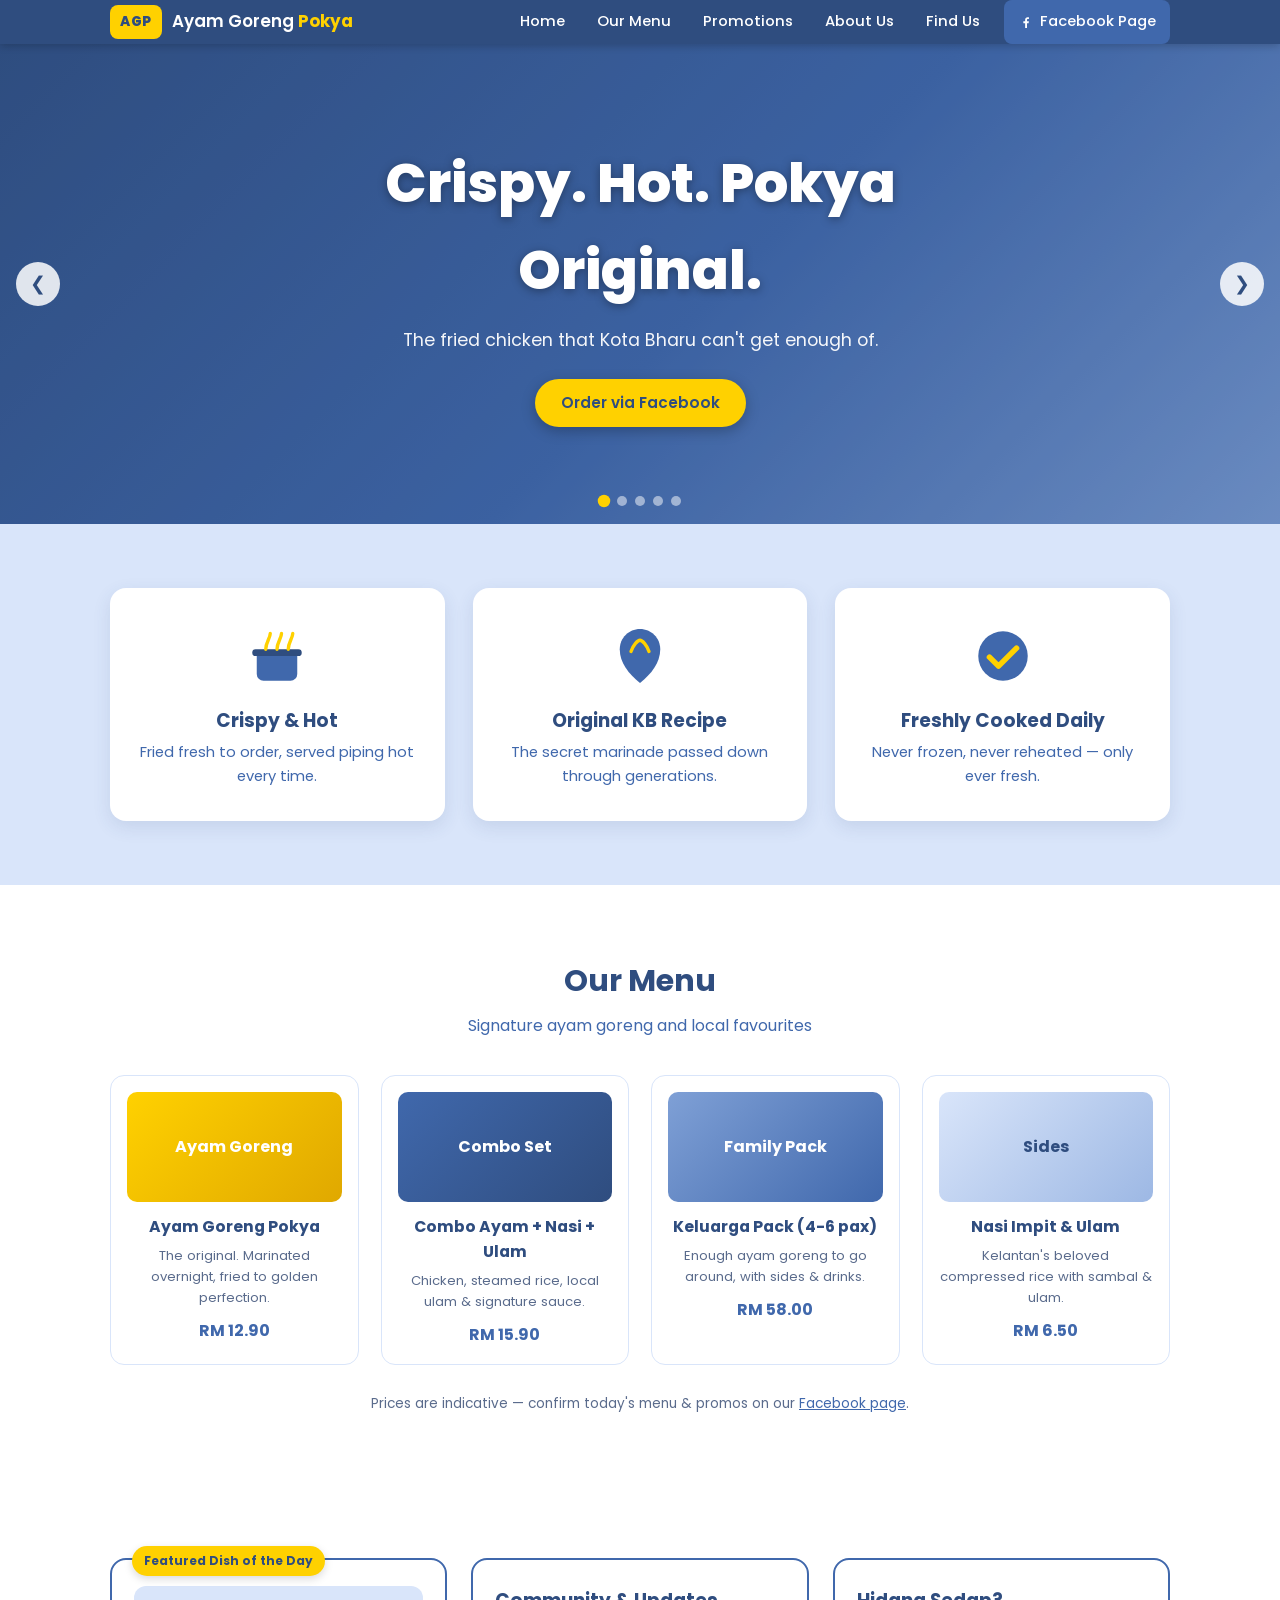
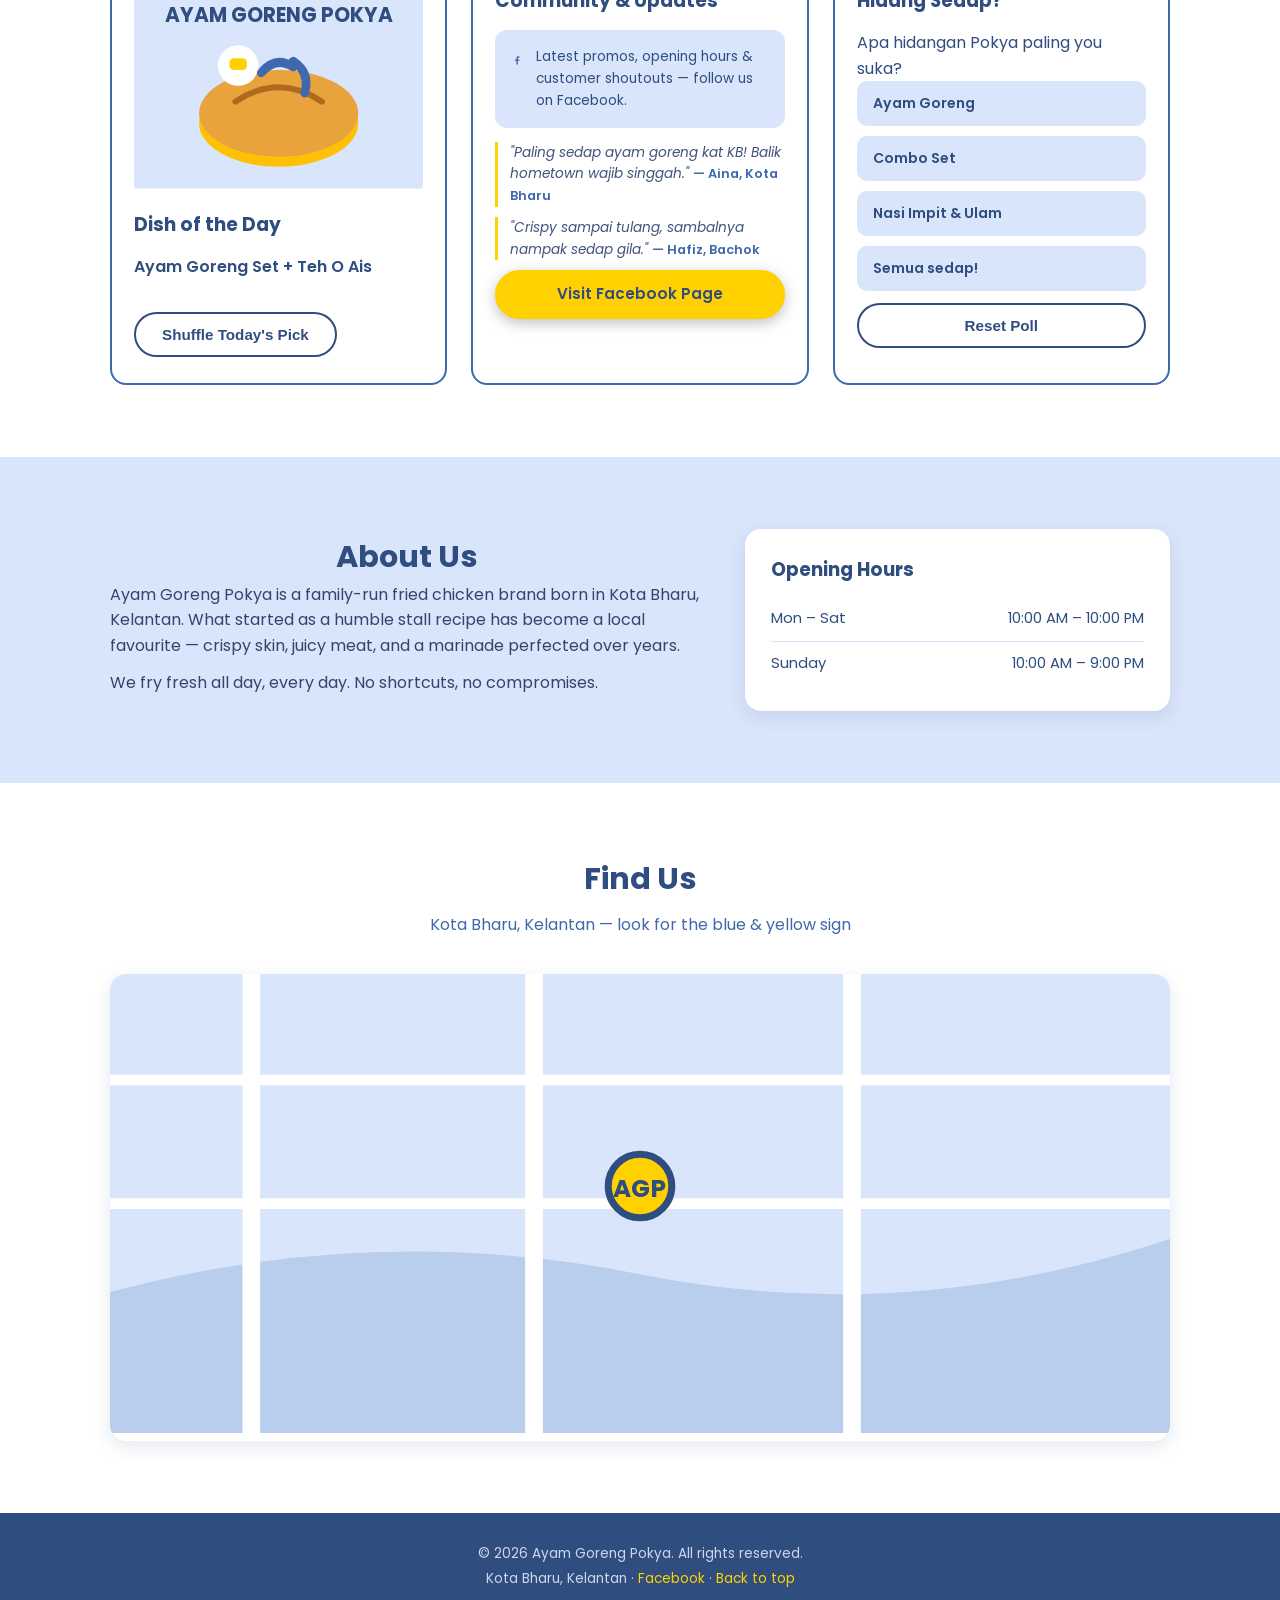
==== index.html @ 1c0c844b "Build Ayam Goreng Pokya landing page Generated with [Devin](https://devin.ai)  Co-Authored-By: Devin" ====
<!DOCTYPE html>
<html lang="en">
<head>
  <meta charset="UTF-8">
  <meta name="viewport" content="width=device-width, initial-scale=1.0">
  <title>Ayam Goreng Pokya — Best Fried Chicken Kota Bharu | Ayam Goreng Kelantan</title>
  <meta name="description" content="Ayam Goreng Pokya — the original crispy fried chicken in Kota Bharu, Kelantan. Signature ayam goreng, combos, sides & daily specials. Order via Facebook.">
  <meta name="keywords" content="Ayam Goreng Pokya, Ayam Goreng Kota Bharu, Best Fried Chicken Kelantan, ayam goreng asli, ayam goreng Pok Ya">
  <meta property="og:title" content="Ayam Goreng Pokya — Best Fried Chicken Kota Bharu">
  <meta property="og:description" content="Crispy, hot & freshly cooked daily. Order your favorite ayam goreng combo today.">
  <meta property="og:type" content="website">
  <link rel="preconnect" href="https://fonts.googleapis.com">
  <link href="https://fonts.googleapis.com/css2?family=Poppins:wght@400;600;700;800&display=swap" rel="stylesheet">
  <link rel="stylesheet" href="styles.css">
</head>
<body>

  <!-- ===== Header / Nav ===== -->
  <header class="site-header">
    <div class="container nav-wrap">
      <a href="#home" class="logo">
        <span class="logo-badge">AGP</span>
        <span class="logo-text">Ayam Goreng <strong>Pokya</strong></span>
      </a>
      <button class="nav-toggle" id="navToggle" aria-label="Toggle menu">&#9776;</button>
      <nav class="nav-menu" id="navMenu">
        <a href="#home">Home</a>
        <a href="#menu">Our Menu</a>
        <a href="#promotions">Promotions</a>
        <a href="#about">About Us</a>
        <a href="#findus">Find Us</a>
        <a href="https://www.facebook.com" target="_blank" rel="noopener" class="nav-fb">
          <svg viewBox="0 0 24 24" width="16" height="16" fill="currentColor"><path d="M13.5 21v-7h2.4l.4-3h-2.8V9.1c0-.9.3-1.5 1.6-1.5h1.3V4.9c-.3 0-1.1-.1-2.1-.1-2.1 0-3.6 1.3-3.6 3.7V11H8v3h2.7v7h2.8z"/></svg>
          Facebook Page
        </a>
      </nav>
    </div>
  </header>

  <!-- ===== Hero Slider ===== -->
  <section class="hero" id="home">
    <div class="slider" id="slider">
      <!-- Slide 1 -->
      <div class="slide active" data-bg="chicken">
        <div class="slide-content">
          <h1>Crispy. Hot. Pokya Original.</h1>
          <p>The fried chicken that Kota Bharu can't get enough of.</p>
          <a href="https://www.facebook.com" target="_blank" rel="noopener" class="btn btn-primary">Order via Facebook</a>
        </div>
      </div>
      <!-- Slide 2 -->
      <div class="slide" data-bg="combo">
        <div class="slide-content">
          <h1>Family Combo Sets</h1>
          <p>Feed the whole family — ayam, sides & drinks in one box.</p>
          <a href="#menu" class="btn btn-primary">View Menu</a>
        </div>
      </div>
      <!-- Slide 3 -->
      <div class="slide" data-bg="sides">
        <div class="slide-content">
          <h1>Local Sides & Add-ons</h1>
          <p>Nasi impit, ulam & traditional Kelantan favourites.</p>
          <a href="#menu" class="btn btn-primary">View Menu</a>
        </div>
      </div>
      <!-- Slide 4 -->
      <div class="slide" data-bg="promo">
        <div class="slide-content">
          <h1>Daily Specials</h1>
          <p>Follow our Facebook page for today's promotions.</p>
          <a href="https://www.facebook.com" target="_blank" rel="noopener" class="btn btn-primary">Order via Facebook</a>
        </div>
      </div>
      <!-- Slide 5 -->
      <div class="slide" data-bg="stall">
        <div class="slide-content">
          <h1>Visit Our Stall</h1>
          <p>Find us in the heart of Kota Bharu.</p>
          <a href="#findus" class="btn btn-primary">Find Us</a>
        </div>
      </div>

      <button class="slider-arrow prev" id="prevSlide" aria-label="Previous slide">&#10094;</button>
      <button class="slider-arrow next" id="nextSlide" aria-label="Next slide">&#10095;</button>
      <div class="slider-dots" id="sliderDots"></div>
    </div>
  </section>

  <!-- ===== Animated Selling Points ===== -->
  <section class="features">
    <div class="container">
      <div class="feature-grid">
        <div class="feature-card float-1">
          <div class="feature-icon steam-pot">
            <svg viewBox="0 0 64 64" width="72" height="72" fill="none">
              <path d="M14 30h36v18a6 6 0 0 1-6 6H20a6 6 0 0 1-6-6V30z" fill="#4068AC"/>
              <rect x="10" y="26" width="44" height="6" rx="3" fill="#2F4D7F"/>
              <path d="M22 26c0-6 4-10 4-14M32 26c0-6 4-10 4-14M42 26c0-6 4-10 4-14" stroke="#FFD100" stroke-width="3" stroke-linecap="round" class="steam-line"/>
            </svg>
          </div>
          <h3>Crispy &amp; Hot</h3>
          <p>Fried fresh to order, served piping hot every time.</p>
        </div>
        <div class="feature-card float-2">
          <div class="feature-icon">
            <svg viewBox="0 0 64 64" width="72" height="72" fill="none">
              <path d="M32 8c10 0 18 8 18 18 0 12-8 22-18 30C22 48 14 38 14 26c0-10 8-18 18-18z" fill="#4068AC"/>
              <path d="M24 28c2-6 6-10 8-10s6 4 8 10" stroke="#FFD100" stroke-width="3" fill="none" stroke-linecap="round"/>
            </svg>
          </div>
          <h3>Original KB Recipe</h3>
          <p>The secret marinade passed down through generations.</p>
        </div>
        <div class="feature-card float-3">
          <div class="feature-icon">
            <svg viewBox="0 0 64 64" width="72" height="72" fill="none">
              <circle cx="32" cy="32" r="22" fill="#4068AC"/>
              <path d="M20 33l8 8 16-16" stroke="#FFD100" stroke-width="5" fill="none" stroke-linecap="round" stroke-linejoin="round"/>
            </svg>
          </div>
          <h3>Freshly Cooked Daily</h3>
          <p>Never frozen, never reheated — only ever fresh.</p>
        </div>
      </div>
    </div>
  </section>

  <!-- ===== Menu ===== -->
  <section class="menu section" id="menu">
    <div class="container">
      <h2 class="section-title">Our Menu</h2>
      <p class="section-sub">Signature ayam goreng and local favourites</p>
      <div class="menu-grid">
        <div class="menu-item">
          <div class="menu-img m1"><span>Ayam Goreng</span></div>
          <h4>Ayam Goreng Pokya</h4>
          <p>The original. Marinated overnight, fried to golden perfection.</p>
          <span class="price">RM 12.90</span>
        </div>
        <div class="menu-item">
          <div class="menu-img m2"><span>Combo Set</span></div>
          <h4>Combo Ayam + Nasi + Ulam</h4>
          <p>Chicken, steamed rice, local ulam & signature sauce.</p>
          <span class="price">RM 15.90</span>
        </div>
        <div class="menu-item">
          <div class="menu-img m3"><span>Family Pack</span></div>
          <h4>Keluarga Pack (4-6 pax)</h4>
          <p>Enough ayam goreng to go around, with sides & drinks.</p>
          <span class="price">RM 58.00</span>
        </div>
        <div class="menu-item">
          <div class="menu-img m4"><span>Sides</span></div>
          <h4>Nasi Impit &amp; Ulam</h4>
          <p>Kelantan's beloved compressed rice with sambal & ulam.</p>
          <span class="price">RM 6.50</span>
        </div>
      </div>
      <p class="menu-note">Prices are indicative — confirm today's menu & promos on our <a href="https://www.facebook.com" target="_blank" rel="noopener">Facebook page</a>.</p>
    </div>
  </section>

  <!-- ===== 3-Split Grid ===== -->
  <section class="split-grid section" id="promotions">
    <div class="container">
      <div class="split">
        <!-- Card 1: Featured Dish -->
        <article class="split-card">
          <span class="badge badge-yellow">Featured Dish of the Day</span>
          <div class="dish-poster">
            <svg viewBox="0 0 200 140" width="100%" aria-label="Ayam Goreng poster">
              <rect width="200" height="140" fill="#D9E5FA"/>
              <ellipse cx="100" cy="95" rx="55" ry="30" fill="#FFC107"/>
              <ellipse cx="100" cy="88" rx="55" ry="30" fill="#E8A33D"/>
              <path d="M70 80q30-20 60 0" stroke="#B06A1E" stroke-width="4" fill="none" stroke-linecap="round"/>
              <circle cx="72" cy="55" r="14" fill="#fff"/>
              <rect x="66" y="50" width="12" height="8" rx="3" fill="#FFD100"/>
              <path d="M88 60q10-12 22-4" stroke="#4068AC" stroke-width="6" fill="none" stroke-linecap="round"/>
              <path d="M110 52q12 8 8 22" stroke="#4068AC" stroke-width="6" fill="none" stroke-linecap="round"/>
              <text x="100" y="25" text-anchor="middle" font-family="Poppins,sans-serif" font-weight="700" font-size="14" fill="#2F4D7F">AYAM GORENG POKYA</text>
            </svg>
          </div>
          <h3>Dish of the Day</h3>
          <p id="dishName">Ayam Goreng Set + Teh O Ais</p>
          <button class="btn btn-outline" id="shuffleDish">Shuffle Today's Pick</button>
        </article>

        <!-- Card 2: Facebook / Community -->
        <article class="split-card">
          <h3>Community &amp; Updates</h3>
          <div class="fb-widget">
            <div class="fb-placeholder">
              <svg viewBox="0 0 24 24" width="28" height="28" fill="#4068AC"><path d="M13.5 21v-7h2.4l.4-3h-2.8V9.1c0-.9.3-1.5 1.6-1.5h1.3V4.9c-.3 0-1.1-.1-2.1-.1-2.1 0-3.6 1.3-3.6 3.7V11H8v3h2.7v7h2.8z"/></svg>
              <p>Latest promos, opening hours & customer shoutouts — follow us on Facebook.</p>
            </div>
            <div class="reviews">
              <blockquote>"Paling sedap ayam goreng kat KB! Balik hometown wajib singgah." <cite>— Aina, Kota Bharu</cite></blockquote>
              <blockquote>"Crispy sampai tulang, sambalnya nampak sedap gila." <cite>— Hafiz, Bachok</cite></blockquote>
            </div>
            <a href="https://www.facebook.com" target="_blank" rel="noopener" class="btn btn-primary btn-block">Visit Facebook Page</a>
          </div>
        </article>

        <!-- Card 3: Fun / Poll -->
        <article class="split-card">
          <h3>Hidang Sedap?</h3>
          <p class="poll-question">Apa hidangan Pokya paling you suka?</p>
          <div class="poll" id="poll">
            <button class="poll-option" data-votes="42"><span>Ayam Goreng</span><div class="poll-bar"></div></button>
            <button class="poll-option" data-votes="28"><span>Combo Set</span><div class="poll-bar"></div></button>
            <button class="poll-option" data-votes="18"><span>Nasi Impit &amp; Ulam</span><div class="poll-bar"></div></button>
            <button class="poll-option" data-votes="12"><span>Semua sedap!</span><div class="poll-bar"></div></button>
          </div>
          <p class="poll-total" id="pollTotal"></p>
          <button class="btn btn-outline btn-block" id="resetPoll">Reset Poll</button>
        </article>
      </div>
    </div>
  </section>

  <!-- ===== About / Find Us ===== -->
  <section class="about section" id="about">
    <div class="container about-wrap">
      <div>
        <h2 class="section-title">About Us</h2>
        <p>Ayam Goreng Pokya is a family-run fried chicken brand born in Kota Bharu, Kelantan. What started as a humble stall recipe has become a local favourite — crispy skin, juicy meat, and a marinade perfected over years.</p>
        <p>We fry fresh all day, every day. No shortcuts, no compromises.</p>
      </div>
      <div class="hours-card">
        <h3>Opening Hours</h3>
        <ul>
          <li><span>Mon – Sat</span><span>10:00 AM – 10:00 PM</span></li>
          <li><span>Sunday</span><span>10:00 AM – 9:00 PM</span></li>
        </ul>
      </div>
    </div>
  </section>

  <section class="findus section" id="findus">
    <div class="container">
      <h2 class="section-title">Find Us</h2>
      <p class="section-sub">Kota Bharu, Kelantan — look for the blue &amp; yellow sign</p>
      <div class="map-placeholder">
        <svg viewBox="0 0 600 260" width="100%" role="img" aria-label="Map placeholder">
          <rect width="600" height="260" fill="#D9E5FA"/>
          <path d="M0 180 Q150 140 300 170 T600 150 V260 H0 Z" fill="#b9cdec"/>
          <path d="M80 0 V260 M240 0 V260 M420 0 V260" stroke="#fff" stroke-width="10"/>
          <path d="M0 60 H600 M0 130 H600" stroke="#fff" stroke-width="6"/>
          <circle cx="300" cy="120" r="18" fill="#FFD100" stroke="#2F4D7F" stroke-width="4"/>
          <text x="300" y="126" text-anchor="middle" font-family="Poppins" font-weight="700" font-size="14" fill="#2F4D7F">AGP</text>
        </svg>
      </div>
    </div>
  </section>

  <footer class="site-footer">
    <div class="container">
      <p>&copy; 2026 Ayam Goreng Pokya. All rights reserved.</p>
      <p>Kota Bharu, Kelantan &middot; <a href="https://www.facebook.com" target="_blank" rel="noopener">Facebook</a> &middot; <a href="#home">Back to top</a></p>
    </div>
  </footer>

  <!-- Sticky mobile CTA -->
  <a href="https://www.facebook.com" target="_blank" rel="noopener" class="sticky-fb">Find Us on Facebook</a>

  <script src="script.js"></script>
</body>
</html>
---- styles.css ----
/* ===== Ayam Goreng Pokya — Pokya palette ===== */
:root {
  --primary: #2F4D7F;
  --secondary: #4068AC;
  --tint: #D9E5FA;
  --yellow: #FFD100;
  --white: #FFFFFF;
}

* { margin: 0; padding: 0; box-sizing: border-box; }

body {
  font-family: 'Poppins', 'Segoe UI', sans-serif;
  color: var(--primary);
  background: var(--white);
  line-height: 1.6;
}

.container { max-width: 1100px; margin: 0 auto; padding: 0 20px; }

/* ===== Header ===== */
.site-header {
  background: var(--primary);
  position: sticky;
  top: 0;
  z-index: 100;
  box-shadow: 0 2px 8px rgba(0,0,0,.2);
}
.nav-wrap { display: flex; align-items: center; justify-content: space-between; }
.logo { display: flex; align-items: center; gap: 10px; text-decoration: none; color: #fff; }
.logo-badge {
  background: var(--yellow);
  color: var(--primary);
  font-weight: 800;
  padding: 6px 10px;
  border-radius: 8px;
  font-size: .85rem;
  letter-spacing: .5px;
}
.logo-text { font-size: 1.05rem; font-weight: 600; }
.logo-text strong { color: var(--yellow); }

.nav-menu { display: flex; align-items: center; gap: 4px; }
.nav-menu a {
  color: #fff;
  text-decoration: none;
  padding: 10px 14px;
  border-radius: 8px;
  font-size: .92rem;
  font-weight: 500;
  transition: background .25s, color .25s;
}
.nav-menu a:hover { background: var(--tint); color: var(--primary); }
.nav-menu a.nav-fb {
  background: var(--secondary);
  display: inline-flex; align-items: center; gap: 6px;
  margin-left: 6px;
}
.nav-menu a.nav-fb:hover { background: var(--yellow); color: var(--primary); }

.nav-toggle { display: none; background: none; border: none; color: #fff; font-size: 1.6rem; cursor: pointer; }

/* ===== Hero Slider ===== */
.hero { background: var(--primary); }
.slider { position: relative; height: 480px; overflow: hidden; }
.slide {
  position: absolute; inset: 0;
  display: flex; align-items: center; justify-content: center;
  opacity: 0; transition: opacity .8s ease;
  background-size: cover; background-position: center;
}
.slide.active { opacity: 1; z-index: 2; }
.slide[data-bg="chicken"] { background: linear-gradient(135deg, #2F4D7F 0%, #4068AC 55%, #7fa0d6 100%); }
.slide[data-bg="combo"]   { background: linear-gradient(135deg, #4068AC 0%, #5b83c4 60%, #D9E5FA 130%); }
.slide[data-bg="sides"]   { background: linear-gradient(120deg, #2F4D7F 10%, #D9E5FA 90%); }
.slide[data-bg="promo"]   { background: linear-gradient(135deg, #FFD100 0%, #ffbe00 50%, #2F4D7F 140%); }
.slide[data-bg="stall"]   { background: linear-gradient(135deg, #1f3a5f 0%, #4068AC 60%, #9db8e4 120%); }

.slide::before {
  content: '';
  position: absolute; inset: 0;
  background: rgba(47,77,127,.25);
}
.slide-content {
  position: relative; z-index: 3;
  text-align: center; color: #fff;
  max-width: 640px; padding: 0 20px;
}
.slide-content h1 { font-size: clamp(2rem, 5vw, 3.4rem); font-weight: 800; margin-bottom: 12px; text-shadow: 0 2px 10px rgba(0,0,0,.35); }
.slide-content p { font-size: 1.1rem; margin-bottom: 24px; opacity: .95; }

.btn {
  display: inline-block;
  padding: 12px 26px;
  border-radius: 30px;
  font-weight: 600;
  text-decoration: none;
  font-size: .95rem;
  transition: transform .2s, background .2s, box-shadow .2s;
  cursor: pointer; border: none;
}
.btn:hover { transform: translateY(-2px); }
.btn-primary { background: var(--yellow); color: var(--primary); box-shadow: 0 4px 14px rgba(0,0,0,.25); }
.btn-primary:hover { background: #ffe45c; }
.btn-outline { background: transparent; color: var(--primary); border: 2px solid var(--primary); }
.btn-outline:hover { background: var(--primary); color: #fff; }
.btn-block { display: block; text-align: center; width: 100%; }

.slider-arrow {
  position: absolute; top: 50%; transform: translateY(-50%);
  z-index: 5; background: rgba(255,255,255,.85); color: var(--primary);
  border: none; width: 44px; height: 44px; border-radius: 50%;
  font-size: 1.2rem; cursor: pointer; transition: background .2s;
}
.slider-arrow:hover { background: var(--yellow); }
.slider-arrow.prev { left: 16px; }
.slider-arrow.next { right: 16px; }

.slider-dots {
  position: absolute; bottom: 18px; left: 50%; transform: translateX(-50%);
  z-index: 5; display: flex; gap: 8px;
}
.dot {
  width: 10px; height: 10px; border-radius: 50%;
  background: rgba(255,255,255,.5); border: none; cursor: pointer;
  transition: background .2s, transform .2s;
}
.dot.active { background: var(--yellow); transform: scale(1.25); }

/* ===== Features ===== */
.features { background: var(--tint); padding: 64px 0; }
.feature-grid { display: grid; grid-template-columns: repeat(3, 1fr); gap: 28px; }
.feature-card {
  background: #fff;
  border-radius: 16px;
  padding: 32px 24px;
  text-align: center;
  box-shadow: 0 6px 18px rgba(47,77,127,.12);
}
.feature-card h3 { margin: 14px 0 6px; color: var(--primary); }
.feature-card p { color: var(--secondary); font-size: .92rem; }
.feature-icon { display: flex; justify-content: center; }
.steam-line { animation: steam 2.2s ease-in-out infinite; }
.steam-line:nth-of-type(2) { animation-delay: .4s; }
.steam-line:nth-of-type(3) { animation-delay: .8s; }
@keyframes steam {
  0%, 100% { opacity: .3; transform: translateY(0); }
  50% { opacity: 1; transform: translateY(-3px); }
}
.float-1 { animation: floaty 4s ease-in-out infinite; }
.float-2 { animation: floaty 4.6s ease-in-out infinite .3s; }
.float-3 { animation: floaty 5.2s ease-in-out infinite .6s; }
@keyframes floaty {
  0%, 100% { transform: translateY(0); }
  50% { transform: translateY(-8px); }
}

/* ===== Sections ===== */
.section { padding: 72px 0; }
.section-title { text-align: center; font-size: 1.9rem; font-weight: 700; color: var(--primary); }
.section-sub { text-align: center; color: var(--secondary); margin: 8px 0 36px; }

/* Menu */
.menu { background: #fff; }
.menu-grid { display: grid; grid-template-columns: repeat(4, 1fr); gap: 22px; }
.menu-item { border: 1px solid var(--tint); border-radius: 14px; padding: 16px; text-align: center; transition: box-shadow .25s, transform .25s; }
.menu-item:hover { box-shadow: 0 8px 22px rgba(47,77,127,.15); transform: translateY(-4px); }
.menu-img { height: 110px; border-radius: 10px; display: flex; align-items: center; justify-content: center; color: #fff; font-weight: 700; margin-bottom: 12px; }
.m1 { background: linear-gradient(135deg, #FFD100, #e0a800); }
.m2 { background: linear-gradient(135deg, #4068AC, #2F4D7F); }
.m3 { background: linear-gradient(135deg, #7fa0d6, #4068AC); }
.m4 { background: linear-gradient(135deg, #D9E5FA, #9db8e4); color: var(--primary); }
.menu-item h4 { font-size: .98rem; margin-bottom: 6px; }
.menu-item p { font-size: .82rem; color: #5a6b8c; margin-bottom: 10px; min-height: 40px; }
.price { color: var(--secondary); font-weight: 700; }
.menu-note { text-align: center; margin-top: 28px; font-size: .85rem; color: #5a6b8c; }
.menu-note a { color: var(--secondary); }

/* ===== 3-Split Grid ===== */
.split { display: grid; grid-template-columns: repeat(3, 1fr); gap: 24px; }
.split-card {
  background: #fff;
  border: 2px solid var(--secondary);
  border-radius: 16px;
  padding: 26px 22px;
  position: relative;
}
.split-card h3 { color: var(--primary); margin-bottom: 14px; }
.badge {
  position: absolute; top: -14px; left: 20px;
  background: var(--yellow); color: var(--primary);
  font-weight: 700; font-size: .75rem;
  padding: 5px 12px; border-radius: 20px;
  box-shadow: 0 3px 8px rgba(0,0,0,.15);
}
.badge-yellow { background: var(--yellow); }

.dish-poster { border-radius: 12px; overflow: hidden; margin-bottom: 14px; }
#dishName { font-weight: 600; margin-bottom: 14px; min-height: 44px; }

.fb-widget .fb-placeholder {
  background: var(--tint);
  border-radius: 12px;
  padding: 16px;
  display: flex; gap: 12px; align-items: flex-start;
  margin-bottom: 14px;
}
.fb-placeholder p { font-size: .85rem; color: var(--primary); }
.reviews blockquote {
  font-size: .85rem; font-style: italic; color: #41537a;
  border-left: 3px solid var(--yellow);
  padding-left: 12px; margin-bottom: 10px;
}
.reviews cite { font-style: normal; font-weight: 600; color: var(--secondary); font-size: .8rem; }

.poll-option {
  display: block; width: 100%; text-align: left;
  background: var(--tint); border: 2px solid transparent;
  border-radius: 10px; padding: 10px 14px; margin-bottom: 10px;
  font-family: inherit; font-size: .88rem; font-weight: 600; color: var(--primary);
  cursor: pointer; position: relative; overflow: hidden;
  transition: border-color .2s, background .2s;
}
.poll-option:hover { border-color: var(--secondary); }
.poll-option.voted { border-color: var(--secondary); }
.poll-bar {
  position: absolute; left: 0; top: 0; bottom: 0;
  background: var(--yellow); opacity: .45;
  width: 0%; transition: width .6s ease;
}
.poll-total { font-size: .78rem; color: #5a6b8c; margin: 4px 0 12px; }

/* About */
.about { background: var(--tint); }
.about-wrap { display: grid; grid-template-columns: 1.4fr 1fr; gap: 40px; align-items: center; }
.about-wrap p { margin-bottom: 12px; color: #33456b; }
.hours-card { background: #fff; border-radius: 16px; padding: 26px; box-shadow: 0 6px 18px rgba(47,77,127,.12); }
.hours-card h3 { color: var(--primary); margin-bottom: 12px; }
.hours-card ul { list-style: none; }
.hours-card li { display: flex; justify-content: space-between; padding: 10px 0; border-bottom: 1px solid var(--tint); font-size: .92rem; }
.hours-card li:last-child { border-bottom: none; }

.findus { background: #fff; }
.map-placeholder { border-radius: 16px; overflow: hidden; box-shadow: 0 6px 18px rgba(47,77,127,.12); }

/* Footer */
.site-footer { background: var(--primary); color: #cdd8ec; text-align: center; padding: 30px 0; font-size: .85rem; }
.site-footer a { color: var(--yellow); text-decoration: none; }
.site-footer p { margin-bottom: 4px; }

/* Sticky FB button */
.sticky-fb {
  display: none;
  position: fixed; bottom: 18px; right: 18px; z-index: 200;
  background: var(--secondary); color: #fff;
  padding: 12px 20px; border-radius: 30px;
  text-decoration: none; font-weight: 600; font-size: .9rem;
  box-shadow: 0 6px 18px rgba(47,77,127,.4);
  transition: background .2s, transform .2s;
}
.sticky-fb:hover { background: var(--yellow); color: var(--primary); transform: translateY(-2px); }

/* ===== Responsive ===== */
@media (max-width: 900px) {
  .feature-grid, .menu-grid { grid-template-columns: repeat(2, 1fr); }
  .split { grid-template-columns: 1fr; }
  .about-wrap { grid-template-columns: 1fr; }
  .slider { height: 400px; }
}

@media (max-width: 640px) {
  .nav-toggle { display: block; }
  .nav-menu {
    display: none; position: absolute; top: 100%; left: 0; right: 0;
    background: var(--primary); flex-direction: column; align-items: stretch;
    padding: 10px;
  }
  .nav-menu.open { display: flex; }
  .nav-menu a { padding: 12px 16px; }
  .nav-menu a.nav-fb { margin: 6px 0 0; justify-content: center; }
  .feature-grid, .menu-grid { grid-template-columns: 1fr; }
  .slider { height: 340px; }
  .slide-content h1 { font-size: 1.7rem; }
  .sticky-fb { display: block; }
}
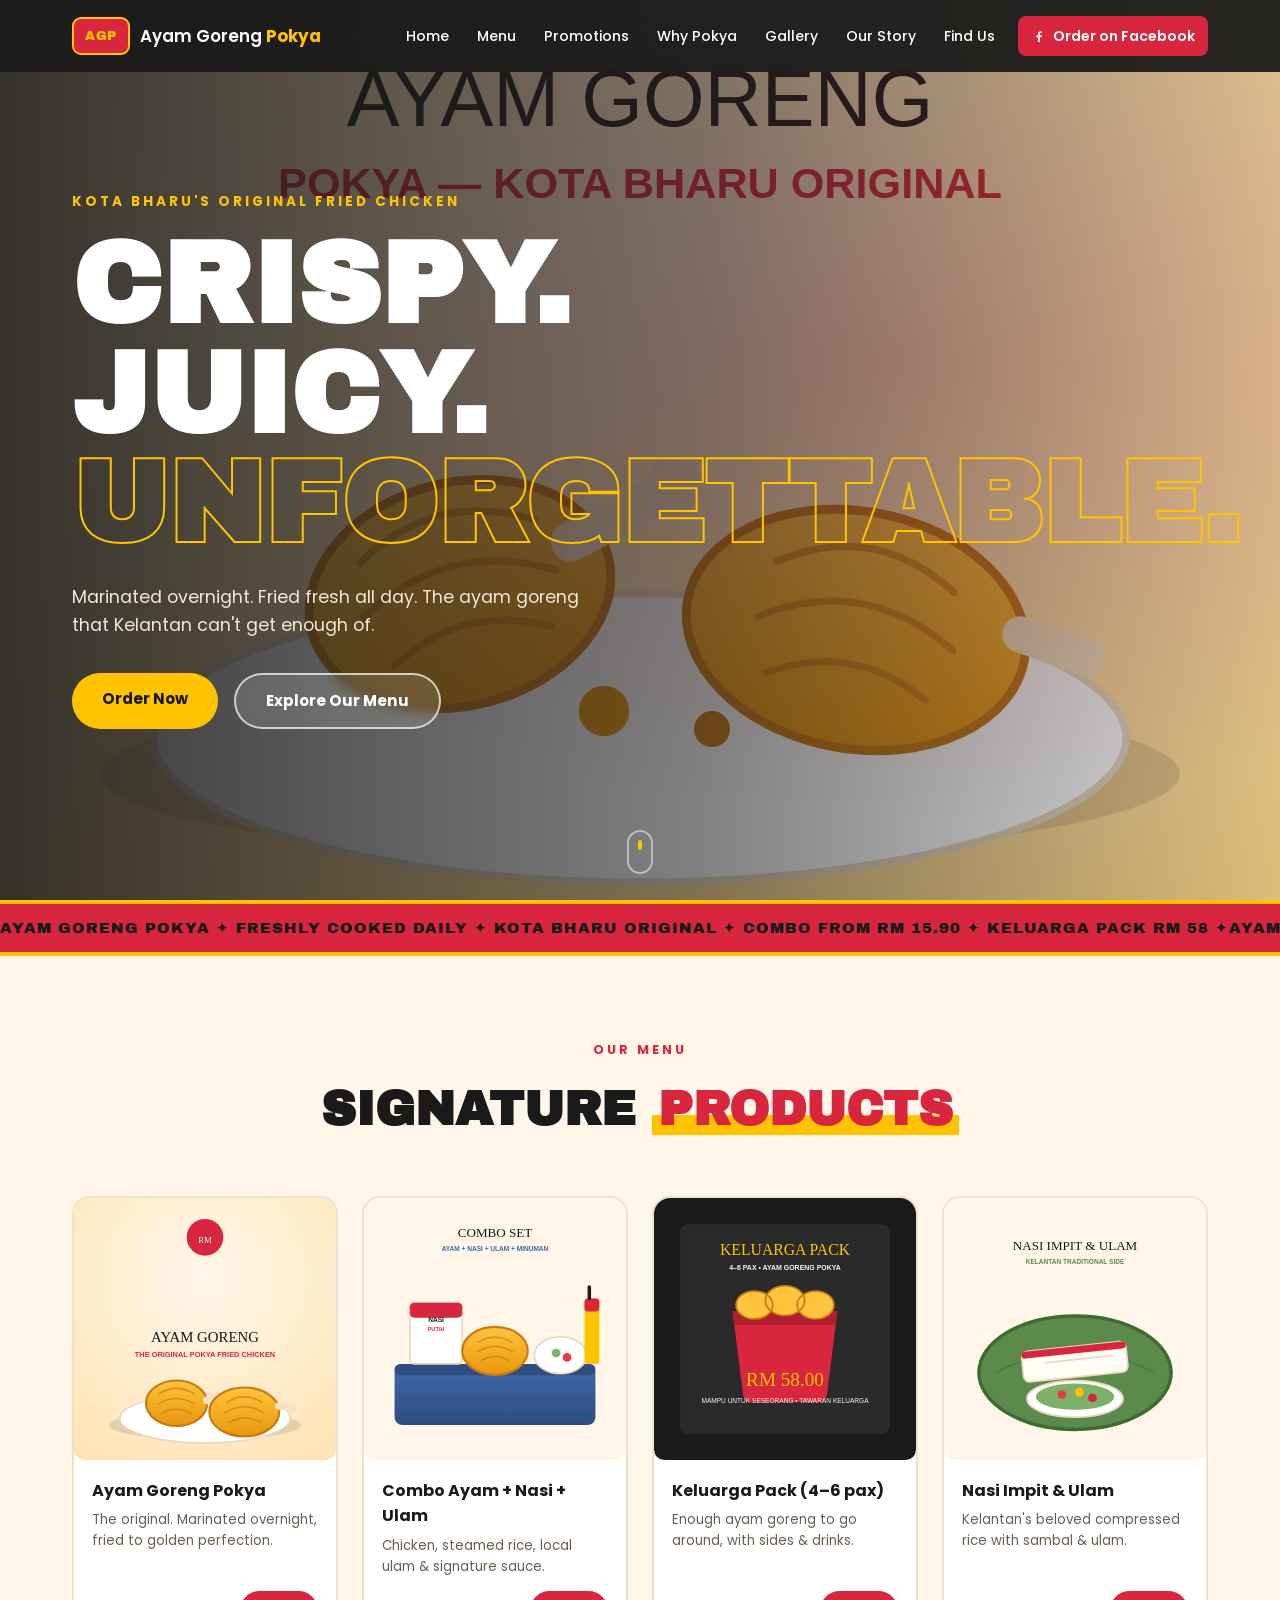
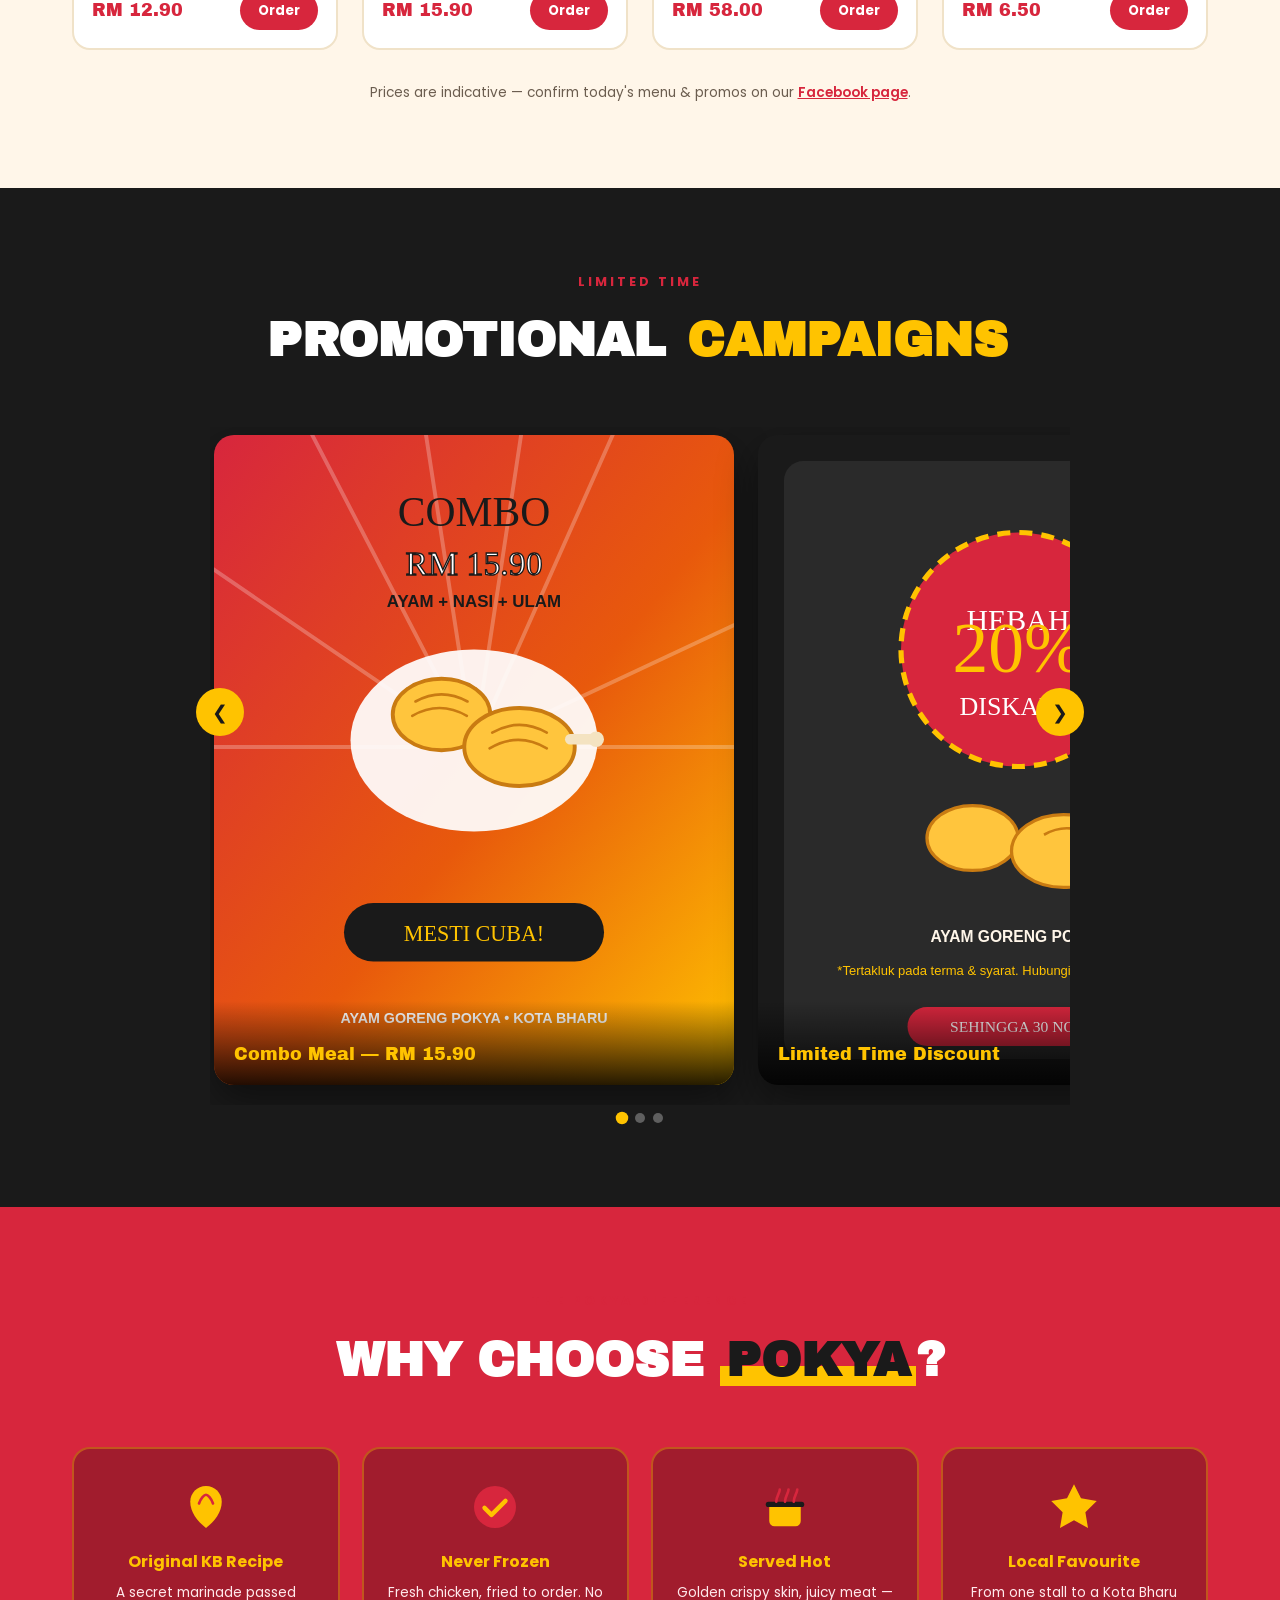
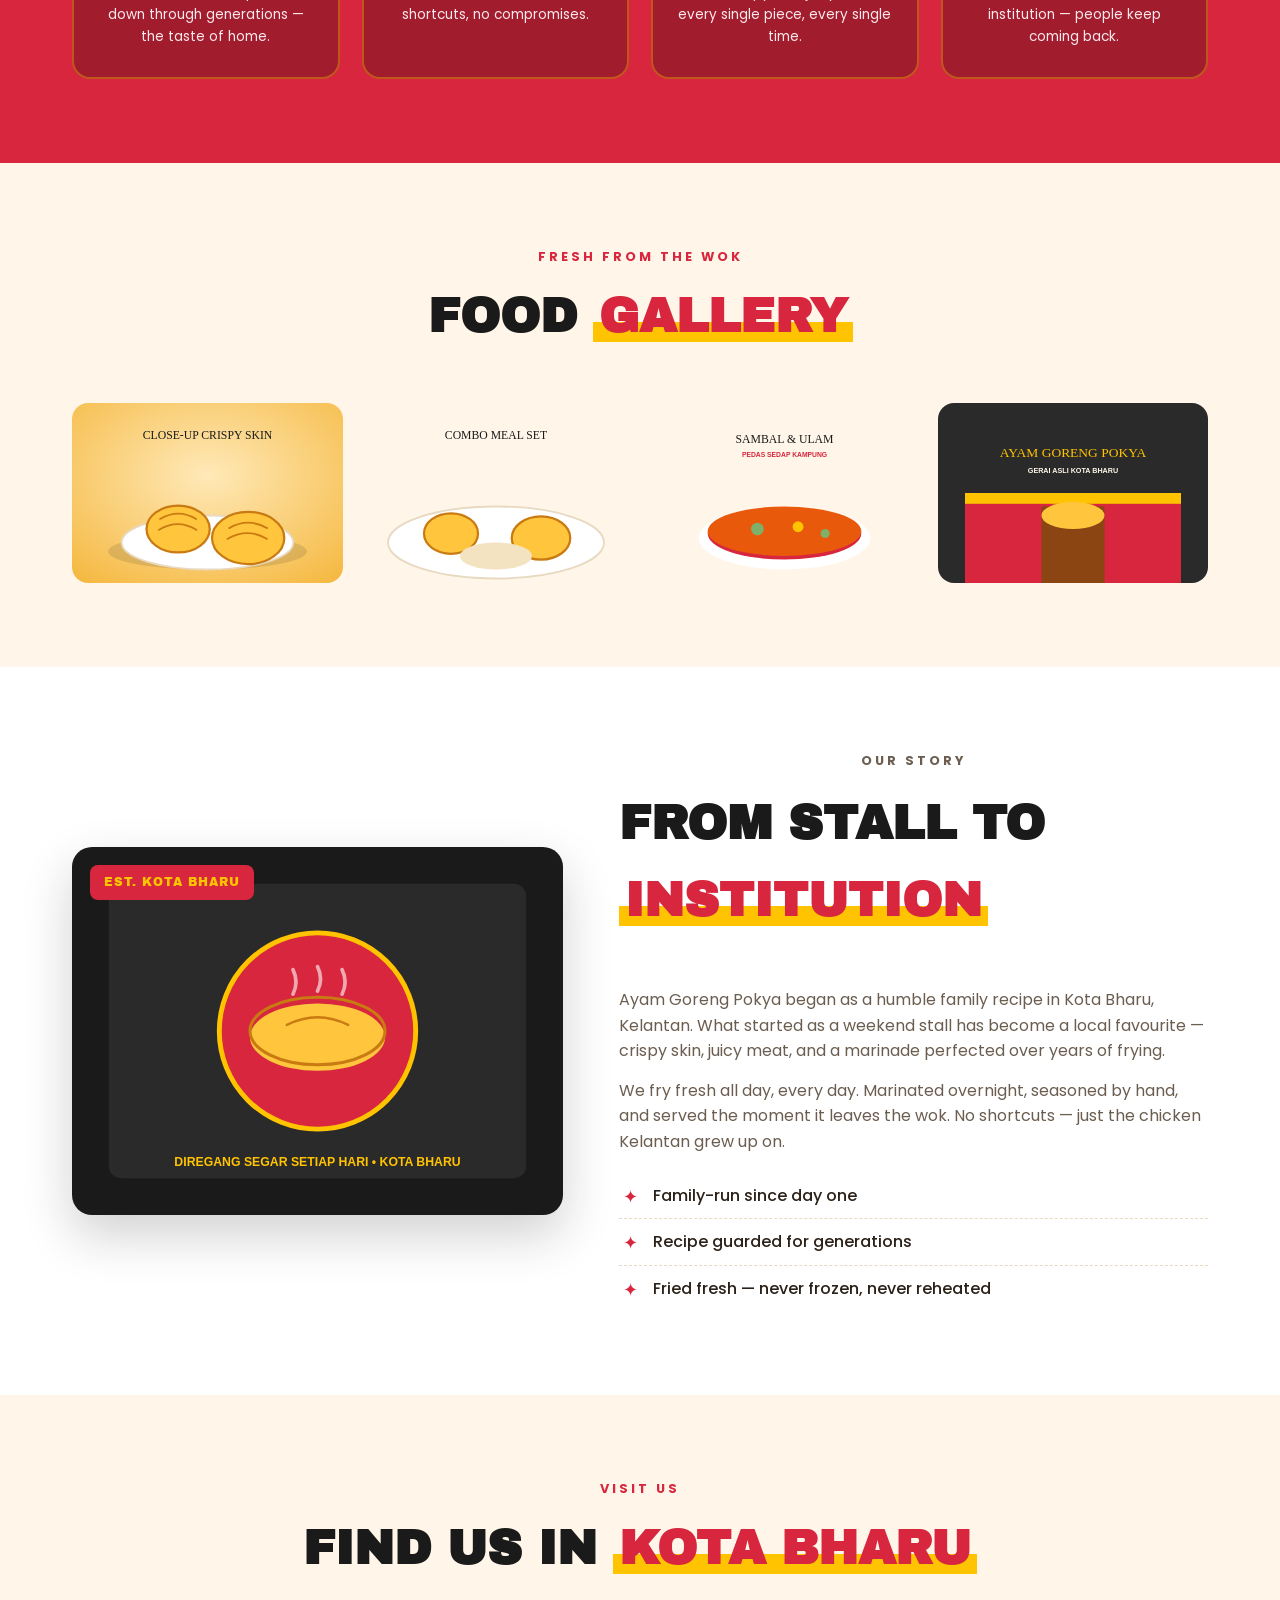
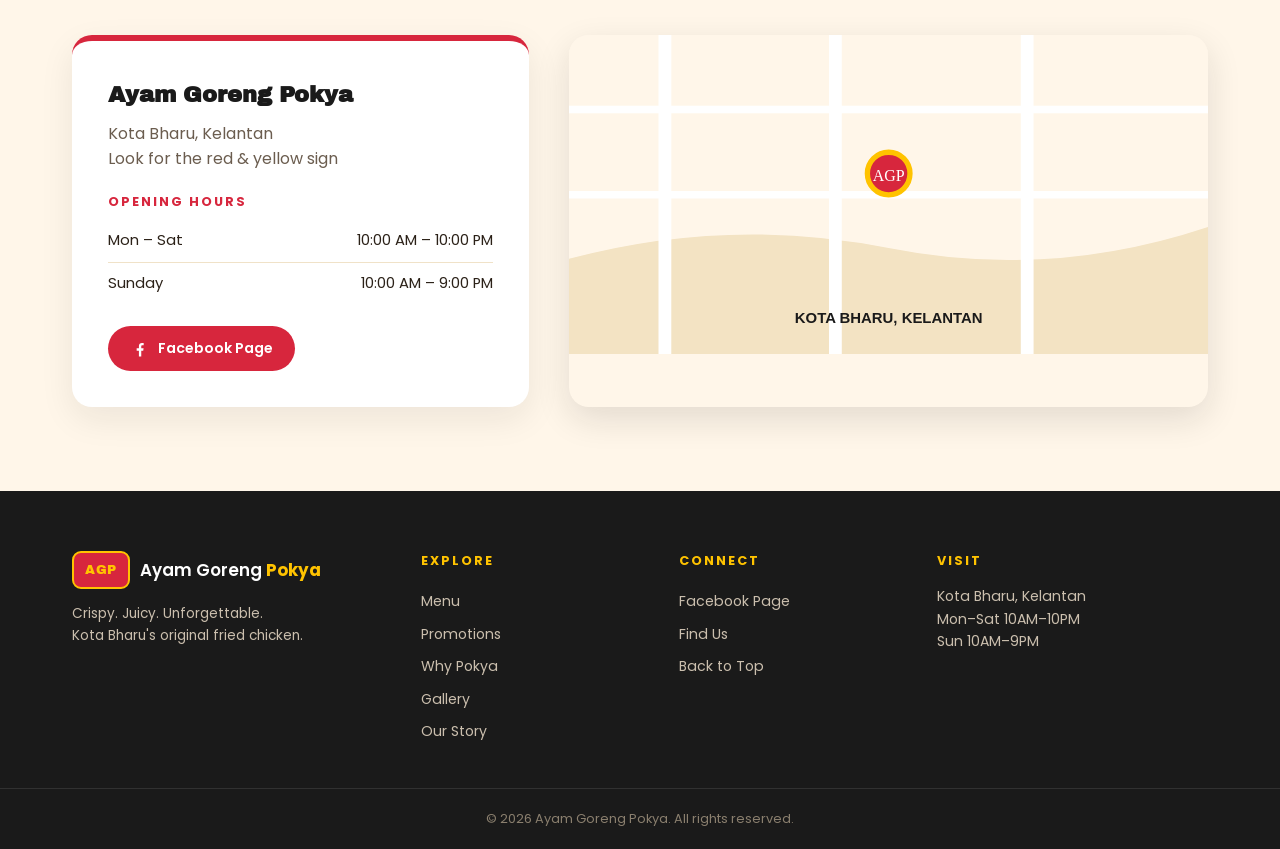
==== commit faafb3e9: "Redesign site: video hero, promo posters, gallery, animations - New bold fast-food identity (red/gol" ====
--- a/index.html
+++ b/index.html
@@ -4,265 +4,277 @@
   <meta charset="UTF-8">
   <meta name="viewport" content="width=device-width, initial-scale=1.0">
   <title>Ayam Goreng Pokya — Best Fried Chicken Kota Bharu | Ayam Goreng Kelantan</title>
-  <meta name="description" content="Ayam Goreng Pokya — the original crispy fried chicken in Kota Bharu, Kelantan. Signature ayam goreng, combos, sides & daily specials. Order via Facebook.">
+  <meta name="description" content="Ayam Goreng Pokya — crispy, juicy & unforgettable fried chicken in Kota Bharu, Kelantan. Signature ayam goreng, combos, family packs & daily specials. Order via Facebook.">
   <meta name="keywords" content="Ayam Goreng Pokya, Ayam Goreng Kota Bharu, Best Fried Chicken Kelantan, ayam goreng asli, ayam goreng Pok Ya">
-  <meta property="og:title" content="Ayam Goreng Pokya — Best Fried Chicken Kota Bharu">
-  <meta property="og:description" content="Crispy, hot & freshly cooked daily. Order your favorite ayam goreng combo today.">
+  <meta property="og:title" content="Ayam Goreng Pokya — Crispy. Juicy. Unforgettable.">
+  <meta property="og:description" content="The original fried chicken of Kota Bharu. Freshly cooked daily — order your combo today.">
   <meta property="og:type" content="website">
+  <meta property="og:image" content="images/banners/hero-poster.svg">
+  <link rel="icon" href="data:image/svg+xml,<svg xmlns='http://www.w3.org/2000/svg' viewBox='0 0 100 100'><rect width='100' height='100' rx='20' fill='%23D7263D'/><text x='50' y='68' font-size='40' text-anchor='middle' fill='%23FFC300' font-family='Arial Black'>AG</text></svg>">
   <link rel="preconnect" href="https://fonts.googleapis.com">
-  <link href="https://fonts.googleapis.com/css2?family=Poppins:wght@400;600;700;800&display=swap" rel="stylesheet">
+  <link href="https://fonts.googleapis.com/css2?family=Archivo+Black&family=Poppins:wght@400;500;600;700;800&display=swap" rel="stylesheet">
   <link rel="stylesheet" href="styles.css">
 </head>
 <body>
 
-  <!-- ===== Header / Nav ===== -->
-  <header class="site-header">
+  <!-- ===== Header ===== -->
+  <header class="site-header" id="siteHeader">
     <div class="container nav-wrap">
       <a href="#home" class="logo">
         <span class="logo-badge">AGP</span>
         <span class="logo-text">Ayam Goreng <strong>Pokya</strong></span>
       </a>
-      <button class="nav-toggle" id="navToggle" aria-label="Toggle menu">&#9776;</button>
+      <button class="nav-toggle" id="navToggle" aria-label="Toggle menu" aria-expanded="false">&#9776;</button>
       <nav class="nav-menu" id="navMenu">
         <a href="#home">Home</a>
-        <a href="#menu">Our Menu</a>
-        <a href="#promotions">Promotions</a>
-        <a href="#about">About Us</a>
+        <a href="#products">Menu</a>
+        <a href="#promos">Promotions</a>
+        <a href="#why">Why Pokya</a>
+        <a href="#gallery">Gallery</a>
+        <a href="#story">Our Story</a>
         <a href="#findus">Find Us</a>
         <a href="https://www.facebook.com" target="_blank" rel="noopener" class="nav-fb">
           <svg viewBox="0 0 24 24" width="16" height="16" fill="currentColor"><path d="M13.5 21v-7h2.4l.4-3h-2.8V9.1c0-.9.3-1.5 1.6-1.5h1.3V4.9c-.3 0-1.1-.1-2.1-.1-2.1 0-3.6 1.3-3.6 3.7V11H8v3h2.7v7h2.8z"/></svg>
-          Facebook Page
+          Order on Facebook
         </a>
       </nav>
     </div>
   </header>
 
-  <!-- ===== Hero Slider ===== -->
+  <!-- ===== Hero ===== -->
   <section class="hero" id="home">
-    <div class="slider" id="slider">
-      <!-- Slide 1 -->
-      <div class="slide active" data-bg="chicken">
-        <div class="slide-content">
-          <h1>Crispy. Hot. Pokya Original.</h1>
-          <p>The fried chicken that Kota Bharu can't get enough of.</p>
-          <a href="https://www.facebook.com" target="_blank" rel="noopener" class="btn btn-primary">Order via Facebook</a>
-        </div>
-      </div>
-      <!-- Slide 2 -->
-      <div class="slide" data-bg="combo">
-        <div class="slide-content">
-          <h1>Family Combo Sets</h1>
-          <p>Feed the whole family — ayam, sides & drinks in one box.</p>
-          <a href="#menu" class="btn btn-primary">View Menu</a>
-        </div>
-      </div>
-      <!-- Slide 3 -->
-      <div class="slide" data-bg="sides">
-        <div class="slide-content">
-          <h1>Local Sides & Add-ons</h1>
-          <p>Nasi impit, ulam & traditional Kelantan favourites.</p>
-          <a href="#menu" class="btn btn-primary">View Menu</a>
-        </div>
-      </div>
-      <!-- Slide 4 -->
-      <div class="slide" data-bg="promo">
-        <div class="slide-content">
-          <h1>Daily Specials</h1>
-          <p>Follow our Facebook page for today's promotions.</p>
-          <a href="https://www.facebook.com" target="_blank" rel="noopener" class="btn btn-primary">Order via Facebook</a>
-        </div>
-      </div>
-      <!-- Slide 5 -->
-      <div class="slide" data-bg="stall">
-        <div class="slide-content">
-          <h1>Visit Our Stall</h1>
-          <p>Find us in the heart of Kota Bharu.</p>
-          <a href="#findus" class="btn btn-primary">Find Us</a>
-        </div>
-      </div>
-
-      <button class="slider-arrow prev" id="prevSlide" aria-label="Previous slide">&#10094;</button>
-      <button class="slider-arrow next" id="nextSlide" aria-label="Next slide">&#10095;</button>
-      <div class="slider-dots" id="sliderDots"></div>
-    </div>
-  </section>
-
-  <!-- ===== Animated Selling Points ===== -->
-  <section class="features">
-    <div class="container">
-      <div class="feature-grid">
-        <div class="feature-card float-1">
-          <div class="feature-icon steam-pot">
-            <svg viewBox="0 0 64 64" width="72" height="72" fill="none">
-              <path d="M14 30h36v18a6 6 0 0 1-6 6H20a6 6 0 0 1-6-6V30z" fill="#4068AC"/>
-              <rect x="10" y="26" width="44" height="6" rx="3" fill="#2F4D7F"/>
-              <path d="M22 26c0-6 4-10 4-14M32 26c0-6 4-10 4-14M42 26c0-6 4-10 4-14" stroke="#FFD100" stroke-width="3" stroke-linecap="round" class="steam-line"/>
-            </svg>
-          </div>
-          <h3>Crispy &amp; Hot</h3>
-          <p>Fried fresh to order, served piping hot every time.</p>
-        </div>
-        <div class="feature-card float-2">
-          <div class="feature-icon">
-            <svg viewBox="0 0 64 64" width="72" height="72" fill="none">
-              <path d="M32 8c10 0 18 8 18 18 0 12-8 22-18 30C22 48 14 38 14 26c0-10 8-18 18-18z" fill="#4068AC"/>
-              <path d="M24 28c2-6 6-10 8-10s6 4 8 10" stroke="#FFD100" stroke-width="3" fill="none" stroke-linecap="round"/>
-            </svg>
-          </div>
+    <div class="hero-media">
+      <video id="heroVideo" autoplay muted loop playsinline
+             poster="images/banners/hero-poster.svg">
+        <source src="images/videos/pokya-promo.mp4" type="video/mp4">
+      </video>
+      <img src="images/banners/hero-poster.svg" alt="Ayam Goreng Pokya fried chicken" class="hero-fallback">
+      <div class="hero-overlay"></div>
+    </div>
+    <div class="container hero-content">
+      <p class="hero-kicker reveal">Kota Bharu's Original Fried Chicken</p>
+      <h1 class="hero-title">
+        <span class="line">CRISPY.</span>
+        <span class="line">JUICY.</span>
+        <span class="line accent">UNFORGETTABLE.</span>
+      </h1>
+      <p class="hero-sub reveal">Marinated overnight. Fried fresh all day. The ayam goreng that Kelantan can't get enough of.</p>
+      <div class="hero-ctas reveal">
+        <a href="https://www.facebook.com" target="_blank" rel="noopener" class="btn btn-gold">Order Now</a>
+        <a href="#products" class="btn btn-ghost">Explore Our Menu</a>
+      </div>
+    </div>
+    <div class="hero-scroll" aria-hidden="true"><span></span></div>
+  </section>
+
+  <!-- ===== Ticker ===== -->
+  <div class="ticker" aria-hidden="true">
+    <div class="ticker-track">
+      <span>AYAM GORENG POKYA ✦ FRESHLY COOKED DAILY ✦ KOTA BHARU ORIGINAL ✦ COMBO FROM RM 15.90 ✦ KELUARGA PACK RM 58 ✦ </span>
+      <span>AYAM GORENG POKYA ✦ FRESHLY COOKED DAILY ✦ KOTA BHARU ORIGINAL ✦ COMBO FROM RM 15.90 ✦ KELUARGA PACK RM 58 ✦ </span>
+    </div>
+  </div>
+
+  <!-- ===== Signature Products ===== -->
+  <section class="section products" id="products">
+    <div class="container">
+      <p class="section-kicker reveal">Our Menu</p>
+      <h2 class="section-title reveal">Signature <span class="hl">Products</span></h2>
+      <div class="product-grid">
+        <article class="product-card reveal">
+          <div class="product-img"><img src="images/products/ayam-goreng.svg" alt="Ayam Goreng Pokya" loading="lazy"></div>
+          <div class="product-body">
+            <h3>Ayam Goreng Pokya</h3>
+            <p>The original. Marinated overnight, fried to golden perfection.</p>
+            <div class="product-foot"><span class="price">RM 12.90</span><a href="https://www.facebook.com" target="_blank" rel="noopener" class="btn btn-small btn-red">Order</a></div>
+          </div>
+        </article>
+        <article class="product-card reveal">
+          <div class="product-img"><img src="images/products/combo-set.svg" alt="Combo Ayam + Nasi + Ulam" loading="lazy"></div>
+          <div class="product-body">
+            <h3>Combo Ayam + Nasi + Ulam</h3>
+            <p>Chicken, steamed rice, local ulam & signature sauce.</p>
+            <div class="product-foot"><span class="price">RM 15.90</span><a href="https://www.facebook.com" target="_blank" rel="noopener" class="btn btn-small btn-red">Order</a></div>
+          </div>
+        </article>
+        <article class="product-card reveal">
+          <div class="product-img"><img src="images/products/keluarga-pack.svg" alt="Keluarga Pack" loading="lazy"></div>
+          <div class="product-body">
+            <h3>Keluarga Pack (4–6 pax)</h3>
+            <p>Enough ayam goreng to go around, with sides & drinks.</p>
+            <div class="product-foot"><span class="price">RM 58.00</span><a href="https://www.facebook.com" target="_blank" rel="noopener" class="btn btn-small btn-red">Order</a></div>
+          </div>
+        </article>
+        <article class="product-card reveal">
+          <div class="product-img"><img src="images/products/nasi-impit.svg" alt="Nasi Impit & Ulam" loading="lazy"></div>
+          <div class="product-body">
+            <h3>Nasi Impit &amp; Ulam</h3>
+            <p>Kelantan's beloved compressed rice with sambal & ulam.</p>
+            <div class="product-foot"><span class="price">RM 6.50</span><a href="https://www.facebook.com" target="_blank" rel="noopener" class="btn btn-small btn-red">Order</a></div>
+          </div>
+        </article>
+      </div>
+      <p class="menu-note">Prices are indicative — confirm today's menu & promos on our <a href="https://www.facebook.com" target="_blank" rel="noopener">Facebook page</a>.</p>
+    </div>
+  </section>
+
+  <!-- ===== Promotions ===== -->
+  <section class="section promos" id="promos">
+    <div class="container">
+      <p class="section-kicker reveal">Limited Time</p>
+      <h2 class="section-title reveal">Promotional <span class="hl">Campaigns</span></h2>
+      <div class="promo-carousel" id="promoCarousel">
+        <button class="carousel-arrow prev" id="promoPrev" aria-label="Previous promo">&#10094;</button>
+        <div class="promo-track" id="promoTrack">
+          <figure class="promo-slide"><img src="images/promotions/promo-combo.svg" alt="Combo meal promo RM15.90"><figcaption>Combo Meal — RM 15.90</figcaption></figure>
+          <figure class="promo-slide"><img src="images/promotions/promo-lto.svg" alt="Limited time 20% discount"><figcaption>Limited Time Discount</figcaption></figure>
+          <figure class="promo-slide"><img src="images/promotions/promo-family.svg" alt="Keluarga Pack promo RM58"><figcaption>Keluarga Pack — RM 58.00</figcaption></figure>
+        </div>
+        <button class="carousel-arrow next" id="promoNext" aria-label="Next promo">&#10095;</button>
+      </div>
+      <div class="promo-dots" id="promoDots"></div>
+    </div>
+  </section>
+
+  <!-- ===== Why Pokya ===== -->
+  <section class="section why" id="why">
+    <div class="container">
+      <p class="section-kicker reveal">The Pokya Difference</p>
+      <h2 class="section-title reveal">Why Choose <span class="hl">Pokya</span>?</h2>
+      <div class="why-grid">
+        <div class="why-card reveal">
+          <div class="why-icon"><svg viewBox="0 0 64 64" width="56" height="56"><path d="M32 8c10 0 18 8 18 18 0 12-8 22-18 30C22 48 14 38 14 26c0-10 8-18 18-18z" fill="#FFC300"/><path d="M24 28c2-6 6-10 8-10s6 4 8 10" stroke="#D7263D" stroke-width="3" fill="none" stroke-linecap="round"/></svg></div>
           <h3>Original KB Recipe</h3>
-          <p>The secret marinade passed down through generations.</p>
-        </div>
-        <div class="feature-card float-3">
-          <div class="feature-icon">
-            <svg viewBox="0 0 64 64" width="72" height="72" fill="none">
-              <circle cx="32" cy="32" r="22" fill="#4068AC"/>
-              <path d="M20 33l8 8 16-16" stroke="#FFD100" stroke-width="5" fill="none" stroke-linecap="round" stroke-linejoin="round"/>
-            </svg>
-          </div>
-          <h3>Freshly Cooked Daily</h3>
-          <p>Never frozen, never reheated — only ever fresh.</p>
-        </div>
-      </div>
-    </div>
-  </section>
-
-  <!-- ===== Menu ===== -->
-  <section class="menu section" id="menu">
-    <div class="container">
-      <h2 class="section-title">Our Menu</h2>
-      <p class="section-sub">Signature ayam goreng and local favourites</p>
-      <div class="menu-grid">
-        <div class="menu-item">
-          <div class="menu-img m1"><span>Ayam Goreng</span></div>
-          <h4>Ayam Goreng Pokya</h4>
-          <p>The original. Marinated overnight, fried to golden perfection.</p>
-          <span class="price">RM 12.90</span>
-        </div>
-        <div class="menu-item">
-          <div class="menu-img m2"><span>Combo Set</span></div>
-          <h4>Combo Ayam + Nasi + Ulam</h4>
-          <p>Chicken, steamed rice, local ulam & signature sauce.</p>
-          <span class="price">RM 15.90</span>
-        </div>
-        <div class="menu-item">
-          <div class="menu-img m3"><span>Family Pack</span></div>
-          <h4>Keluarga Pack (4-6 pax)</h4>
-          <p>Enough ayam goreng to go around, with sides & drinks.</p>
-          <span class="price">RM 58.00</span>
-        </div>
-        <div class="menu-item">
-          <div class="menu-img m4"><span>Sides</span></div>
-          <h4>Nasi Impit &amp; Ulam</h4>
-          <p>Kelantan's beloved compressed rice with sambal & ulam.</p>
-          <span class="price">RM 6.50</span>
-        </div>
-      </div>
-      <p class="menu-note">Prices are indicative — confirm today's menu & promos on our <a href="https://www.facebook.com" target="_blank" rel="noopener">Facebook page</a>.</p>
-    </div>
-  </section>
-
-  <!-- ===== 3-Split Grid ===== -->
-  <section class="split-grid section" id="promotions">
-    <div class="container">
-      <div class="split">
-        <!-- Card 1: Featured Dish -->
-        <article class="split-card">
-          <span class="badge badge-yellow">Featured Dish of the Day</span>
-          <div class="dish-poster">
-            <svg viewBox="0 0 200 140" width="100%" aria-label="Ayam Goreng poster">
-              <rect width="200" height="140" fill="#D9E5FA"/>
-              <ellipse cx="100" cy="95" rx="55" ry="30" fill="#FFC107"/>
-              <ellipse cx="100" cy="88" rx="55" ry="30" fill="#E8A33D"/>
-              <path d="M70 80q30-20 60 0" stroke="#B06A1E" stroke-width="4" fill="none" stroke-linecap="round"/>
-              <circle cx="72" cy="55" r="14" fill="#fff"/>
-              <rect x="66" y="50" width="12" height="8" rx="3" fill="#FFD100"/>
-              <path d="M88 60q10-12 22-4" stroke="#4068AC" stroke-width="6" fill="none" stroke-linecap="round"/>
-              <path d="M110 52q12 8 8 22" stroke="#4068AC" stroke-width="6" fill="none" stroke-linecap="round"/>
-              <text x="100" y="25" text-anchor="middle" font-family="Poppins,sans-serif" font-weight="700" font-size="14" fill="#2F4D7F">AYAM GORENG POKYA</text>
-            </svg>
-          </div>
-          <h3>Dish of the Day</h3>
-          <p id="dishName">Ayam Goreng Set + Teh O Ais</p>
-          <button class="btn btn-outline" id="shuffleDish">Shuffle Today's Pick</button>
-        </article>
-
-        <!-- Card 2: Facebook / Community -->
-        <article class="split-card">
-          <h3>Community &amp; Updates</h3>
-          <div class="fb-widget">
-            <div class="fb-placeholder">
-              <svg viewBox="0 0 24 24" width="28" height="28" fill="#4068AC"><path d="M13.5 21v-7h2.4l.4-3h-2.8V9.1c0-.9.3-1.5 1.6-1.5h1.3V4.9c-.3 0-1.1-.1-2.1-.1-2.1 0-3.6 1.3-3.6 3.7V11H8v3h2.7v7h2.8z"/></svg>
-              <p>Latest promos, opening hours & customer shoutouts — follow us on Facebook.</p>
-            </div>
-            <div class="reviews">
-              <blockquote>"Paling sedap ayam goreng kat KB! Balik hometown wajib singgah." <cite>— Aina, Kota Bharu</cite></blockquote>
-              <blockquote>"Crispy sampai tulang, sambalnya nampak sedap gila." <cite>— Hafiz, Bachok</cite></blockquote>
-            </div>
-            <a href="https://www.facebook.com" target="_blank" rel="noopener" class="btn btn-primary btn-block">Visit Facebook Page</a>
-          </div>
-        </article>
-
-        <!-- Card 3: Fun / Poll -->
-        <article class="split-card">
-          <h3>Hidang Sedap?</h3>
-          <p class="poll-question">Apa hidangan Pokya paling you suka?</p>
-          <div class="poll" id="poll">
-            <button class="poll-option" data-votes="42"><span>Ayam Goreng</span><div class="poll-bar"></div></button>
-            <button class="poll-option" data-votes="28"><span>Combo Set</span><div class="poll-bar"></div></button>
-            <button class="poll-option" data-votes="18"><span>Nasi Impit &amp; Ulam</span><div class="poll-bar"></div></button>
-            <button class="poll-option" data-votes="12"><span>Semua sedap!</span><div class="poll-bar"></div></button>
-          </div>
-          <p class="poll-total" id="pollTotal"></p>
-          <button class="btn btn-outline btn-block" id="resetPoll">Reset Poll</button>
-        </article>
-      </div>
-    </div>
-  </section>
-
-  <!-- ===== About / Find Us ===== -->
-  <section class="about section" id="about">
-    <div class="container about-wrap">
-      <div>
-        <h2 class="section-title">About Us</h2>
-        <p>Ayam Goreng Pokya is a family-run fried chicken brand born in Kota Bharu, Kelantan. What started as a humble stall recipe has become a local favourite — crispy skin, juicy meat, and a marinade perfected over years.</p>
-        <p>We fry fresh all day, every day. No shortcuts, no compromises.</p>
-      </div>
-      <div class="hours-card">
-        <h3>Opening Hours</h3>
-        <ul>
-          <li><span>Mon – Sat</span><span>10:00 AM – 10:00 PM</span></li>
-          <li><span>Sunday</span><span>10:00 AM – 9:00 PM</span></li>
+          <p>A secret marinade passed down through generations — the taste of home.</p>
+        </div>
+        <div class="why-card reveal">
+          <div class="why-icon"><svg viewBox="0 0 64 64" width="56" height="56"><circle cx="32" cy="32" r="24" fill="#D7263D"/><path d="M20 33l8 8 16-16" stroke="#FFC300" stroke-width="5" fill="none" stroke-linecap="round" stroke-linejoin="round"/></svg></div>
+          <h3>Never Frozen</h3>
+          <p>Fresh chicken, fried to order. No shortcuts, no compromises.</p>
+        </div>
+        <div class="why-card reveal">
+          <div class="why-icon"><svg viewBox="0 0 64 64" width="56" height="56"><path d="M14 30h36v18a6 6 0 0 1-6 6H20a6 6 0 0 1-6-6V30z" fill="#FFC300"/><rect x="10" y="26" width="44" height="6" rx="3" fill="#1A1A1A"/><path d="M22 26c0-6 4-10 4-14M32 26c0-6 4-10 4-14M42 26c0-6 4-10 4-14" stroke="#D7263D" stroke-width="3" stroke-linecap="round" class="steam-line"/></svg></div>
+          <h3>Served Hot</h3>
+          <p>Golden crispy skin, juicy meat — every single piece, every single time.</p>
+        </div>
+        <div class="why-card reveal">
+          <div class="why-icon"><svg viewBox="0 0 64 64" width="56" height="56"><path d="M32 6l8 16 18 3-13 13 3 18-16-9-16 9 3-18L6 25l18-3z" fill="#FFC300"/></svg></div>
+          <h3>Local Favourite</h3>
+          <p>From one stall to a Kota Bharu institution — people keep coming back.</p>
+        </div>
+      </div>
+    </div>
+  </section>
+
+  <!-- ===== Gallery ===== -->
+  <section class="section gallery" id="gallery">
+    <div class="container">
+      <p class="section-kicker reveal">Fresh From The Wok</p>
+      <h2 class="section-title reveal">Food <span class="hl">Gallery</span></h2>
+      <div class="gallery-grid">
+        <button class="gallery-item reveal" data-full="images/gallery/ayam-closeup.svg" aria-label="View close-up crispy chicken"><img src="images/gallery/ayam-closeup.svg" alt="Close-up crispy fried chicken" loading="lazy"></button>
+        <button class="gallery-item reveal" data-full="images/gallery/meal-set.svg" aria-label="View combo meal"><img src="images/gallery/meal-set.svg" alt="Combo meal set" loading="lazy"></button>
+        <button class="gallery-item reveal" data-full="images/gallery/sambal.svg" aria-label="View sambal and ulam"><img src="images/gallery/sambal.svg" alt="Sambal and ulam" loading="lazy"></button>
+        <button class="gallery-item reveal" data-full="images/gallery/stall.svg" aria-label="View our stall"><img src="images/gallery/stall.svg" alt="Ayam Goreng Pokya stall" loading="lazy"></button>
+      </div>
+    </div>
+  </section>
+
+  <!-- ===== Story ===== -->
+  <section class="section story" id="story">
+    <div class="container story-wrap">
+      <div class="story-img reveal">
+        <img src="images/story/kitchen.svg" alt="Ayam Goreng Pokya kitchen" loading="lazy">
+        <div class="story-badge">EST. KOTA BHARU</div>
+      </div>
+      <div class="story-text reveal">
+        <p class="section-kicker">Our Story</p>
+        <h2 class="section-title left">From Stall to <span class="hl">Institution</span></h2>
+        <p>Ayam Goreng Pokya began as a humble family recipe in Kota Bharu, Kelantan. What started as a weekend stall has become a local favourite — crispy skin, juicy meat, and a marinade perfected over years of frying.</p>
+        <p>We fry fresh all day, every day. Marinated overnight, seasoned by hand, and served the moment it leaves the wok. No shortcuts — just the chicken Kelantan grew up on.</p>
+        <ul class="story-points">
+          <li>Family-run since day one</li>
+          <li>Recipe guarded for generations</li>
+          <li>Fried fresh — never frozen, never reheated</li>
         </ul>
       </div>
     </div>
   </section>
 
-  <section class="findus section" id="findus">
-    <div class="container">
-      <h2 class="section-title">Find Us</h2>
-      <p class="section-sub">Kota Bharu, Kelantan — look for the blue &amp; yellow sign</p>
-      <div class="map-placeholder">
-        <svg viewBox="0 0 600 260" width="100%" role="img" aria-label="Map placeholder">
-          <rect width="600" height="260" fill="#D9E5FA"/>
-          <path d="M0 180 Q150 140 300 170 T600 150 V260 H0 Z" fill="#b9cdec"/>
-          <path d="M80 0 V260 M240 0 V260 M420 0 V260" stroke="#fff" stroke-width="10"/>
-          <path d="M0 60 H600 M0 130 H600" stroke="#fff" stroke-width="6"/>
-          <circle cx="300" cy="120" r="18" fill="#FFD100" stroke="#2F4D7F" stroke-width="4"/>
-          <text x="300" y="126" text-anchor="middle" font-family="Poppins" font-weight="700" font-size="14" fill="#2F4D7F">AGP</text>
-        </svg>
-      </div>
-    </div>
-  </section>
-
+  <!-- ===== Find Us ===== -->
+  <section class="section findus" id="findus">
+    <div class="container">
+      <p class="section-kicker reveal">Visit Us</p>
+      <h2 class="section-title reveal">Find Us in <span class="hl">Kota Bharu</span></h2>
+      <div class="findus-grid">
+        <div class="findus-info reveal">
+          <h3>Ayam Goreng Pokya</h3>
+          <p>Kota Bharu, Kelantan<br>Look for the red &amp; yellow sign</p>
+          <h4>Opening Hours</h4>
+          <ul class="hours">
+            <li><span>Mon – Sat</span><span>10:00 AM – 10:00 PM</span></li>
+            <li><span>Sunday</span><span>10:00 AM – 9:00 PM</span></li>
+          </ul>
+          <div class="social-links">
+            <a href="https://www.facebook.com" target="_blank" rel="noopener" class="social-btn" aria-label="Facebook">
+              <svg viewBox="0 0 24 24" width="20" height="20" fill="currentColor"><path d="M13.5 21v-7h2.4l.4-3h-2.8V9.1c0-.9.3-1.5 1.6-1.5h1.3V4.9c-.3 0-1.1-.1-2.1-.1-2.1 0-3.6 1.3-3.6 3.7V11H8v3h2.7v7h2.8z"/></svg>
+              Facebook Page
+            </a>
+          </div>
+        </div>
+        <div class="findus-map reveal">
+          <svg viewBox="0 0 600 300" width="100%" role="img" aria-label="Map placeholder — Kota Bharu">
+            <rect width="600" height="300" fill="#FFF6E9"/>
+            <path d="M0 210 Q150 170 300 200 T600 180 V300 H0 Z" fill="#F3E3C3"/>
+            <path d="M90 0 V300 M250 0 V300 M430 0 V300" stroke="#fff" stroke-width="12"/>
+            <path d="M0 70 H600 M0 150 H600" stroke="#fff" stroke-width="7"/>
+            <circle cx="300" cy="130" r="20" fill="#D7263D" stroke="#FFC300" stroke-width="5"/>
+            <text x="300" y="137" text-anchor="middle" font-family="Arial Black" font-size="15" fill="#fff">AGP</text>
+            <text x="300" y="270" text-anchor="middle" font-family="Arial" font-size="14" font-weight="bold" fill="#1A1A1A">KOTA BHARU, KELANTAN</text>
+          </svg>
+        </div>
+      </div>
+    </div>
+  </section>
+
+  <!-- ===== Footer ===== -->
   <footer class="site-footer">
-    <div class="container">
+    <div class="container footer-grid">
+      <div class="footer-brand">
+        <a href="#home" class="logo"><span class="logo-badge">AGP</span><span class="logo-text">Ayam Goreng <strong>Pokya</strong></span></a>
+        <p>Crispy. Juicy. Unforgettable.<br>Kota Bharu's original fried chicken.</p>
+      </div>
+      <div class="footer-col">
+        <h5>Explore</h5>
+        <a href="#products">Menu</a><a href="#promos">Promotions</a><a href="#why">Why Pokya</a><a href="#gallery">Gallery</a><a href="#story">Our Story</a>
+      </div>
+      <div class="footer-col">
+        <h5>Connect</h5>
+        <a href="https://www.facebook.com" target="_blank" rel="noopener">Facebook Page</a>
+        <a href="#findus">Find Us</a>
+        <a href="#home">Back to Top</a>
+      </div>
+      <div class="footer-col">
+        <h5>Visit</h5>
+        <p>Kota Bharu, Kelantan<br>Mon–Sat 10AM–10PM<br>Sun 10AM–9PM</p>
+      </div>
+    </div>
+    <div class="footer-bottom">
       <p>&copy; 2026 Ayam Goreng Pokya. All rights reserved.</p>
-      <p>Kota Bharu, Kelantan &middot; <a href="https://www.facebook.com" target="_blank" rel="noopener">Facebook</a> &middot; <a href="#home">Back to top</a></p>
     </div>
   </footer>
 
   <!-- Sticky mobile CTA -->
-  <a href="https://www.facebook.com" target="_blank" rel="noopener" class="sticky-fb">Find Us on Facebook</a>
+  <a href="https://www.facebook.com" target="_blank" rel="noopener" class="sticky-fb">
+    <svg viewBox="0 0 24 24" width="18" height="18" fill="currentColor"><path d="M13.5 21v-7h2.4l.4-3h-2.8V9.1c0-.9.3-1.5 1.6-1.5h1.3V4.9c-.3 0-1.1-.1-2.1-.1-2.1 0-3.6 1.3-3.6 3.7V11H8v3h2.7v7h2.8z"/></svg>
+    Order on Facebook
+  </a>
+
+  <!-- Lightbox -->
+  <div class="lightbox" id="lightbox" aria-hidden="true">
+    <button class="lightbox-close" id="lightboxClose" aria-label="Close">&times;</button>
+    <img id="lightboxImg" src="" alt="">
+  </div>
 
   <script src="script.js"></script>
 </body>
--- a/styles.css
+++ b/styles.css
@@ -1,145 +1,246 @@
-/* ===== Ayam Goreng Pokya — Pokya palette ===== */
+/* ===== Ayam Goreng Pokya — bold fast-food identity ===== */
 :root {
-  --primary: #2F4D7F;
-  --secondary: #4068AC;
-  --tint: #D9E5FA;
-  --yellow: #FFD100;
-  --white: #FFFFFF;
+  --red: #D7263D;
+  --red-dark: #B01E30;
+  --gold: #FFC300;
+  --orange: #F77F00;
+  --black: #1A1A1A;
+  --cream: #FFF6E9;
+  --ink: #2B2118;
+  --muted: #6B5D4F;
 }
 
 * { margin: 0; padding: 0; box-sizing: border-box; }
+
+html { scroll-behavior: smooth; }
 
 body {
   font-family: 'Poppins', 'Segoe UI', sans-serif;
-  color: var(--primary);
-  background: var(--white);
+  color: var(--ink);
+  background: var(--cream);
   line-height: 1.6;
-}
-
-.container { max-width: 1100px; margin: 0 auto; padding: 0 20px; }
+  overflow-x: hidden;
+}
+
+img { max-width: 100%; display: block; }
+.container { max-width: 1180px; margin: 0 auto; padding: 0 22px; }
+.section { padding: 84px 0; }
+
+/* ===== Buttons ===== */
+.btn {
+  display: inline-block;
+  padding: 14px 30px;
+  border-radius: 40px;
+  font-weight: 700;
+  font-size: .95rem;
+  text-decoration: none;
+  border: none;
+  cursor: pointer;
+  transition: transform .25s, box-shadow .25s, background .25s;
+  font-family: inherit;
+}
+.btn:hover { transform: translateY(-3px); box-shadow: 0 10px 24px rgba(215,38,61,.28); }
+.btn-gold { background: var(--gold); color: var(--black); }
+.btn-gold:hover { background: #ffd93d; }
+.btn-red { background: var(--red); color: #fff; }
+.btn-red:hover { background: var(--red-dark); }
+.btn-ghost {
+  background: rgba(255,255,255,.12); color: #fff;
+  border: 2px solid rgba(255,255,255,.7); backdrop-filter: blur(6px);
+}
+.btn-ghost:hover { background: #fff; color: var(--black); }
+.btn-small { padding: 9px 18px; font-size: .82rem; }
 
 /* ===== Header ===== */
 .site-header {
-  background: var(--primary);
-  position: sticky;
-  top: 0;
-  z-index: 100;
-  box-shadow: 0 2px 8px rgba(0,0,0,.2);
-}
-.nav-wrap { display: flex; align-items: center; justify-content: space-between; }
+  position: fixed; top: 0; left: 0; right: 0; z-index: 100;
+  background: rgba(26,26,26,.92);
+  backdrop-filter: blur(10px);
+  transition: background .3s, box-shadow .3s;
+}
+.site-header.scrolled { background: rgba(26,26,26,.98); box-shadow: 0 4px 20px rgba(0,0,0,.35); }
+.nav-wrap { display: flex; align-items: center; justify-content: space-between; height: 72px; }
 .logo { display: flex; align-items: center; gap: 10px; text-decoration: none; color: #fff; }
 .logo-badge {
-  background: var(--yellow);
-  color: var(--primary);
-  font-weight: 800;
-  padding: 6px 10px;
-  border-radius: 8px;
-  font-size: .85rem;
-  letter-spacing: .5px;
+  background: var(--red); color: var(--gold);
+  font-family: 'Archivo Black', sans-serif;
+  padding: 7px 11px; border-radius: 9px; font-size: .8rem; letter-spacing: .5px;
+  border: 2px solid var(--gold);
 }
 .logo-text { font-size: 1.05rem; font-weight: 600; }
-.logo-text strong { color: var(--yellow); }
-
-.nav-menu { display: flex; align-items: center; gap: 4px; }
+.logo-text strong { color: var(--gold); }
+
+.nav-menu { display: flex; align-items: center; gap: 2px; }
 .nav-menu a {
-  color: #fff;
-  text-decoration: none;
-  padding: 10px 14px;
-  border-radius: 8px;
-  font-size: .92rem;
-  font-weight: 500;
+  color: #fff; text-decoration: none;
+  padding: 9px 13px; border-radius: 8px;
+  font-size: .88rem; font-weight: 500;
   transition: background .25s, color .25s;
 }
-.nav-menu a:hover { background: var(--tint); color: var(--primary); }
+.nav-menu a:hover { background: var(--red); color: #fff; }
 .nav-menu a.nav-fb {
-  background: var(--secondary);
-  display: inline-flex; align-items: center; gap: 6px;
-  margin-left: 6px;
-}
-.nav-menu a.nav-fb:hover { background: var(--yellow); color: var(--primary); }
-
-.nav-toggle { display: none; background: none; border: none; color: #fff; font-size: 1.6rem; cursor: pointer; }
-
-/* ===== Hero Slider ===== */
-.hero { background: var(--primary); }
-.slider { position: relative; height: 480px; overflow: hidden; }
-.slide {
-  position: absolute; inset: 0;
-  display: flex; align-items: center; justify-content: center;
-  opacity: 0; transition: opacity .8s ease;
-  background-size: cover; background-position: center;
-}
-.slide.active { opacity: 1; z-index: 2; }
-.slide[data-bg="chicken"] { background: linear-gradient(135deg, #2F4D7F 0%, #4068AC 55%, #7fa0d6 100%); }
-.slide[data-bg="combo"]   { background: linear-gradient(135deg, #4068AC 0%, #5b83c4 60%, #D9E5FA 130%); }
-.slide[data-bg="sides"]   { background: linear-gradient(120deg, #2F4D7F 10%, #D9E5FA 90%); }
-.slide[data-bg="promo"]   { background: linear-gradient(135deg, #FFD100 0%, #ffbe00 50%, #2F4D7F 140%); }
-.slide[data-bg="stall"]   { background: linear-gradient(135deg, #1f3a5f 0%, #4068AC 60%, #9db8e4 120%); }
-
-.slide::before {
-  content: '';
-  position: absolute; inset: 0;
-  background: rgba(47,77,127,.25);
-}
-.slide-content {
-  position: relative; z-index: 3;
-  text-align: center; color: #fff;
-  max-width: 640px; padding: 0 20px;
-}
-.slide-content h1 { font-size: clamp(2rem, 5vw, 3.4rem); font-weight: 800; margin-bottom: 12px; text-shadow: 0 2px 10px rgba(0,0,0,.35); }
-.slide-content p { font-size: 1.1rem; margin-bottom: 24px; opacity: .95; }
-
-.btn {
-  display: inline-block;
-  padding: 12px 26px;
-  border-radius: 30px;
-  font-weight: 600;
-  text-decoration: none;
-  font-size: .95rem;
-  transition: transform .2s, background .2s, box-shadow .2s;
-  cursor: pointer; border: none;
-}
-.btn:hover { transform: translateY(-2px); }
-.btn-primary { background: var(--yellow); color: var(--primary); box-shadow: 0 4px 14px rgba(0,0,0,.25); }
-.btn-primary:hover { background: #ffe45c; }
-.btn-outline { background: transparent; color: var(--primary); border: 2px solid var(--primary); }
-.btn-outline:hover { background: var(--primary); color: #fff; }
-.btn-block { display: block; text-align: center; width: 100%; }
-
-.slider-arrow {
-  position: absolute; top: 50%; transform: translateY(-50%);
-  z-index: 5; background: rgba(255,255,255,.85); color: var(--primary);
-  border: none; width: 44px; height: 44px; border-radius: 50%;
-  font-size: 1.2rem; cursor: pointer; transition: background .2s;
-}
-.slider-arrow:hover { background: var(--yellow); }
-.slider-arrow.prev { left: 16px; }
-.slider-arrow.next { right: 16px; }
-
-.slider-dots {
-  position: absolute; bottom: 18px; left: 50%; transform: translateX(-50%);
-  z-index: 5; display: flex; gap: 8px;
-}
-.dot {
+  background: var(--red); display: inline-flex; align-items: center; gap: 6px;
+  margin-left: 8px; font-weight: 600;
+}
+.nav-menu a.nav-fb:hover { background: var(--gold); color: var(--black); }
+.nav-toggle { display: none; background: none; border: none; color: #fff; font-size: 1.7rem; cursor: pointer; }
+
+/* ===== Hero ===== */
+.hero {
+  position: relative; min-height: 100vh;
+  display: flex; align-items: center;
+  color: #fff; overflow: hidden;
+}
+.hero-media { position: absolute; inset: 0; background: var(--black); }
+.hero-media video, .hero-fallback {
+  position: absolute; inset: 0; width: 100%; height: 100%;
+  object-fit: cover;
+}
+.hero-fallback { z-index: 1; }
+.hero-media video { z-index: 2; }
+.hero-overlay {
+  position: absolute; inset: 0; z-index: 3;
+  background:
+    linear-gradient(90deg, rgba(26,26,26,.88) 0%, rgba(26,26,26,.55) 55%, rgba(26,26,26,.15) 100%),
+    radial-gradient(ellipse at 70% 40%, rgba(215,38,61,.25), transparent 60%);
+}
+.hero-content { position: relative; z-index: 4; padding-top: 80px; padding-bottom: 60px; }
+.hero-kicker {
+  color: var(--gold); font-weight: 700; letter-spacing: 3px;
+  text-transform: uppercase; font-size: .85rem; margin-bottom: 18px;
+}
+.hero-title {
+  font-family: 'Archivo Black', sans-serif;
+  font-size: clamp(3rem, 9vw, 7.2rem);
+  line-height: .95; text-transform: uppercase;
+  margin-bottom: 24px;
+}
+.hero-title .line { display: block; }
+.hero-title .accent {
+  color: transparent;
+  -webkit-text-stroke: 2px var(--gold);
+  text-stroke: 2px var(--gold);
+}
+.hero-sub { max-width: 520px; font-size: 1.1rem; color: #f0e6d8; margin-bottom: 34px; }
+.hero-ctas { display: flex; gap: 16px; flex-wrap: wrap; }
+.hero-scroll {
+  position: absolute; bottom: 26px; left: 50%; transform: translateX(-50%);
+  z-index: 4; width: 26px; height: 44px; border: 2px solid rgba(255,255,255,.5);
+  border-radius: 14px;
+}
+.hero-scroll span {
+  position: absolute; top: 8px; left: 50%; width: 4px; height: 10px;
+  margin-left: -2px; border-radius: 2px; background: var(--gold);
+  animation: scrollDot 1.8s ease-in-out infinite;
+}
+@keyframes scrollDot {
+  0% { transform: translateY(0); opacity: 1; }
+  70% { transform: translateY(14px); opacity: 0; }
+  100% { transform: translateY(0); opacity: 0; }
+}
+
+/* ===== Ticker ===== */
+.ticker {
+  background: var(--red); color: var(--black);
+  border-top: 4px solid var(--gold); border-bottom: 4px solid var(--gold);
+  overflow: hidden; padding: 12px 0; position: relative; z-index: 5;
+}
+.ticker-track { display: flex; white-space: nowrap; animation: ticker 28s linear infinite; }
+.ticker-track span { font-family: 'Archivo Black', sans-serif; font-size: .95rem; letter-spacing: 1px; }
+@keyframes ticker { to { transform: translateX(-50%); } }
+
+/* ===== Section headings ===== */
+.section-kicker {
+  text-align: center; color: var(--red); font-weight: 700;
+  letter-spacing: 3px; text-transform: uppercase; font-size: .8rem; margin-bottom: 10px;
+}
+.section-title {
+  text-align: center; font-family: 'Archivo Black', sans-serif;
+  font-size: clamp(1.8rem, 4.5vw, 3rem); text-transform: uppercase;
+  color: var(--black); margin-bottom: 48px;
+}
+.section-title.left { text-align: left; }
+.section-title .hl {
+  color: var(--red);
+  background: linear-gradient(transparent 62%, var(--gold) 62%);
+  padding: 0 6px;
+}
+
+/* ===== Products ===== */
+.products { background: var(--cream); }
+.product-grid {
+  display: grid; grid-template-columns: repeat(4, 1fr); gap: 24px;
+}
+.product-card {
+  background: #fff; border-radius: 18px; overflow: hidden;
+  border: 2px solid #f0e2c8;
+  transition: transform .3s, box-shadow .3s;
+  display: flex; flex-direction: column;
+}
+.product-card:hover { transform: translateY(-8px) rotate(-.5deg); box-shadow: 0 18px 40px rgba(215,38,61,.18); border-color: var(--red); }
+.product-img { aspect-ratio: 1/1; overflow: hidden; background: #fff; }
+.product-img img { width: 100%; height: 100%; object-fit: cover; transition: transform .5s; }
+.product-card:hover .product-img img { transform: scale(1.08); }
+.product-body { padding: 18px; display: flex; flex-direction: column; flex: 1; }
+.product-body h3 { font-size: 1rem; color: var(--black); margin-bottom: 6px; }
+.product-body p { font-size: .83rem; color: var(--muted); flex: 1; }
+.product-foot { display: flex; justify-content: space-between; align-items: center; margin-top: 14px; }
+.price { font-family: 'Archivo Black', sans-serif; color: var(--red); font-size: 1.1rem; }
+.menu-note { text-align: center; margin-top: 32px; font-size: .85rem; color: var(--muted); }
+.menu-note a { color: var(--red); font-weight: 600; }
+
+/* ===== Promotions carousel ===== */
+.promos { background: var(--black); color: #fff; }
+.promos .section-title { color: #fff; }
+.promos .section-title .hl { color: var(--gold); background: none; }
+.promo-carousel { position: relative; max-width: 860px; margin: 0 auto; }
+.promo-track {
+  display: flex; gap: 24px; overflow-x: auto; scroll-snap-type: x mandatory;
+  scrollbar-width: none; padding: 8px 4px 20px;
+}
+.promo-track::-webkit-scrollbar { display: none; }
+.promo-slide {
+  flex: 0 0 min(78%, 520px); scroll-snap-align: center;
+  border-radius: 20px; overflow: hidden; position: relative;
+  box-shadow: 0 16px 40px rgba(0,0,0,.45);
+}
+.promo-slide img { width: 100%; aspect-ratio: 4/5; object-fit: cover; }
+.promo-slide figcaption {
+  position: absolute; bottom: 0; left: 0; right: 0;
+  background: linear-gradient(transparent, rgba(0,0,0,.85));
+  padding: 40px 20px 16px;
+  font-family: 'Archivo Black', sans-serif; font-size: 1.1rem; color: var(--gold);
+}
+.carousel-arrow {
+  position: absolute; top: 42%; transform: translateY(-50%); z-index: 5;
+  width: 48px; height: 48px; border-radius: 50%; border: none;
+  background: var(--gold); color: var(--black); font-size: 1.2rem;
+  cursor: pointer; transition: background .2s, transform .2s;
+}
+.carousel-arrow:hover { background: #fff; transform: translateY(-50%) scale(1.08); }
+.carousel-arrow.prev { left: -14px; }
+.carousel-arrow.next { right: -14px; }
+.promo-dots { display: flex; justify-content: center; gap: 8px; margin-top: 8px; }
+.promo-dots .dot {
   width: 10px; height: 10px; border-radius: 50%;
-  background: rgba(255,255,255,.5); border: none; cursor: pointer;
-  transition: background .2s, transform .2s;
-}
-.dot.active { background: var(--yellow); transform: scale(1.25); }
-
-/* ===== Features ===== */
-.features { background: var(--tint); padding: 64px 0; }
-.feature-grid { display: grid; grid-template-columns: repeat(3, 1fr); gap: 28px; }
-.feature-card {
-  background: #fff;
-  border-radius: 16px;
-  padding: 32px 24px;
-  text-align: center;
-  box-shadow: 0 6px 18px rgba(47,77,127,.12);
-}
-.feature-card h3 { margin: 14px 0 6px; color: var(--primary); }
-.feature-card p { color: var(--secondary); font-size: .92rem; }
-.feature-icon { display: flex; justify-content: center; }
+  background: rgba(255,255,255,.3); border: none; cursor: pointer; transition: background .2s, transform .2s;
+}
+.promo-dots .dot.active { background: var(--gold); transform: scale(1.25); }
+
+/* ===== Why ===== */
+.why { background: var(--red); color: #fff; }
+.why .section-title { color: #fff; }
+.why .section-title .hl { color: var(--black); background: linear-gradient(transparent 62%, var(--gold) 62%); }
+.why-grid { display: grid; grid-template-columns: repeat(4, 1fr); gap: 22px; }
+.why-card {
+  background: rgba(0,0,0,.25); border: 2px solid rgba(255,195,0,.35);
+  border-radius: 18px; padding: 30px 22px; text-align: center;
+  transition: transform .3s, background .3s;
+}
+.why-card:hover { transform: translateY(-8px); background: rgba(0,0,0,.4); border-color: var(--gold); }
+.why-icon { margin-bottom: 14px; display: flex; justify-content: center; }
+.why-card h3 { font-size: 1rem; margin-bottom: 8px; color: var(--gold); }
+.why-card p { font-size: .85rem; color: #ffe9ec; }
 .steam-line { animation: steam 2.2s ease-in-out infinite; }
 .steam-line:nth-of-type(2) { animation-delay: .4s; }
 .steam-line:nth-of-type(3) { animation-delay: .8s; }
@@ -147,139 +248,146 @@
   0%, 100% { opacity: .3; transform: translateY(0); }
   50% { opacity: 1; transform: translateY(-3px); }
 }
-.float-1 { animation: floaty 4s ease-in-out infinite; }
-.float-2 { animation: floaty 4.6s ease-in-out infinite .3s; }
-.float-3 { animation: floaty 5.2s ease-in-out infinite .6s; }
-@keyframes floaty {
-  0%, 100% { transform: translateY(0); }
-  50% { transform: translateY(-8px); }
-}
-
-/* ===== Sections ===== */
-.section { padding: 72px 0; }
-.section-title { text-align: center; font-size: 1.9rem; font-weight: 700; color: var(--primary); }
-.section-sub { text-align: center; color: var(--secondary); margin: 8px 0 36px; }
-
-/* Menu */
-.menu { background: #fff; }
-.menu-grid { display: grid; grid-template-columns: repeat(4, 1fr); gap: 22px; }
-.menu-item { border: 1px solid var(--tint); border-radius: 14px; padding: 16px; text-align: center; transition: box-shadow .25s, transform .25s; }
-.menu-item:hover { box-shadow: 0 8px 22px rgba(47,77,127,.15); transform: translateY(-4px); }
-.menu-img { height: 110px; border-radius: 10px; display: flex; align-items: center; justify-content: center; color: #fff; font-weight: 700; margin-bottom: 12px; }
-.m1 { background: linear-gradient(135deg, #FFD100, #e0a800); }
-.m2 { background: linear-gradient(135deg, #4068AC, #2F4D7F); }
-.m3 { background: linear-gradient(135deg, #7fa0d6, #4068AC); }
-.m4 { background: linear-gradient(135deg, #D9E5FA, #9db8e4); color: var(--primary); }
-.menu-item h4 { font-size: .98rem; margin-bottom: 6px; }
-.menu-item p { font-size: .82rem; color: #5a6b8c; margin-bottom: 10px; min-height: 40px; }
-.price { color: var(--secondary); font-weight: 700; }
-.menu-note { text-align: center; margin-top: 28px; font-size: .85rem; color: #5a6b8c; }
-.menu-note a { color: var(--secondary); }
-
-/* ===== 3-Split Grid ===== */
-.split { display: grid; grid-template-columns: repeat(3, 1fr); gap: 24px; }
-.split-card {
-  background: #fff;
-  border: 2px solid var(--secondary);
-  border-radius: 16px;
-  padding: 26px 22px;
-  position: relative;
-}
-.split-card h3 { color: var(--primary); margin-bottom: 14px; }
-.badge {
-  position: absolute; top: -14px; left: 20px;
-  background: var(--yellow); color: var(--primary);
-  font-weight: 700; font-size: .75rem;
-  padding: 5px 12px; border-radius: 20px;
-  box-shadow: 0 3px 8px rgba(0,0,0,.15);
-}
-.badge-yellow { background: var(--yellow); }
-
-.dish-poster { border-radius: 12px; overflow: hidden; margin-bottom: 14px; }
-#dishName { font-weight: 600; margin-bottom: 14px; min-height: 44px; }
-
-.fb-widget .fb-placeholder {
-  background: var(--tint);
-  border-radius: 12px;
-  padding: 16px;
-  display: flex; gap: 12px; align-items: flex-start;
-  margin-bottom: 14px;
-}
-.fb-placeholder p { font-size: .85rem; color: var(--primary); }
-.reviews blockquote {
-  font-size: .85rem; font-style: italic; color: #41537a;
-  border-left: 3px solid var(--yellow);
-  padding-left: 12px; margin-bottom: 10px;
-}
-.reviews cite { font-style: normal; font-weight: 600; color: var(--secondary); font-size: .8rem; }
-
-.poll-option {
-  display: block; width: 100%; text-align: left;
-  background: var(--tint); border: 2px solid transparent;
-  border-radius: 10px; padding: 10px 14px; margin-bottom: 10px;
-  font-family: inherit; font-size: .88rem; font-weight: 600; color: var(--primary);
-  cursor: pointer; position: relative; overflow: hidden;
-  transition: border-color .2s, background .2s;
-}
-.poll-option:hover { border-color: var(--secondary); }
-.poll-option.voted { border-color: var(--secondary); }
-.poll-bar {
-  position: absolute; left: 0; top: 0; bottom: 0;
-  background: var(--yellow); opacity: .45;
-  width: 0%; transition: width .6s ease;
-}
-.poll-total { font-size: .78rem; color: #5a6b8c; margin: 4px 0 12px; }
-
-/* About */
-.about { background: var(--tint); }
-.about-wrap { display: grid; grid-template-columns: 1.4fr 1fr; gap: 40px; align-items: center; }
-.about-wrap p { margin-bottom: 12px; color: #33456b; }
-.hours-card { background: #fff; border-radius: 16px; padding: 26px; box-shadow: 0 6px 18px rgba(47,77,127,.12); }
-.hours-card h3 { color: var(--primary); margin-bottom: 12px; }
-.hours-card ul { list-style: none; }
-.hours-card li { display: flex; justify-content: space-between; padding: 10px 0; border-bottom: 1px solid var(--tint); font-size: .92rem; }
-.hours-card li:last-child { border-bottom: none; }
-
-.findus { background: #fff; }
-.map-placeholder { border-radius: 16px; overflow: hidden; box-shadow: 0 6px 18px rgba(47,77,127,.12); }
-
-/* Footer */
-.site-footer { background: var(--primary); color: #cdd8ec; text-align: center; padding: 30px 0; font-size: .85rem; }
-.site-footer a { color: var(--yellow); text-decoration: none; }
-.site-footer p { margin-bottom: 4px; }
-
-/* Sticky FB button */
+
+/* ===== Gallery ===== */
+.gallery { background: var(--cream); }
+.gallery-grid { display: grid; grid-template-columns: repeat(4, 1fr); gap: 18px; }
+.gallery-item {
+  border: none; padding: 0; border-radius: 16px; overflow: hidden;
+  cursor: zoom-in; position: relative; aspect-ratio: 3/2;
+  background: #fff; transition: transform .3s, box-shadow .3s;
+}
+.gallery-item img { width: 100%; height: 100%; object-fit: cover; transition: transform .5s; }
+.gallery-item:hover { transform: translateY(-6px); box-shadow: 0 14px 30px rgba(215,38,61,.2); }
+.gallery-item:hover img { transform: scale(1.1); }
+
+/* ===== Story ===== */
+.story { background: #fff; }
+.story-wrap { display: grid; grid-template-columns: 1fr 1.2fr; gap: 56px; align-items: center; }
+.story-img { position: relative; border-radius: 20px; overflow: hidden; box-shadow: 0 20px 50px rgba(26,26,26,.2); }
+.story-img img { width: 100%; }
+.story-badge {
+  position: absolute; top: 18px; left: 18px;
+  background: var(--red); color: var(--gold);
+  font-family: 'Archivo Black', sans-serif; font-size: .75rem;
+  padding: 8px 14px; border-radius: 8px; letter-spacing: 1px;
+}
+.story-text p { color: var(--muted); margin-bottom: 14px; }
+.story-points { list-style: none; margin-top: 18px; }
+.story-points li {
+  padding: 10px 0 10px 34px; position: relative; font-weight: 500;
+  border-bottom: 1px dashed #e8d9c0;
+}
+.story-points li::before {
+  content: '✦'; position: absolute; left: 4px; color: var(--red); font-size: 1.1rem;
+}
+.story-points li:last-child { border-bottom: none; }
+
+/* ===== Find Us ===== */
+.findus { background: var(--cream); }
+.findus-grid { display: grid; grid-template-columns: 1fr 1.4fr; gap: 40px; align-items: stretch; }
+.findus-info {
+  background: #fff; border-radius: 20px; padding: 36px;
+  border-top: 6px solid var(--red); box-shadow: 0 12px 34px rgba(26,26,26,.08);
+}
+.findus-info h3 { font-family: 'Archivo Black', sans-serif; font-size: 1.4rem; color: var(--black); }
+.findus-info > p { color: var(--muted); margin: 8px 0 20px; }
+.findus-info h4 { font-size: .8rem; letter-spacing: 2px; text-transform: uppercase; color: var(--red); margin-bottom: 8px; }
+.hours { list-style: none; margin-bottom: 22px; }
+.hours li { display: flex; justify-content: space-between; padding: 9px 0; border-bottom: 1px solid #f0e2c8; font-size: .92rem; }
+.hours li:last-child { border-bottom: none; }
+.social-btn {
+  display: inline-flex; align-items: center; gap: 8px;
+  background: var(--red); color: #fff; text-decoration: none;
+  padding: 11px 22px; border-radius: 30px; font-weight: 600; font-size: .88rem;
+  transition: background .25s, transform .25s;
+}
+.social-btn:hover { background: var(--black); transform: translateY(-2px); }
+.findus-map { border-radius: 20px; overflow: hidden; box-shadow: 0 12px 34px rgba(26,26,26,.12); }
+
+/* ===== Footer ===== */
+.site-footer { background: var(--black); color: #cbbfae; }
+.footer-grid {
+  display: grid; grid-template-columns: 1.4fr 1fr 1fr 1.2fr; gap: 32px;
+  padding-top: 60px; padding-bottom: 40px;
+}
+.footer-brand .logo { margin-bottom: 14px; }
+.footer-brand p { font-size: .85rem; }
+.footer-col h5 {
+  color: var(--gold); font-size: .8rem; letter-spacing: 2px;
+  text-transform: uppercase; margin-bottom: 14px;
+}
+.footer-col a { display: block; color: #cbbfae; text-decoration: none; font-size: .88rem; padding: 5px 0; transition: color .2s; }
+.footer-col a:hover { color: var(--gold); }
+.footer-col p { font-size: .88rem; }
+.footer-bottom {
+  border-top: 1px solid rgba(255,255,255,.1);
+  padding: 20px 0; text-align: center; font-size: .8rem; color: #8a7f6e;
+}
+
+/* ===== Sticky CTA ===== */
 .sticky-fb {
-  display: none;
-  position: fixed; bottom: 18px; right: 18px; z-index: 200;
-  background: var(--secondary); color: #fff;
-  padding: 12px 20px; border-radius: 30px;
-  text-decoration: none; font-weight: 600; font-size: .9rem;
-  box-shadow: 0 6px 18px rgba(47,77,127,.4);
-  transition: background .2s, transform .2s;
-}
-.sticky-fb:hover { background: var(--yellow); color: var(--primary); transform: translateY(-2px); }
+  display: none; position: fixed; bottom: 18px; right: 18px; z-index: 200;
+  background: var(--red); color: #fff;
+  padding: 13px 22px; border-radius: 30px;
+  text-decoration: none; font-weight: 700; font-size: .88rem;
+  display: inline-flex; align-items: center; gap: 8px;
+  box-shadow: 0 8px 24px rgba(215,38,61,.45);
+  transition: background .25s, transform .25s;
+}
+.sticky-fb:hover { background: var(--gold); color: var(--black); transform: translateY(-3px); }
+@media (min-width: 641px) { .sticky-fb { display: none !important; } }
+@media (max-width: 640px) { .sticky-fb { display: inline-flex; } }
+
+/* ===== Lightbox ===== */
+.lightbox {
+  position: fixed; inset: 0; z-index: 300;
+  background: rgba(0,0,0,.92);
+  display: flex; align-items: center; justify-content: center;
+  opacity: 0; pointer-events: none; transition: opacity .3s;
+}
+.lightbox.open { opacity: 1; pointer-events: auto; }
+.lightbox img { max-width: 90vw; max-height: 85vh; border-radius: 12px; }
+.lightbox-close {
+  position: absolute; top: 20px; right: 26px;
+  background: none; border: none; color: #fff; font-size: 2.6rem; cursor: pointer;
+}
+
+/* ===== Reveal animations ===== */
+.reveal { opacity: 0; transform: translateY(34px); transition: opacity .7s ease, transform .7s ease; }
+.reveal.visible { opacity: 1; transform: none; }
+@media (prefers-reduced-motion: reduce) {
+  html { scroll-behavior: auto; }
+  .reveal { opacity: 1; transform: none; transition: none; }
+  .ticker-track, .hero-scroll span, .steam-line { animation: none; }
+  .product-card:hover, .why-card:hover, .gallery-item:hover { transform: none; }
+}
 
 /* ===== Responsive ===== */
-@media (max-width: 900px) {
-  .feature-grid, .menu-grid { grid-template-columns: repeat(2, 1fr); }
-  .split { grid-template-columns: 1fr; }
-  .about-wrap { grid-template-columns: 1fr; }
-  .slider { height: 400px; }
-}
-
+@media (max-width: 1020px) {
+  .product-grid { grid-template-columns: repeat(2, 1fr); }
+  .why-grid { grid-template-columns: repeat(2, 1fr); }
+  .gallery-grid { grid-template-columns: repeat(2, 1fr); }
+  .footer-grid { grid-template-columns: 1fr 1fr; }
+}
+@media (max-width: 860px) {
+  .story-wrap, .findus-grid { grid-template-columns: 1fr; }
+}
 @media (max-width: 640px) {
   .nav-toggle { display: block; }
   .nav-menu {
-    display: none; position: absolute; top: 100%; left: 0; right: 0;
-    background: var(--primary); flex-direction: column; align-items: stretch;
-    padding: 10px;
+    display: none; position: absolute; top: 72px; left: 0; right: 0;
+    background: var(--black); flex-direction: column; align-items: stretch;
+    padding: 14px; gap: 4px;
   }
   .nav-menu.open { display: flex; }
-  .nav-menu a { padding: 12px 16px; }
-  .nav-menu a.nav-fb { margin: 6px 0 0; justify-content: center; }
-  .feature-grid, .menu-grid { grid-template-columns: 1fr; }
-  .slider { height: 340px; }
-  .slide-content h1 { font-size: 1.7rem; }
-  .sticky-fb { display: block; }
-}
+  .nav-menu a { padding: 13px 16px; }
+  .nav-menu a.nav-fb { margin: 8px 0 0; justify-content: center; }
+  .product-grid, .why-grid, .gallery-grid { grid-template-columns: 1fr; }
+  .hero { min-height: 88vh; }
+  .hero-title { font-size: clamp(2.6rem, 13vw, 4rem); }
+  .section { padding: 60px 0; }
+  .carousel-arrow { display: none; }
+  .promo-slide { flex-basis: 88%; }
+  .footer-grid { grid-template-columns: 1fr; }
+}
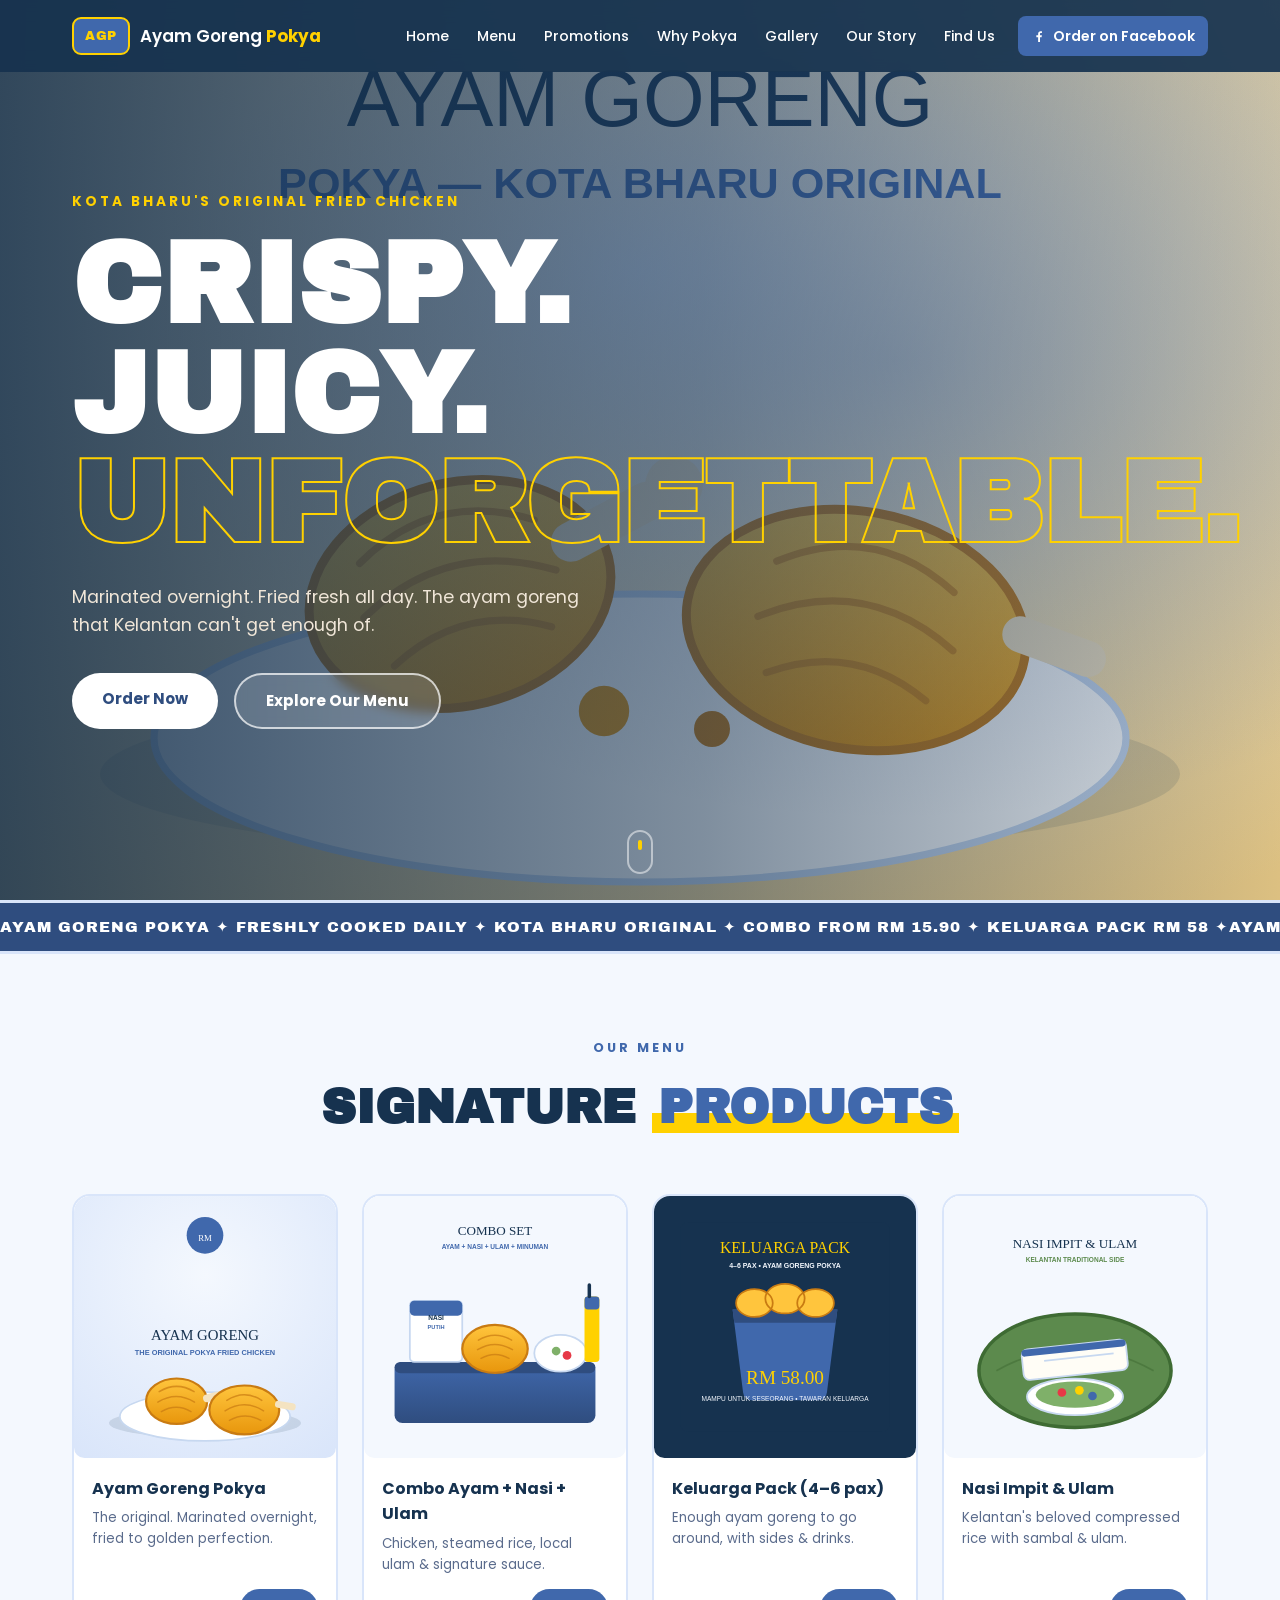
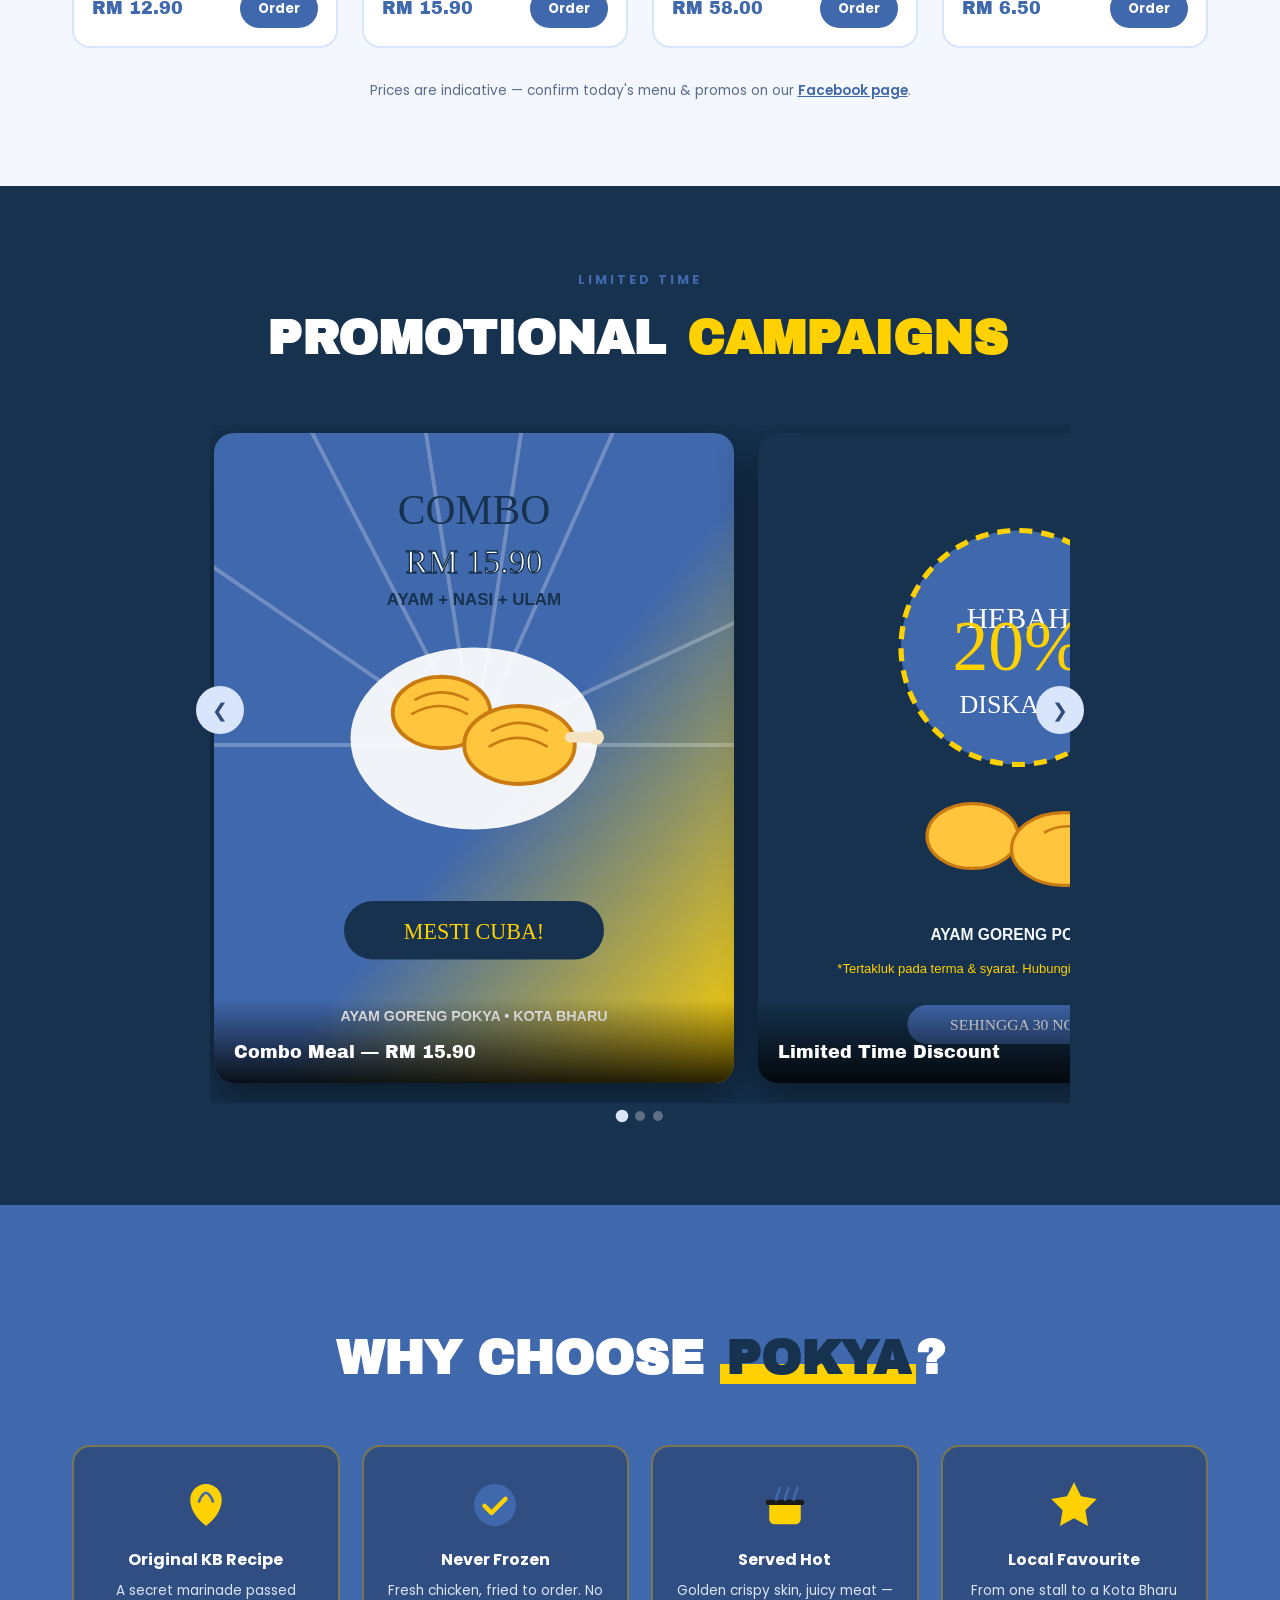
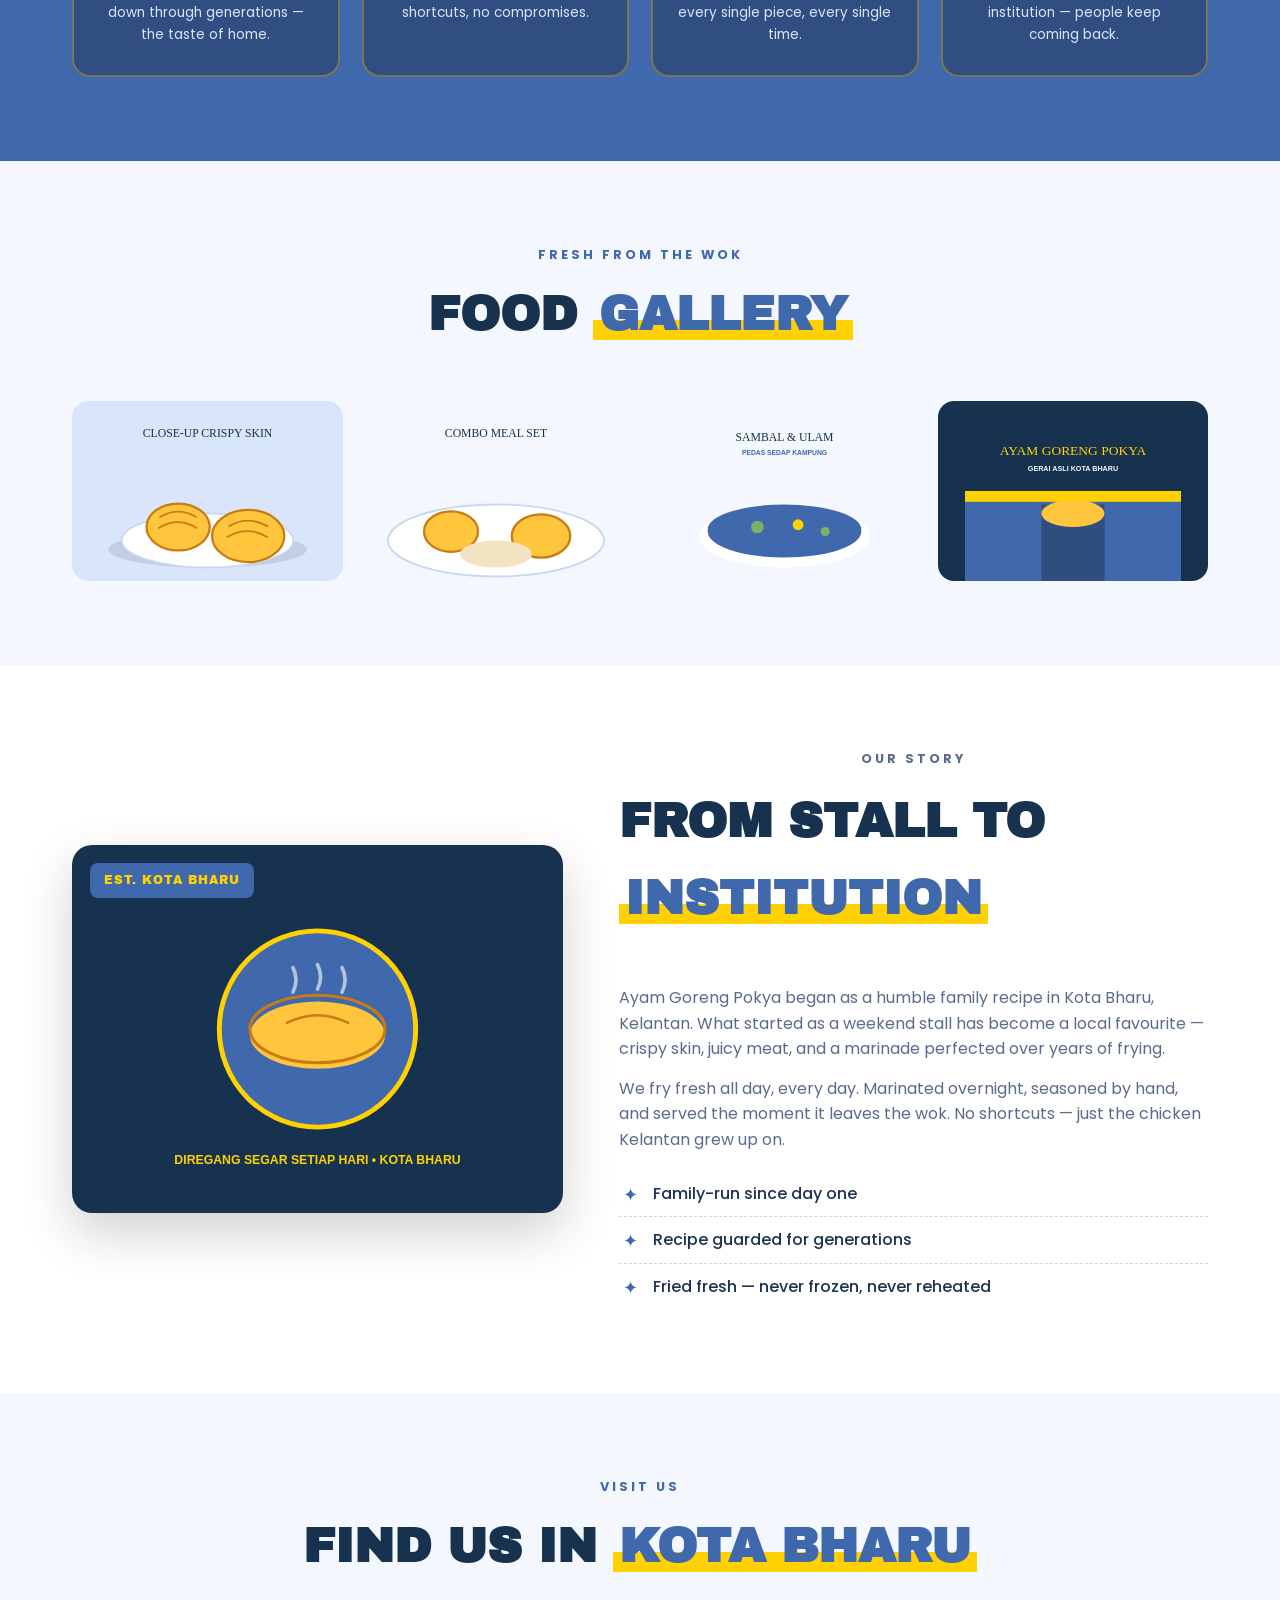
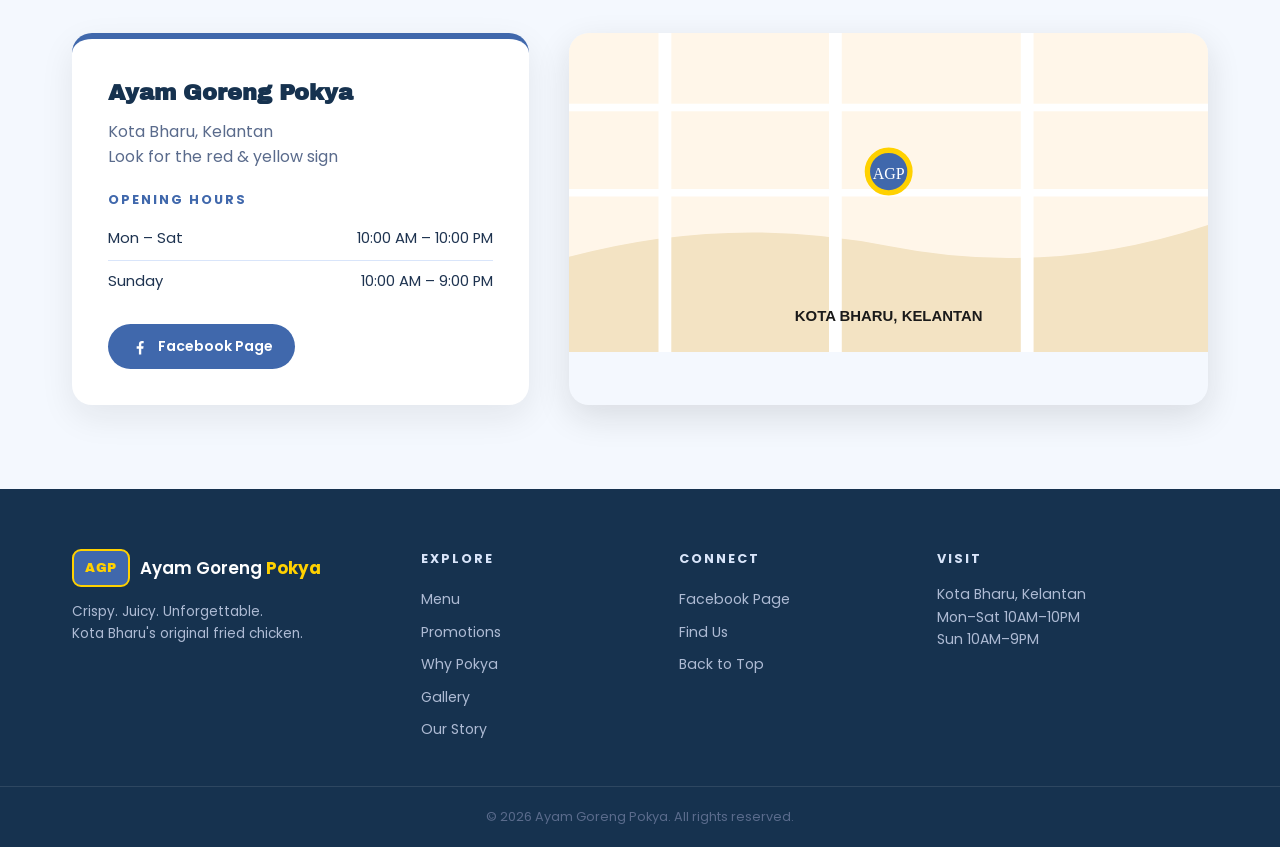
==== commit 97fb1d4d: "Restore Pokya blue/white brand palette with yellow accents - Recolor all artwork and UI from red the" ====
--- a/index.html
+++ b/index.html
@@ -10,7 +10,7 @@
   <meta property="og:description" content="The original fried chicken of Kota Bharu. Freshly cooked daily — order your combo today.">
   <meta property="og:type" content="website">
   <meta property="og:image" content="images/banners/hero-poster.svg">
-  <link rel="icon" href="data:image/svg+xml,<svg xmlns='http://www.w3.org/2000/svg' viewBox='0 0 100 100'><rect width='100' height='100' rx='20' fill='%23D7263D'/><text x='50' y='68' font-size='40' text-anchor='middle' fill='%23FFC300' font-family='Arial Black'>AG</text></svg>">
+  <link rel="icon" href="data:image/svg+xml,<svg xmlns='http://www.w3.org/2000/svg' viewBox='0 0 100 100'><rect width='100' height='100' rx='20' fill='%234068AC'/><text x='50' y='68' font-size='40' text-anchor='middle' fill='%23FFD100' font-family='Arial Black'>AG</text></svg>">
   <link rel="preconnect" href="https://fonts.googleapis.com">
   <link href="https://fonts.googleapis.com/css2?family=Archivo+Black&family=Poppins:wght@400;500;600;700;800&display=swap" rel="stylesheet">
   <link rel="stylesheet" href="styles.css">
@@ -143,22 +143,22 @@
       <h2 class="section-title reveal">Why Choose <span class="hl">Pokya</span>?</h2>
       <div class="why-grid">
         <div class="why-card reveal">
-          <div class="why-icon"><svg viewBox="0 0 64 64" width="56" height="56"><path d="M32 8c10 0 18 8 18 18 0 12-8 22-18 30C22 48 14 38 14 26c0-10 8-18 18-18z" fill="#FFC300"/><path d="M24 28c2-6 6-10 8-10s6 4 8 10" stroke="#D7263D" stroke-width="3" fill="none" stroke-linecap="round"/></svg></div>
+          <div class="why-icon"><svg viewBox="0 0 64 64" width="56" height="56"><path d="M32 8c10 0 18 8 18 18 0 12-8 22-18 30C22 48 14 38 14 26c0-10 8-18 18-18z" fill="#FFD100"/><path d="M24 28c2-6 6-10 8-10s6 4 8 10" stroke="#4068AC" stroke-width="3" fill="none" stroke-linecap="round"/></svg></div>
           <h3>Original KB Recipe</h3>
           <p>A secret marinade passed down through generations — the taste of home.</p>
         </div>
         <div class="why-card reveal">
-          <div class="why-icon"><svg viewBox="0 0 64 64" width="56" height="56"><circle cx="32" cy="32" r="24" fill="#D7263D"/><path d="M20 33l8 8 16-16" stroke="#FFC300" stroke-width="5" fill="none" stroke-linecap="round" stroke-linejoin="round"/></svg></div>
+          <div class="why-icon"><svg viewBox="0 0 64 64" width="56" height="56"><circle cx="32" cy="32" r="24" fill="#4068AC"/><path d="M20 33l8 8 16-16" stroke="#FFD100" stroke-width="5" fill="none" stroke-linecap="round" stroke-linejoin="round"/></svg></div>
           <h3>Never Frozen</h3>
           <p>Fresh chicken, fried to order. No shortcuts, no compromises.</p>
         </div>
         <div class="why-card reveal">
-          <div class="why-icon"><svg viewBox="0 0 64 64" width="56" height="56"><path d="M14 30h36v18a6 6 0 0 1-6 6H20a6 6 0 0 1-6-6V30z" fill="#FFC300"/><rect x="10" y="26" width="44" height="6" rx="3" fill="#1A1A1A"/><path d="M22 26c0-6 4-10 4-14M32 26c0-6 4-10 4-14M42 26c0-6 4-10 4-14" stroke="#D7263D" stroke-width="3" stroke-linecap="round" class="steam-line"/></svg></div>
+          <div class="why-icon"><svg viewBox="0 0 64 64" width="56" height="56"><path d="M14 30h36v18a6 6 0 0 1-6 6H20a6 6 0 0 1-6-6V30z" fill="#FFD100"/><rect x="10" y="26" width="44" height="6" rx="3" fill="#1A1A1A"/><path d="M22 26c0-6 4-10 4-14M32 26c0-6 4-10 4-14M42 26c0-6 4-10 4-14" stroke="#4068AC" stroke-width="3" stroke-linecap="round" class="steam-line"/></svg></div>
           <h3>Served Hot</h3>
           <p>Golden crispy skin, juicy meat — every single piece, every single time.</p>
         </div>
         <div class="why-card reveal">
-          <div class="why-icon"><svg viewBox="0 0 64 64" width="56" height="56"><path d="M32 6l8 16 18 3-13 13 3 18-16-9-16 9 3-18L6 25l18-3z" fill="#FFC300"/></svg></div>
+          <div class="why-icon"><svg viewBox="0 0 64 64" width="56" height="56"><path d="M32 6l8 16 18 3-13 13 3 18-16-9-16 9 3-18L6 25l18-3z" fill="#FFD100"/></svg></div>
           <h3>Local Favourite</h3>
           <p>From one stall to a Kota Bharu institution — people keep coming back.</p>
         </div>
@@ -228,7 +228,7 @@
             <path d="M0 210 Q150 170 300 200 T600 180 V300 H0 Z" fill="#F3E3C3"/>
             <path d="M90 0 V300 M250 0 V300 M430 0 V300" stroke="#fff" stroke-width="12"/>
             <path d="M0 70 H600 M0 150 H600" stroke="#fff" stroke-width="7"/>
-            <circle cx="300" cy="130" r="20" fill="#D7263D" stroke="#FFC300" stroke-width="5"/>
+            <circle cx="300" cy="130" r="20" fill="#4068AC" stroke="#FFD100" stroke-width="5"/>
             <text x="300" y="137" text-anchor="middle" font-family="Arial Black" font-size="15" fill="#fff">AGP</text>
             <text x="300" y="270" text-anchor="middle" font-family="Arial" font-size="14" font-weight="bold" fill="#1A1A1A">KOTA BHARU, KELANTAN</text>
           </svg>
--- a/styles.css
+++ b/styles.css
@@ -1,13 +1,13 @@
 /* ===== Ayam Goreng Pokya — bold fast-food identity ===== */
 :root {
-  --red: #D7263D;
-  --red-dark: #B01E30;
-  --gold: #FFC300;
-  --orange: #F77F00;
-  --black: #1A1A1A;
-  --cream: #FFF6E9;
-  --ink: #2B2118;
-  --muted: #6B5D4F;
+  --blue: #4068AC;
+  --blue-dark: #2F4D7F;
+  --blue-light: #D9E5FA;
+  --yellow: #FFD100;
+  --tint: #F4F8FE;
+  --navy: #16324F;
+  --ink: #1E3350;
+  --muted: #5A6B8C;
 }
 
 * { margin: 0; padding: 0; box-sizing: border-box; }
@@ -17,7 +17,7 @@
 body {
   font-family: 'Poppins', 'Segoe UI', sans-serif;
   color: var(--ink);
-  background: var(--cream);
+  background: var(--tint);
   line-height: 1.6;
   overflow-x: hidden;
 }
@@ -39,36 +39,36 @@
   transition: transform .25s, box-shadow .25s, background .25s;
   font-family: inherit;
 }
-.btn:hover { transform: translateY(-3px); box-shadow: 0 10px 24px rgba(215,38,61,.28); }
-.btn-gold { background: var(--gold); color: var(--black); }
-.btn-gold:hover { background: #ffd93d; }
-.btn-red { background: var(--red); color: #fff; }
-.btn-red:hover { background: var(--red-dark); }
+.btn:hover { transform: translateY(-3px); box-shadow: 0 10px 24px rgba(64,104,172,.28); }
+.btn-gold { background: #fff; color: var(--blue-dark); }
+.btn-gold:hover { background: var(--blue-light); box-shadow: 0 10px 24px rgba(64,104,172,.3); }
+.btn-red { background: var(--blue); color: #fff; }
+.btn-red:hover { background: var(--blue-dark); }
 .btn-ghost {
   background: rgba(255,255,255,.12); color: #fff;
   border: 2px solid rgba(255,255,255,.7); backdrop-filter: blur(6px);
 }
-.btn-ghost:hover { background: #fff; color: var(--black); }
+.btn-ghost:hover { background: #fff; color: var(--navy); }
 .btn-small { padding: 9px 18px; font-size: .82rem; }
 
 /* ===== Header ===== */
 .site-header {
   position: fixed; top: 0; left: 0; right: 0; z-index: 100;
-  background: rgba(26,26,26,.92);
+  background: rgba(22,50,79,.92);
   backdrop-filter: blur(10px);
   transition: background .3s, box-shadow .3s;
 }
-.site-header.scrolled { background: rgba(26,26,26,.98); box-shadow: 0 4px 20px rgba(0,0,0,.35); }
+.site-header.scrolled { background: rgba(22,50,79,.98); box-shadow: 0 4px 20px rgba(0,0,0,.35); }
 .nav-wrap { display: flex; align-items: center; justify-content: space-between; height: 72px; }
 .logo { display: flex; align-items: center; gap: 10px; text-decoration: none; color: #fff; }
 .logo-badge {
-  background: var(--red); color: var(--gold);
+  background: var(--blue); color: var(--yellow);
   font-family: 'Archivo Black', sans-serif;
   padding: 7px 11px; border-radius: 9px; font-size: .8rem; letter-spacing: .5px;
-  border: 2px solid var(--gold);
+  border: 2px solid var(--yellow);
 }
 .logo-text { font-size: 1.05rem; font-weight: 600; }
-.logo-text strong { color: var(--gold); }
+.logo-text strong { color: var(--yellow); }
 
 .nav-menu { display: flex; align-items: center; gap: 2px; }
 .nav-menu a {
@@ -77,12 +77,12 @@
   font-size: .88rem; font-weight: 500;
   transition: background .25s, color .25s;
 }
-.nav-menu a:hover { background: var(--red); color: #fff; }
+.nav-menu a:hover { background: var(--blue); color: #fff; }
 .nav-menu a.nav-fb {
-  background: var(--red); display: inline-flex; align-items: center; gap: 6px;
+  background: var(--blue); display: inline-flex; align-items: center; gap: 6px;
   margin-left: 8px; font-weight: 600;
 }
-.nav-menu a.nav-fb:hover { background: var(--gold); color: var(--black); }
+.nav-menu a.nav-fb:hover { background: var(--blue-light); color: var(--blue-dark); }
 .nav-toggle { display: none; background: none; border: none; color: #fff; font-size: 1.7rem; cursor: pointer; }
 
 /* ===== Hero ===== */
@@ -91,7 +91,7 @@
   display: flex; align-items: center;
   color: #fff; overflow: hidden;
 }
-.hero-media { position: absolute; inset: 0; background: var(--black); }
+.hero-media { position: absolute; inset: 0; background: var(--navy); }
 .hero-media video, .hero-fallback {
   position: absolute; inset: 0; width: 100%; height: 100%;
   object-fit: cover;
@@ -101,12 +101,12 @@
 .hero-overlay {
   position: absolute; inset: 0; z-index: 3;
   background:
-    linear-gradient(90deg, rgba(26,26,26,.88) 0%, rgba(26,26,26,.55) 55%, rgba(26,26,26,.15) 100%),
-    radial-gradient(ellipse at 70% 40%, rgba(215,38,61,.25), transparent 60%);
+    linear-gradient(90deg, rgba(22,50,79,.88) 0%, rgba(22,50,79,.55) 55%, rgba(22,50,79,.15) 100%),
+    radial-gradient(ellipse at 70% 40%, rgba(64,104,172,.3), transparent 60%);
 }
 .hero-content { position: relative; z-index: 4; padding-top: 80px; padding-bottom: 60px; }
 .hero-kicker {
-  color: var(--gold); font-weight: 700; letter-spacing: 3px;
+  color: var(--yellow); font-weight: 700; letter-spacing: 3px;
   text-transform: uppercase; font-size: .85rem; margin-bottom: 18px;
 }
 .hero-title {
@@ -118,8 +118,8 @@
 .hero-title .line { display: block; }
 .hero-title .accent {
   color: transparent;
-  -webkit-text-stroke: 2px var(--gold);
-  text-stroke: 2px var(--gold);
+  -webkit-text-stroke: 2px var(--yellow);
+  text-stroke: 2px var(--yellow);
 }
 .hero-sub { max-width: 520px; font-size: 1.1rem; color: #f0e6d8; margin-bottom: 34px; }
 .hero-ctas { display: flex; gap: 16px; flex-wrap: wrap; }
@@ -130,7 +130,7 @@
 }
 .hero-scroll span {
   position: absolute; top: 8px; left: 50%; width: 4px; height: 10px;
-  margin-left: -2px; border-radius: 2px; background: var(--gold);
+  margin-left: -2px; border-radius: 2px; background: var(--yellow);
   animation: scrollDot 1.8s ease-in-out infinite;
 }
 @keyframes scrollDot {
@@ -141,8 +141,8 @@
 
 /* ===== Ticker ===== */
 .ticker {
-  background: var(--red); color: var(--black);
-  border-top: 4px solid var(--gold); border-bottom: 4px solid var(--gold);
+  background: var(--blue-dark); color: #fff;
+  border-top: 3px solid var(--blue-light); border-bottom: 3px solid var(--blue-light);
   overflow: hidden; padding: 12px 0; position: relative; z-index: 5;
 }
 .ticker-track { display: flex; white-space: nowrap; animation: ticker 28s linear infinite; }
@@ -151,48 +151,48 @@
 
 /* ===== Section headings ===== */
 .section-kicker {
-  text-align: center; color: var(--red); font-weight: 700;
+  text-align: center; color: var(--blue); font-weight: 700;
   letter-spacing: 3px; text-transform: uppercase; font-size: .8rem; margin-bottom: 10px;
 }
 .section-title {
   text-align: center; font-family: 'Archivo Black', sans-serif;
   font-size: clamp(1.8rem, 4.5vw, 3rem); text-transform: uppercase;
-  color: var(--black); margin-bottom: 48px;
+  color: var(--navy); margin-bottom: 48px;
 }
 .section-title.left { text-align: left; }
 .section-title .hl {
-  color: var(--red);
-  background: linear-gradient(transparent 62%, var(--gold) 62%);
+  color: var(--blue);
+  background: linear-gradient(transparent 62%, var(--yellow) 62%);
   padding: 0 6px;
 }
 
 /* ===== Products ===== */
-.products { background: var(--cream); }
+.products { background: var(--tint); }
 .product-grid {
   display: grid; grid-template-columns: repeat(4, 1fr); gap: 24px;
 }
 .product-card {
   background: #fff; border-radius: 18px; overflow: hidden;
-  border: 2px solid #f0e2c8;
+  border: 2px solid #D9E5FA;
   transition: transform .3s, box-shadow .3s;
   display: flex; flex-direction: column;
 }
-.product-card:hover { transform: translateY(-8px) rotate(-.5deg); box-shadow: 0 18px 40px rgba(215,38,61,.18); border-color: var(--red); }
+.product-card:hover { transform: translateY(-8px) rotate(-.5deg); box-shadow: 0 18px 40px rgba(64,104,172,.18); border-color: var(--blue); }
 .product-img { aspect-ratio: 1/1; overflow: hidden; background: #fff; }
 .product-img img { width: 100%; height: 100%; object-fit: cover; transition: transform .5s; }
 .product-card:hover .product-img img { transform: scale(1.08); }
 .product-body { padding: 18px; display: flex; flex-direction: column; flex: 1; }
-.product-body h3 { font-size: 1rem; color: var(--black); margin-bottom: 6px; }
+.product-body h3 { font-size: 1rem; color: var(--navy); margin-bottom: 6px; }
 .product-body p { font-size: .83rem; color: var(--muted); flex: 1; }
 .product-foot { display: flex; justify-content: space-between; align-items: center; margin-top: 14px; }
-.price { font-family: 'Archivo Black', sans-serif; color: var(--red); font-size: 1.1rem; }
+.price { font-family: 'Archivo Black', sans-serif; color: var(--blue); font-size: 1.1rem; }
 .menu-note { text-align: center; margin-top: 32px; font-size: .85rem; color: var(--muted); }
-.menu-note a { color: var(--red); font-weight: 600; }
+.menu-note a { color: var(--blue); font-weight: 600; }
 
 /* ===== Promotions carousel ===== */
-.promos { background: var(--black); color: #fff; }
+.promos { background: var(--navy); color: #fff; }
 .promos .section-title { color: #fff; }
-.promos .section-title .hl { color: var(--gold); background: none; }
+.promos .section-title .hl { color: var(--yellow); background: none; }
 .promo-carousel { position: relative; max-width: 860px; margin: 0 auto; }
 .promo-track {
   display: flex; gap: 24px; overflow-x: auto; scroll-snap-type: x mandatory;
@@ -209,12 +209,12 @@
   position: absolute; bottom: 0; left: 0; right: 0;
   background: linear-gradient(transparent, rgba(0,0,0,.85));
   padding: 40px 20px 16px;
-  font-family: 'Archivo Black', sans-serif; font-size: 1.1rem; color: var(--gold);
+  font-family: 'Archivo Black', sans-serif; font-size: 1.1rem; color: #fff;
 }
 .carousel-arrow {
   position: absolute; top: 42%; transform: translateY(-50%); z-index: 5;
   width: 48px; height: 48px; border-radius: 50%; border: none;
-  background: var(--gold); color: var(--black); font-size: 1.2rem;
+  background: var(--blue-light); color: var(--blue-dark); font-size: 1.2rem;
   cursor: pointer; transition: background .2s, transform .2s;
 }
 .carousel-arrow:hover { background: #fff; transform: translateY(-50%) scale(1.08); }
@@ -225,22 +225,22 @@
   width: 10px; height: 10px; border-radius: 50%;
   background: rgba(255,255,255,.3); border: none; cursor: pointer; transition: background .2s, transform .2s;
 }
-.promo-dots .dot.active { background: var(--gold); transform: scale(1.25); }
+.promo-dots .dot.active { background: var(--blue-light); transform: scale(1.25); }
 
 /* ===== Why ===== */
-.why { background: var(--red); color: #fff; }
+.why { background: var(--blue); color: #fff; }
 .why .section-title { color: #fff; }
-.why .section-title .hl { color: var(--black); background: linear-gradient(transparent 62%, var(--gold) 62%); }
+.why .section-title .hl { color: var(--navy); background: linear-gradient(transparent 62%, var(--yellow) 62%); }
 .why-grid { display: grid; grid-template-columns: repeat(4, 1fr); gap: 22px; }
 .why-card {
   background: rgba(0,0,0,.25); border: 2px solid rgba(255,195,0,.35);
   border-radius: 18px; padding: 30px 22px; text-align: center;
   transition: transform .3s, background .3s;
 }
-.why-card:hover { transform: translateY(-8px); background: rgba(0,0,0,.4); border-color: var(--gold); }
+.why-card:hover { transform: translateY(-8px); background: rgba(0,0,0,.4); border-color: var(--yellow); }
 .why-icon { margin-bottom: 14px; display: flex; justify-content: center; }
-.why-card h3 { font-size: 1rem; margin-bottom: 8px; color: var(--gold); }
-.why-card p { font-size: .85rem; color: #ffe9ec; }
+.why-card h3 { font-size: 1rem; margin-bottom: 8px; color: #fff; }
+.why-card p { font-size: .85rem; color: #D9E5FA; }
 .steam-line { animation: steam 2.2s ease-in-out infinite; }
 .steam-line:nth-of-type(2) { animation-delay: .4s; }
 .steam-line:nth-of-type(3) { animation-delay: .8s; }
@@ -250,7 +250,7 @@
 }
 
 /* ===== Gallery ===== */
-.gallery { background: var(--cream); }
+.gallery { background: var(--tint); }
 .gallery-grid { display: grid; grid-template-columns: repeat(4, 1fr); gap: 18px; }
 .gallery-item {
   border: none; padding: 0; border-radius: 16px; overflow: hidden;
@@ -258,7 +258,7 @@
   background: #fff; transition: transform .3s, box-shadow .3s;
 }
 .gallery-item img { width: 100%; height: 100%; object-fit: cover; transition: transform .5s; }
-.gallery-item:hover { transform: translateY(-6px); box-shadow: 0 14px 30px rgba(215,38,61,.2); }
+.gallery-item:hover { transform: translateY(-6px); box-shadow: 0 14px 30px rgba(64,104,172,.2); }
 .gallery-item:hover img { transform: scale(1.1); }
 
 /* ===== Story ===== */
@@ -268,7 +268,7 @@
 .story-img img { width: 100%; }
 .story-badge {
   position: absolute; top: 18px; left: 18px;
-  background: var(--red); color: var(--gold);
+  background: var(--blue); color: var(--yellow);
   font-family: 'Archivo Black', sans-serif; font-size: .75rem;
   padding: 8px 14px; border-radius: 8px; letter-spacing: 1px;
 }
@@ -276,37 +276,37 @@
 .story-points { list-style: none; margin-top: 18px; }
 .story-points li {
   padding: 10px 0 10px 34px; position: relative; font-weight: 500;
-  border-bottom: 1px dashed #e8d9c0;
+  border-bottom: 1px dashed #C7D8F0;
 }
 .story-points li::before {
-  content: '✦'; position: absolute; left: 4px; color: var(--red); font-size: 1.1rem;
+  content: '✦'; position: absolute; left: 4px; color: var(--blue); font-size: 1.1rem;
 }
 .story-points li:last-child { border-bottom: none; }
 
 /* ===== Find Us ===== */
-.findus { background: var(--cream); }
+.findus { background: var(--tint); }
 .findus-grid { display: grid; grid-template-columns: 1fr 1.4fr; gap: 40px; align-items: stretch; }
 .findus-info {
   background: #fff; border-radius: 20px; padding: 36px;
-  border-top: 6px solid var(--red); box-shadow: 0 12px 34px rgba(26,26,26,.08);
-}
-.findus-info h3 { font-family: 'Archivo Black', sans-serif; font-size: 1.4rem; color: var(--black); }
+  border-top: 6px solid var(--blue); box-shadow: 0 12px 34px rgba(26,26,26,.08);
+}
+.findus-info h3 { font-family: 'Archivo Black', sans-serif; font-size: 1.4rem; color: var(--navy); }
 .findus-info > p { color: var(--muted); margin: 8px 0 20px; }
-.findus-info h4 { font-size: .8rem; letter-spacing: 2px; text-transform: uppercase; color: var(--red); margin-bottom: 8px; }
+.findus-info h4 { font-size: .8rem; letter-spacing: 2px; text-transform: uppercase; color: var(--blue); margin-bottom: 8px; }
 .hours { list-style: none; margin-bottom: 22px; }
-.hours li { display: flex; justify-content: space-between; padding: 9px 0; border-bottom: 1px solid #f0e2c8; font-size: .92rem; }
+.hours li { display: flex; justify-content: space-between; padding: 9px 0; border-bottom: 1px solid #D9E5FA; font-size: .92rem; }
 .hours li:last-child { border-bottom: none; }
 .social-btn {
   display: inline-flex; align-items: center; gap: 8px;
-  background: var(--red); color: #fff; text-decoration: none;
+  background: var(--blue); color: #fff; text-decoration: none;
   padding: 11px 22px; border-radius: 30px; font-weight: 600; font-size: .88rem;
   transition: background .25s, transform .25s;
 }
-.social-btn:hover { background: var(--black); transform: translateY(-2px); }
+.social-btn:hover { background: var(--navy); transform: translateY(-2px); }
 .findus-map { border-radius: 20px; overflow: hidden; box-shadow: 0 12px 34px rgba(26,26,26,.12); }
 
 /* ===== Footer ===== */
-.site-footer { background: var(--black); color: #cbbfae; }
+.site-footer { background: var(--navy); color: #AEBBD4; }
 .footer-grid {
   display: grid; grid-template-columns: 1.4fr 1fr 1fr 1.2fr; gap: 32px;
   padding-top: 60px; padding-bottom: 40px;
@@ -314,28 +314,28 @@
 .footer-brand .logo { margin-bottom: 14px; }
 .footer-brand p { font-size: .85rem; }
 .footer-col h5 {
-  color: var(--gold); font-size: .8rem; letter-spacing: 2px;
+  color: var(--blue-light); font-size: .8rem; letter-spacing: 2px;
   text-transform: uppercase; margin-bottom: 14px;
 }
-.footer-col a { display: block; color: #cbbfae; text-decoration: none; font-size: .88rem; padding: 5px 0; transition: color .2s; }
-.footer-col a:hover { color: var(--gold); }
+.footer-col a { display: block; color: #AEBBD4; text-decoration: none; font-size: .88rem; padding: 5px 0; transition: color .2s; }
+.footer-col a:hover { color: var(--blue-light); }
 .footer-col p { font-size: .88rem; }
 .footer-bottom {
   border-top: 1px solid rgba(255,255,255,.1);
-  padding: 20px 0; text-align: center; font-size: .8rem; color: #8a7f6e;
+  padding: 20px 0; text-align: center; font-size: .8rem; color: #5A6B8C;
 }
 
 /* ===== Sticky CTA ===== */
 .sticky-fb {
   display: none; position: fixed; bottom: 18px; right: 18px; z-index: 200;
-  background: var(--red); color: #fff;
+  background: var(--blue); color: #fff;
   padding: 13px 22px; border-radius: 30px;
   text-decoration: none; font-weight: 700; font-size: .88rem;
   display: inline-flex; align-items: center; gap: 8px;
-  box-shadow: 0 8px 24px rgba(215,38,61,.45);
+  box-shadow: 0 8px 24px rgba(64,104,172,.45);
   transition: background .25s, transform .25s;
 }
-.sticky-fb:hover { background: var(--gold); color: var(--black); transform: translateY(-3px); }
+.sticky-fb:hover { background: var(--blue-light); color: var(--blue-dark); transform: translateY(-3px); }
 @media (min-width: 641px) { .sticky-fb { display: none !important; } }
 @media (max-width: 640px) { .sticky-fb { display: inline-flex; } }
 
@@ -377,7 +377,7 @@
   .nav-toggle { display: block; }
   .nav-menu {
     display: none; position: absolute; top: 72px; left: 0; right: 0;
-    background: var(--black); flex-direction: column; align-items: stretch;
+    background: var(--navy); flex-direction: column; align-items: stretch;
     padding: 14px; gap: 4px;
   }
   .nav-menu.open { display: flex; }
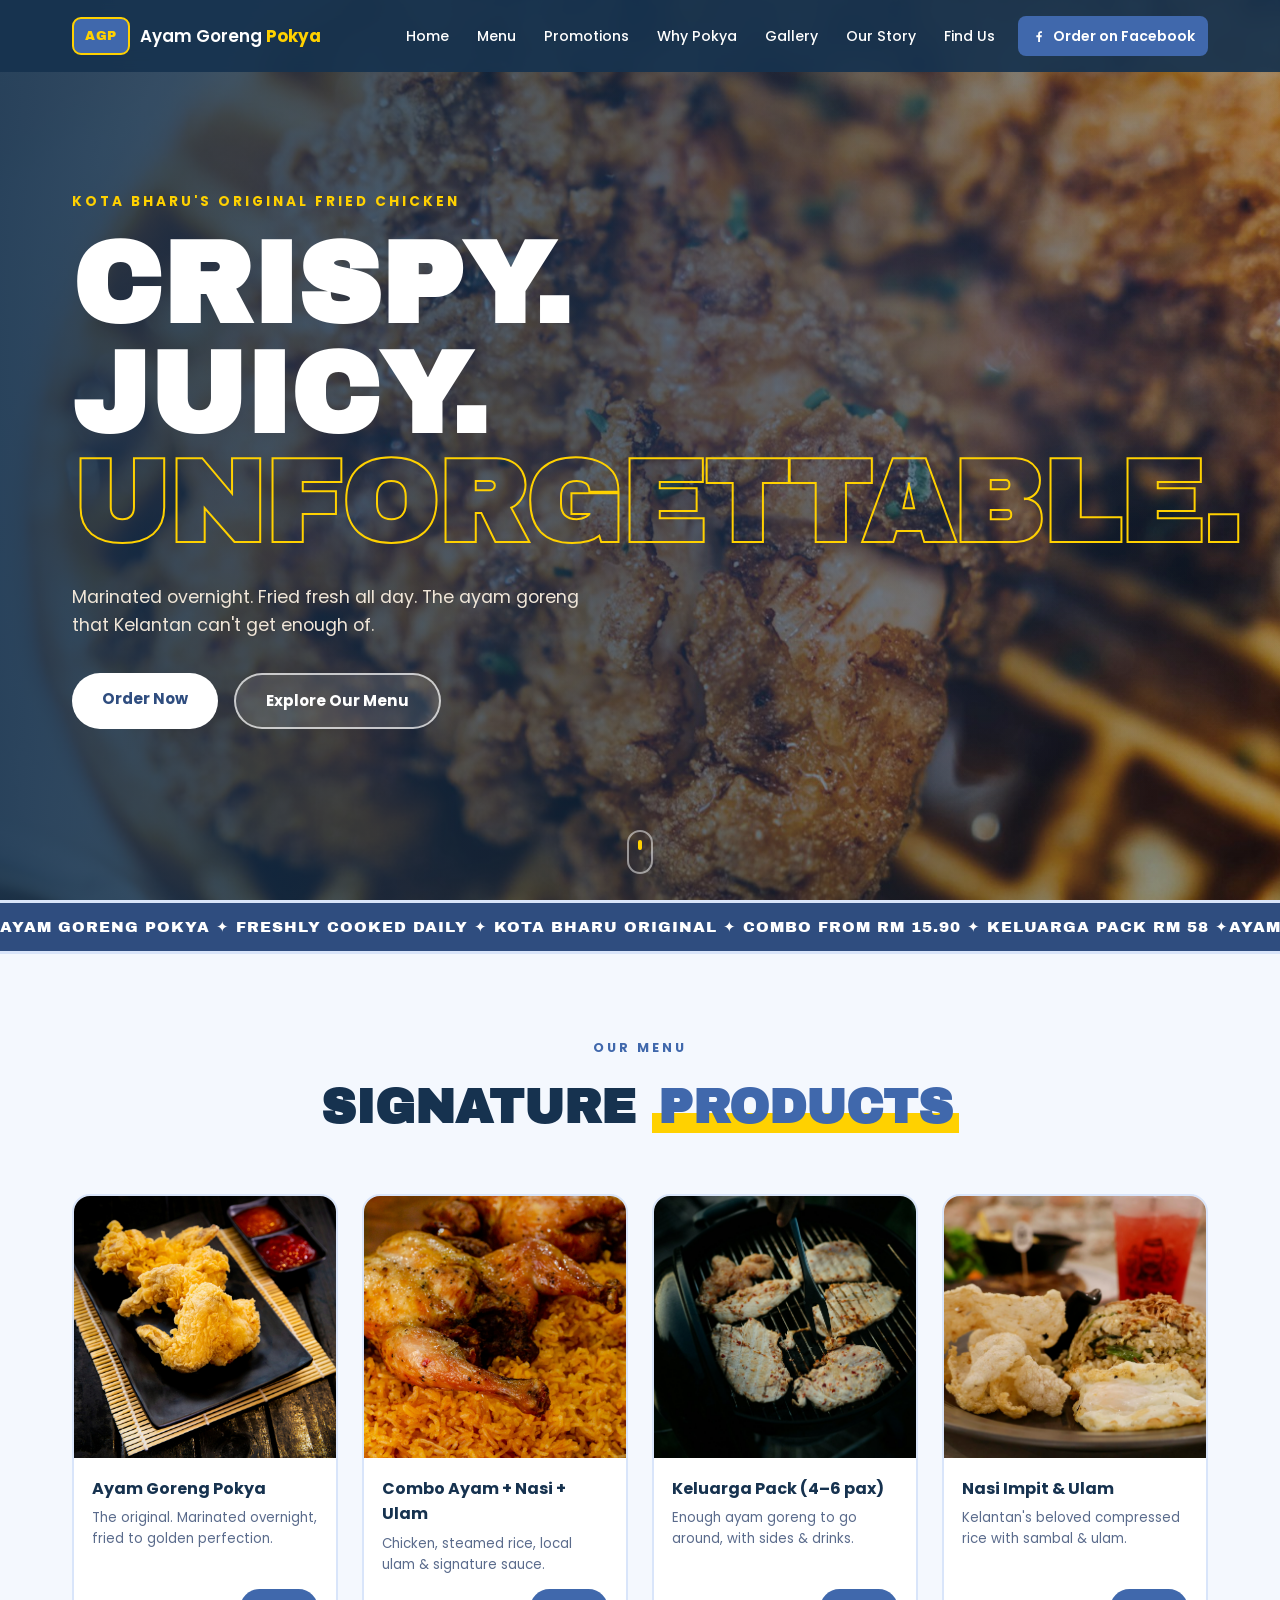
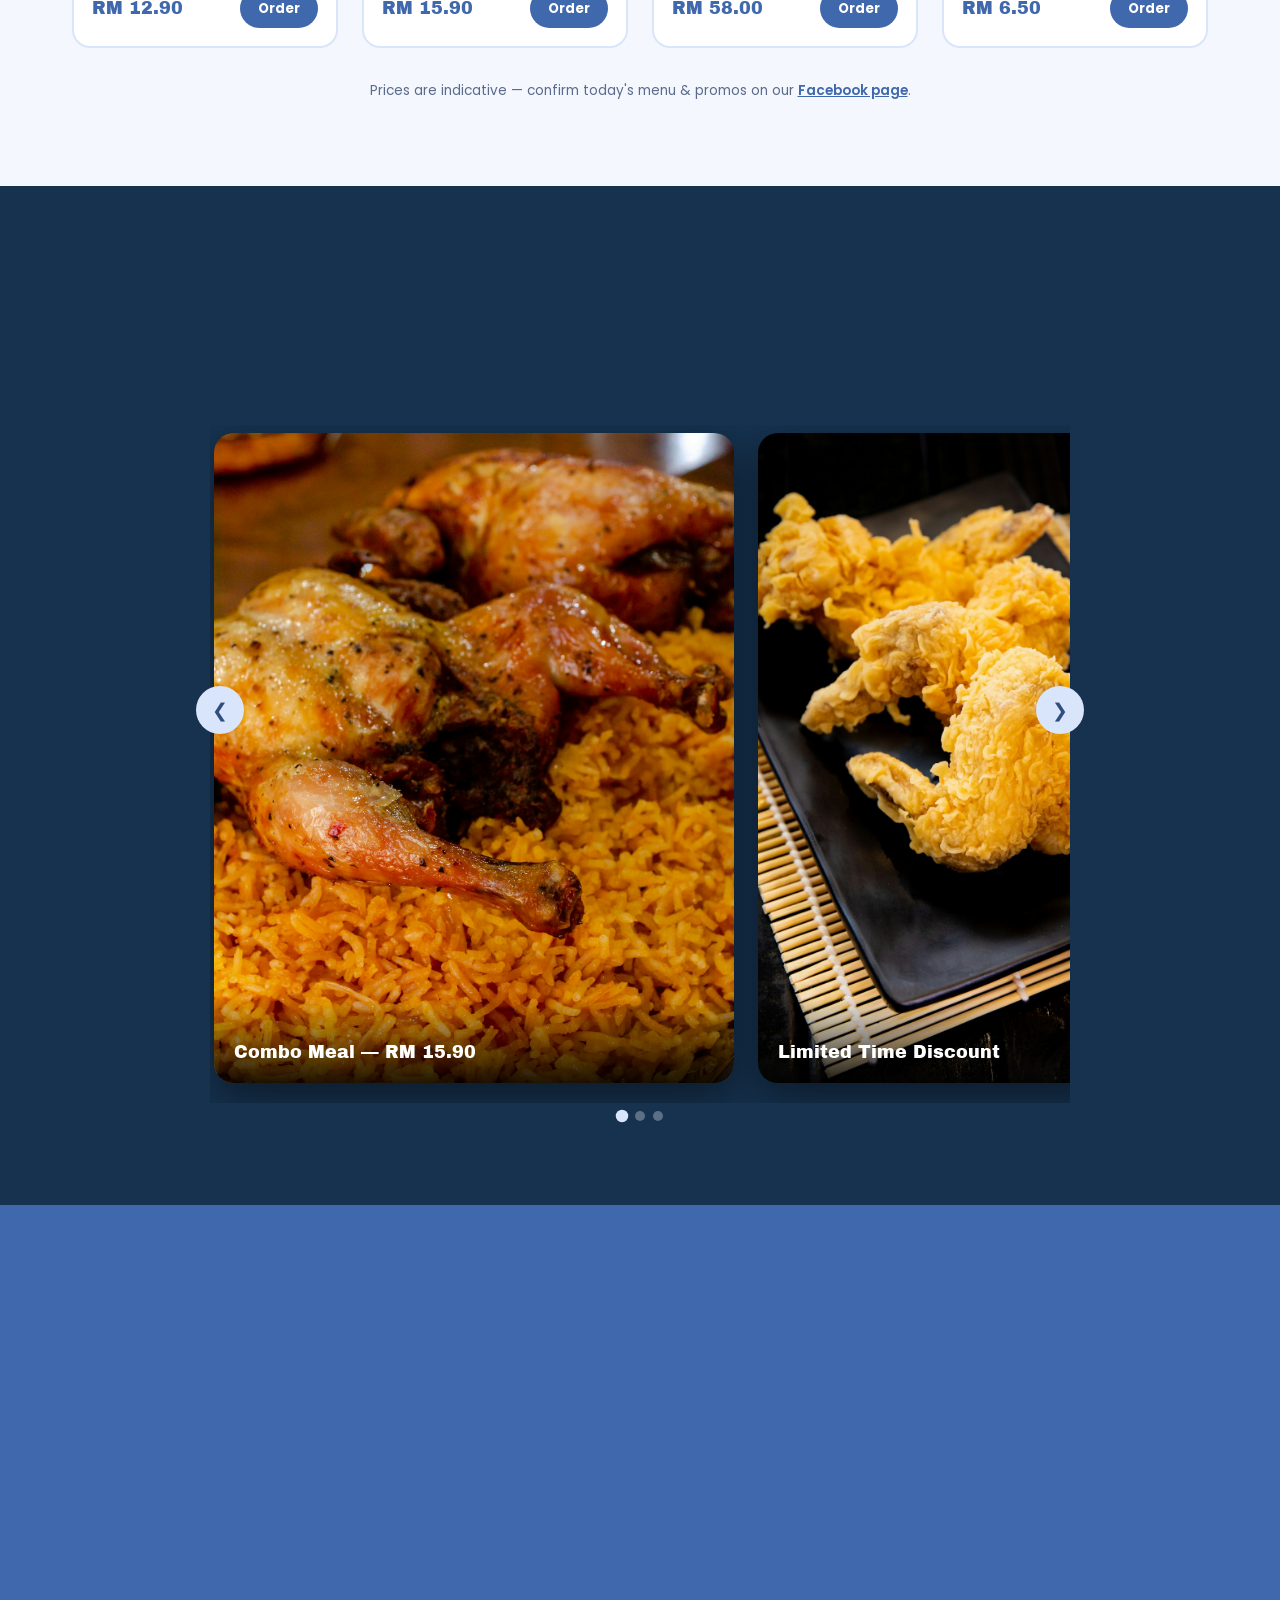
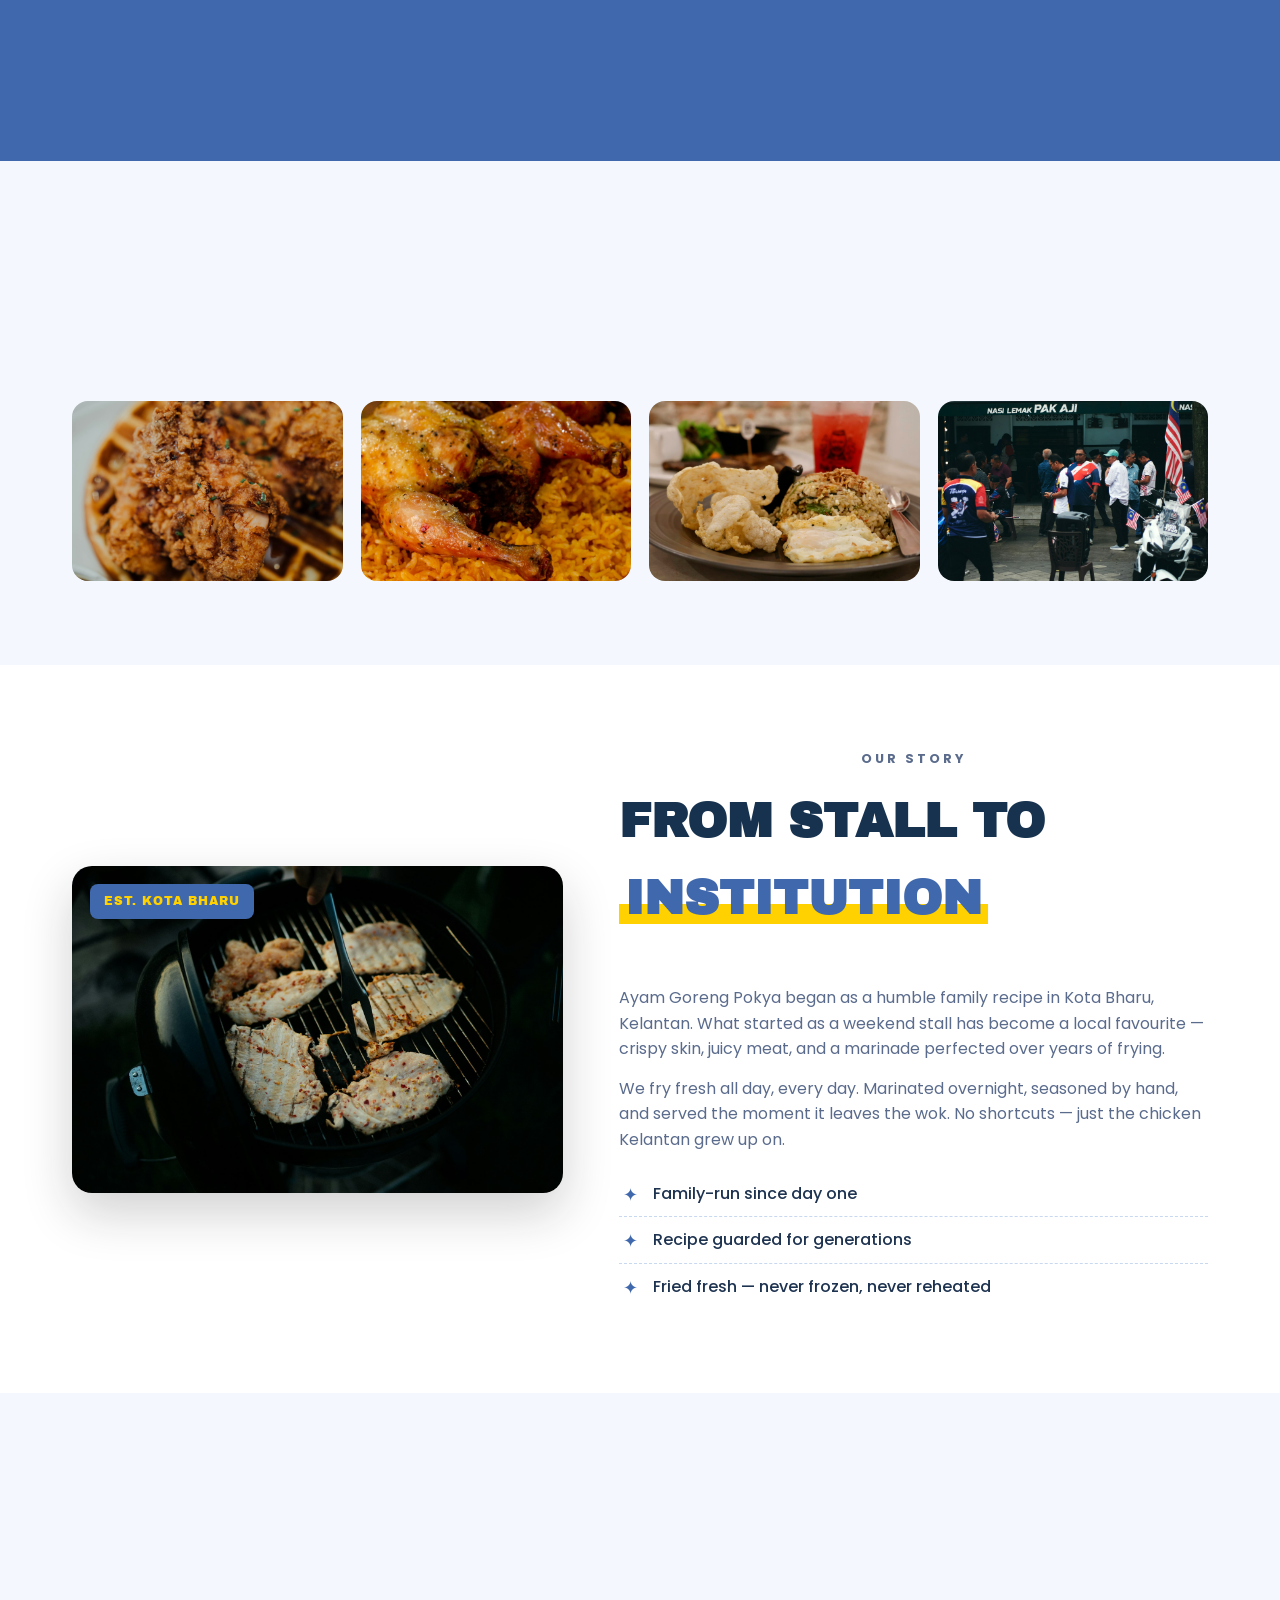
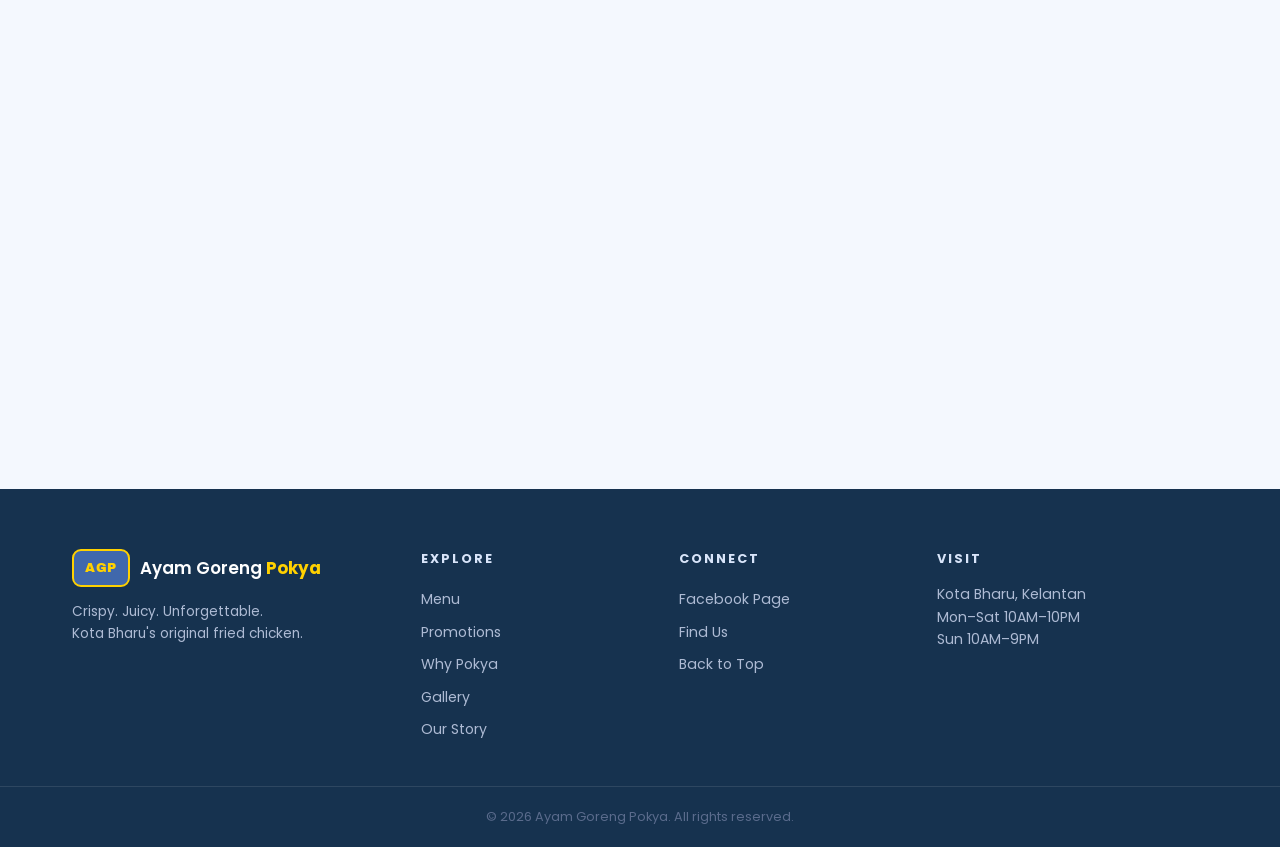
==== commit 5321bd2b: "Replace vector placeholders with real food photography and video - 13 real fried chicken / Malaysian" ====
--- a/index.html
+++ b/index.html
@@ -9,7 +9,7 @@
   <meta property="og:title" content="Ayam Goreng Pokya — Crispy. Juicy. Unforgettable.">
   <meta property="og:description" content="The original fried chicken of Kota Bharu. Freshly cooked daily — order your combo today.">
   <meta property="og:type" content="website">
-  <meta property="og:image" content="images/banners/hero-poster.svg">
+  <meta property="og:image" content="images/banners/hero-poster.jpg">
   <link rel="icon" href="data:image/svg+xml,<svg xmlns='http://www.w3.org/2000/svg' viewBox='0 0 100 100'><rect width='100' height='100' rx='20' fill='%234068AC'/><text x='50' y='68' font-size='40' text-anchor='middle' fill='%23FFD100' font-family='Arial Black'>AG</text></svg>">
   <link rel="preconnect" href="https://fonts.googleapis.com">
   <link href="https://fonts.googleapis.com/css2?family=Archivo+Black&family=Poppins:wght@400;500;600;700;800&display=swap" rel="stylesheet">
@@ -45,10 +45,10 @@
   <section class="hero" id="home">
     <div class="hero-media">
       <video id="heroVideo" autoplay muted loop playsinline
-             poster="images/banners/hero-poster.svg">
+             poster="images/banners/hero-poster.jpg">
         <source src="images/videos/pokya-promo.mp4" type="video/mp4">
       </video>
-      <img src="images/banners/hero-poster.svg" alt="Ayam Goreng Pokya fried chicken" class="hero-fallback">
+      <img src="images/banners/hero-poster.jpg" alt="Ayam Goreng Pokya fried chicken" class="hero-fallback">
       <div class="hero-overlay"></div>
     </div>
     <div class="container hero-content">
@@ -82,7 +82,7 @@
       <h2 class="section-title reveal">Signature <span class="hl">Products</span></h2>
       <div class="product-grid">
         <article class="product-card reveal">
-          <div class="product-img"><img src="images/products/ayam-goreng.svg" alt="Ayam Goreng Pokya" loading="lazy"></div>
+          <div class="product-img"><img src="images/products/ayam-goreng.jpg" alt="Ayam Goreng Pokya" loading="lazy"></div>
           <div class="product-body">
             <h3>Ayam Goreng Pokya</h3>
             <p>The original. Marinated overnight, fried to golden perfection.</p>
@@ -90,7 +90,7 @@
           </div>
         </article>
         <article class="product-card reveal">
-          <div class="product-img"><img src="images/products/combo-set.svg" alt="Combo Ayam + Nasi + Ulam" loading="lazy"></div>
+          <div class="product-img"><img src="images/products/combo-set.jpg" alt="Combo Ayam + Nasi + Ulam" loading="lazy"></div>
           <div class="product-body">
             <h3>Combo Ayam + Nasi + Ulam</h3>
             <p>Chicken, steamed rice, local ulam & signature sauce.</p>
@@ -98,7 +98,7 @@
           </div>
         </article>
         <article class="product-card reveal">
-          <div class="product-img"><img src="images/products/keluarga-pack.svg" alt="Keluarga Pack" loading="lazy"></div>
+          <div class="product-img"><img src="images/products/keluarga-pack.jpg" alt="Keluarga Pack" loading="lazy"></div>
           <div class="product-body">
             <h3>Keluarga Pack (4–6 pax)</h3>
             <p>Enough ayam goreng to go around, with sides & drinks.</p>
@@ -106,7 +106,7 @@
           </div>
         </article>
         <article class="product-card reveal">
-          <div class="product-img"><img src="images/products/nasi-impit.svg" alt="Nasi Impit & Ulam" loading="lazy"></div>
+          <div class="product-img"><img src="images/products/nasi-impit.jpg" alt="Nasi Impit & Ulam" loading="lazy"></div>
           <div class="product-body">
             <h3>Nasi Impit &amp; Ulam</h3>
             <p>Kelantan's beloved compressed rice with sambal & ulam.</p>
@@ -126,9 +126,9 @@
       <div class="promo-carousel" id="promoCarousel">
         <button class="carousel-arrow prev" id="promoPrev" aria-label="Previous promo">&#10094;</button>
         <div class="promo-track" id="promoTrack">
-          <figure class="promo-slide"><img src="images/promotions/promo-combo.svg" alt="Combo meal promo RM15.90"><figcaption>Combo Meal — RM 15.90</figcaption></figure>
-          <figure class="promo-slide"><img src="images/promotions/promo-lto.svg" alt="Limited time 20% discount"><figcaption>Limited Time Discount</figcaption></figure>
-          <figure class="promo-slide"><img src="images/promotions/promo-family.svg" alt="Keluarga Pack promo RM58"><figcaption>Keluarga Pack — RM 58.00</figcaption></figure>
+          <figure class="promo-slide"><img src="images/promotions/promo-combo.jpg" alt="Combo meal promo RM15.90"><figcaption>Combo Meal — RM 15.90</figcaption></figure>
+          <figure class="promo-slide"><img src="images/promotions/promo-lto.jpg" alt="Limited time 20% discount"><figcaption>Limited Time Discount</figcaption></figure>
+          <figure class="promo-slide"><img src="images/promotions/promo-family.jpg" alt="Keluarga Pack promo RM58"><figcaption>Keluarga Pack — RM 58.00</figcaption></figure>
         </div>
         <button class="carousel-arrow next" id="promoNext" aria-label="Next promo">&#10095;</button>
       </div>
@@ -172,10 +172,10 @@
       <p class="section-kicker reveal">Fresh From The Wok</p>
       <h2 class="section-title reveal">Food <span class="hl">Gallery</span></h2>
       <div class="gallery-grid">
-        <button class="gallery-item reveal" data-full="images/gallery/ayam-closeup.svg" aria-label="View close-up crispy chicken"><img src="images/gallery/ayam-closeup.svg" alt="Close-up crispy fried chicken" loading="lazy"></button>
-        <button class="gallery-item reveal" data-full="images/gallery/meal-set.svg" aria-label="View combo meal"><img src="images/gallery/meal-set.svg" alt="Combo meal set" loading="lazy"></button>
-        <button class="gallery-item reveal" data-full="images/gallery/sambal.svg" aria-label="View sambal and ulam"><img src="images/gallery/sambal.svg" alt="Sambal and ulam" loading="lazy"></button>
-        <button class="gallery-item reveal" data-full="images/gallery/stall.svg" aria-label="View our stall"><img src="images/gallery/stall.svg" alt="Ayam Goreng Pokya stall" loading="lazy"></button>
+        <button class="gallery-item reveal" data-full="images/gallery/ayam-closeup.jpg" aria-label="View close-up crispy chicken"><img src="images/gallery/ayam-closeup.jpg" alt="Close-up crispy fried chicken" loading="lazy"></button>
+        <button class="gallery-item reveal" data-full="images/gallery/meal-set.jpg" aria-label="View combo meal"><img src="images/gallery/meal-set.jpg" alt="Combo meal set" loading="lazy"></button>
+        <button class="gallery-item reveal" data-full="images/gallery/sides.jpg" aria-label="View sambal and ulam"><img src="images/gallery/sides.jpg" alt="Sambal and ulam" loading="lazy"></button>
+        <button class="gallery-item reveal" data-full="images/gallery/visit.jpg" aria-label="View our stall"><img src="images/gallery/visit.jpg" alt="Ayam Goreng Pokya stall" loading="lazy"></button>
       </div>
     </div>
   </section>
@@ -184,7 +184,7 @@
   <section class="section story" id="story">
     <div class="container story-wrap">
       <div class="story-img reveal">
-        <img src="images/story/kitchen.svg" alt="Ayam Goreng Pokya kitchen" loading="lazy">
+        <img src="images/story/kitchen.jpg" alt="Ayam Goreng Pokya kitchen" loading="lazy">
         <div class="story-badge">EST. KOTA BHARU</div>
       </div>
       <div class="story-text reveal">
--- a/styles.css
+++ b/styles.css
@@ -352,6 +352,22 @@
   position: absolute; top: 20px; right: 26px;
   background: none; border: none; color: #fff; font-size: 2.6rem; cursor: pointer;
 }
+
+/* ===== Entrance animations ===== */
+@keyframes riseIn {
+  from { opacity: 0; transform: translateY(40px); }
+  to { opacity: 1; transform: translateY(0); }
+}
+.hero-content > * { animation: riseIn .9s cubic-bezier(.2,.7,.3,1) both; }
+.hero-content > *:nth-child(1) { animation-delay: .15s; }
+.hero-content > *:nth-child(2) { animation-delay: .3s; }
+.hero-content > *:nth-child(3) { animation-delay: .45s; }
+.hero-content > *:nth-child(4) { animation-delay: .6s; }
+@keyframes heroZoom {
+  from { transform: scale(1.12); }
+  to { transform: scale(1); }
+}
+.hero-media { animation: heroZoom 2.4s ease-out both; }
 
 /* ===== Reveal animations ===== */
 .reveal { opacity: 0; transform: translateY(34px); transition: opacity .7s ease, transform .7s ease; }
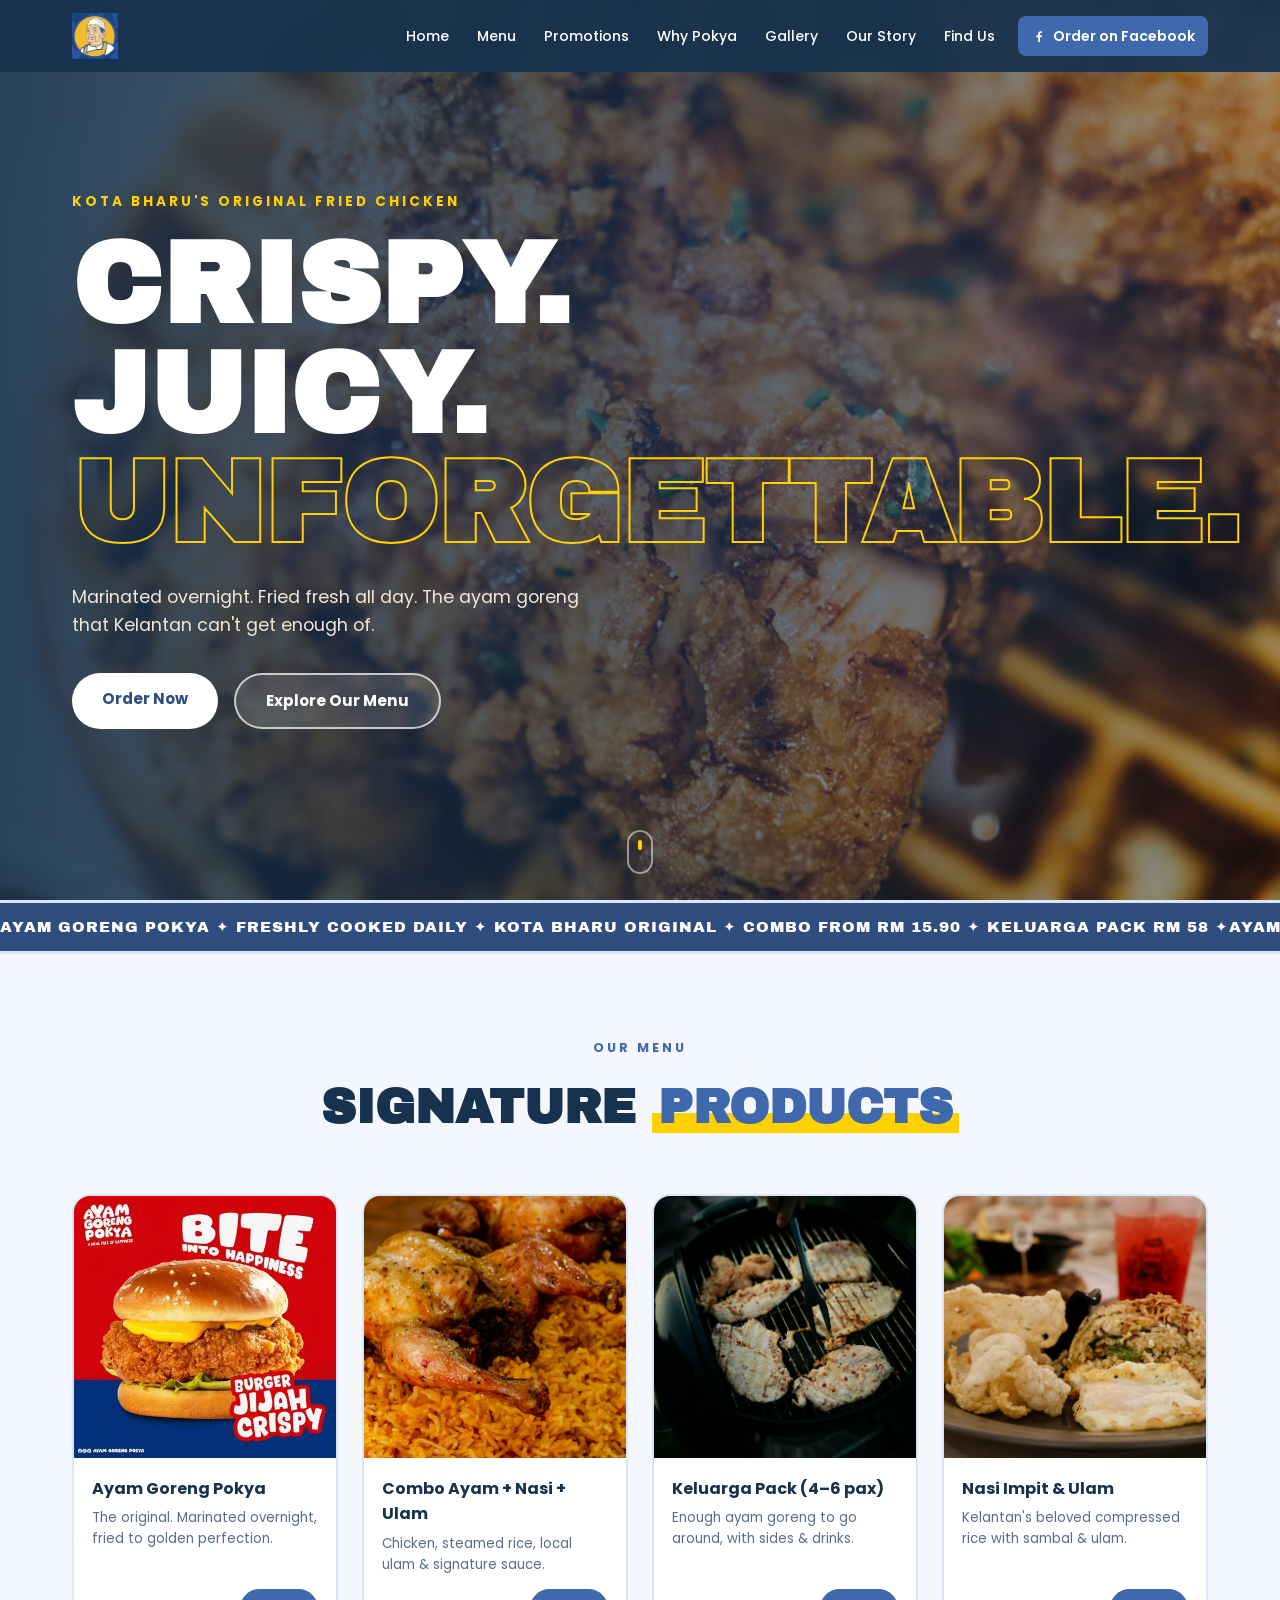
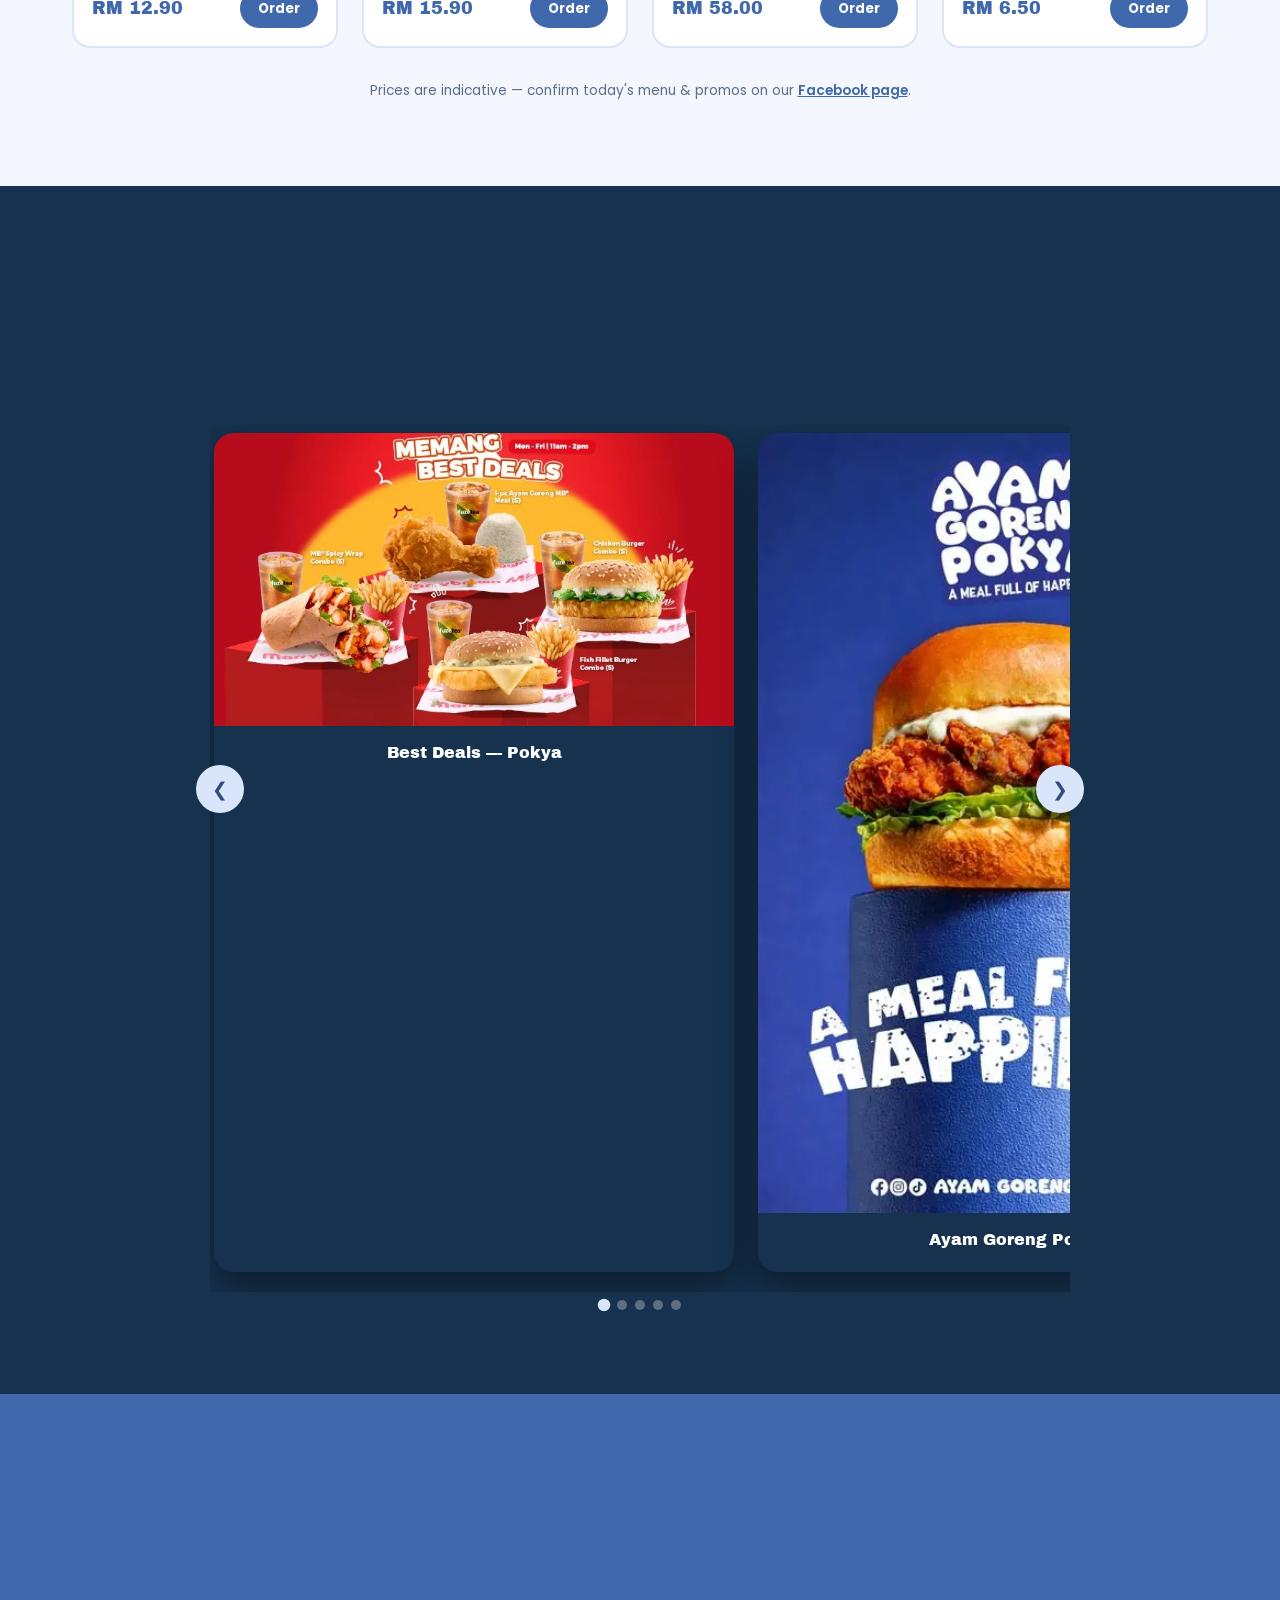
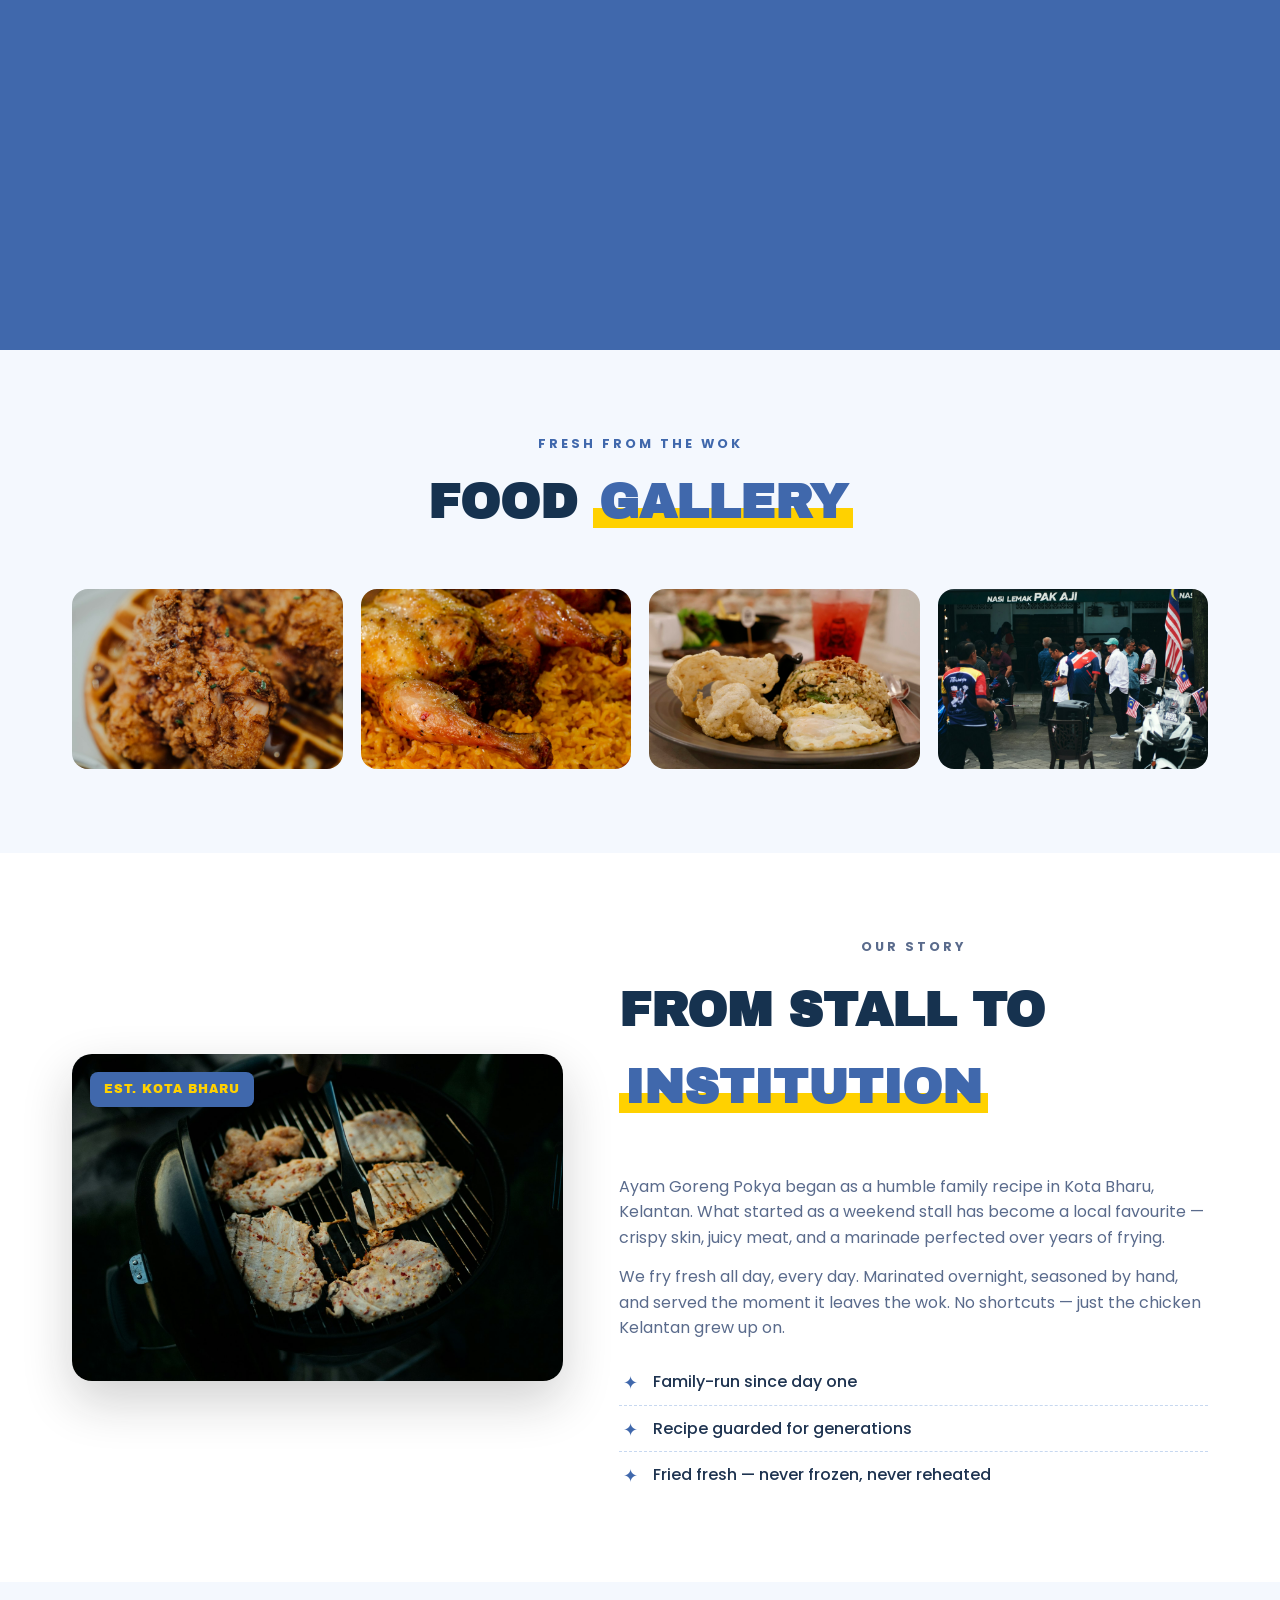
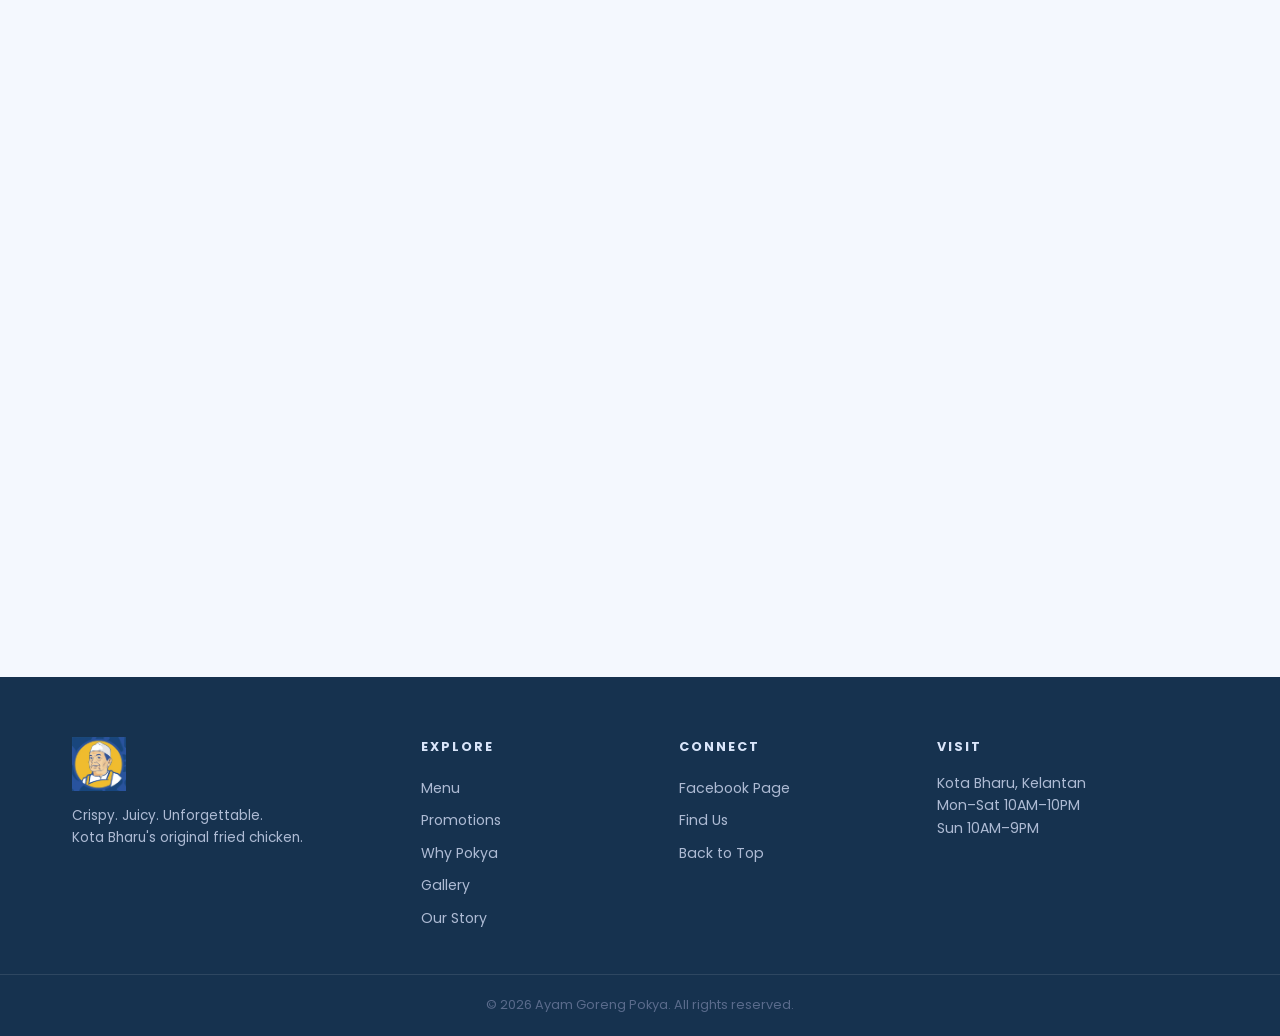
==== commit 1a129bed: "Use real Pokya logo and brand photos - Header/footer now use logo ayam goreng pokya.webp - Product c" ====
--- a/index.html
+++ b/index.html
@@ -10,7 +10,7 @@
   <meta property="og:description" content="The original fried chicken of Kota Bharu. Freshly cooked daily — order your combo today.">
   <meta property="og:type" content="website">
   <meta property="og:image" content="images/banners/hero-poster.jpg">
-  <link rel="icon" href="data:image/svg+xml,<svg xmlns='http://www.w3.org/2000/svg' viewBox='0 0 100 100'><rect width='100' height='100' rx='20' fill='%234068AC'/><text x='50' y='68' font-size='40' text-anchor='middle' fill='%23FFD100' font-family='Arial Black'>AG</text></svg>">
+  <link rel="icon" type="image/webp" href="images/logo.webp">
   <link rel="preconnect" href="https://fonts.googleapis.com">
   <link href="https://fonts.googleapis.com/css2?family=Archivo+Black&family=Poppins:wght@400;500;600;700;800&display=swap" rel="stylesheet">
   <link rel="stylesheet" href="styles.css">
@@ -21,8 +21,7 @@
   <header class="site-header" id="siteHeader">
     <div class="container nav-wrap">
       <a href="#home" class="logo">
-        <span class="logo-badge">AGP</span>
-        <span class="logo-text">Ayam Goreng <strong>Pokya</strong></span>
+        <img src="images/logo.webp" alt="Ayam Goreng Pokya" class="logo-img">
       </a>
       <button class="nav-toggle" id="navToggle" aria-label="Toggle menu" aria-expanded="false">&#9776;</button>
       <nav class="nav-menu" id="navMenu">
@@ -82,7 +81,7 @@
       <h2 class="section-title reveal">Signature <span class="hl">Products</span></h2>
       <div class="product-grid">
         <article class="product-card reveal">
-          <div class="product-img"><img src="images/products/ayam-goreng.jpg" alt="Ayam Goreng Pokya" loading="lazy"></div>
+          <div class="product-img"><img src="images/products/ayam-goreng-pokya.webp" alt="Ayam Goreng Pokya" loading="lazy"></div>
           <div class="product-body">
             <h3>Ayam Goreng Pokya</h3>
             <p>The original. Marinated overnight, fried to golden perfection.</p>
@@ -126,6 +125,8 @@
       <div class="promo-carousel" id="promoCarousel">
         <button class="carousel-arrow prev" id="promoPrev" aria-label="Previous promo">&#10094;</button>
         <div class="promo-track" id="promoTrack">
+          <figure class="promo-slide"><img src="images/promotions/promo-deals.jpg" alt="Pokya best deals promotion"><figcaption>Best Deals — Pokya</figcaption></figure>
+          <figure class="promo-slide"><img src="images/promotions/promo-pokya.webp" alt="Ayam Goreng Pokya promotion"><figcaption>Ayam Goreng Pokya</figcaption></figure>
           <figure class="promo-slide"><img src="images/promotions/promo-combo.jpg" alt="Combo meal promo RM15.90"><figcaption>Combo Meal — RM 15.90</figcaption></figure>
           <figure class="promo-slide"><img src="images/promotions/promo-lto.jpg" alt="Limited time 20% discount"><figcaption>Limited Time Discount</figcaption></figure>
           <figure class="promo-slide"><img src="images/promotions/promo-family.jpg" alt="Keluarga Pack promo RM58"><figcaption>Keluarga Pack — RM 58.00</figcaption></figure>
@@ -241,7 +242,7 @@
   <footer class="site-footer">
     <div class="container footer-grid">
       <div class="footer-brand">
-        <a href="#home" class="logo"><span class="logo-badge">AGP</span><span class="logo-text">Ayam Goreng <strong>Pokya</strong></span></a>
+        <a href="#home" class="logo"><img src="images/logo.webp" alt="Ayam Goreng Pokya" class="logo-img footer-logo"></a>
         <p>Crispy. Juicy. Unforgettable.<br>Kota Bharu's original fried chicken.</p>
       </div>
       <div class="footer-col">
--- a/styles.css
+++ b/styles.css
@@ -61,6 +61,8 @@
 .site-header.scrolled { background: rgba(22,50,79,.98); box-shadow: 0 4px 20px rgba(0,0,0,.35); }
 .nav-wrap { display: flex; align-items: center; justify-content: space-between; height: 72px; }
 .logo { display: flex; align-items: center; gap: 10px; text-decoration: none; color: #fff; }
+.logo-img { height: 46px; width: auto; object-fit: contain; }
+.footer-logo { height: 54px; }
 .logo-badge {
   background: var(--blue); color: var(--yellow);
   font-family: 'Archivo Black', sans-serif;
@@ -203,13 +205,13 @@
   flex: 0 0 min(78%, 520px); scroll-snap-align: center;
   border-radius: 20px; overflow: hidden; position: relative;
   box-shadow: 0 16px 40px rgba(0,0,0,.45);
-}
-.promo-slide img { width: 100%; aspect-ratio: 4/5; object-fit: cover; }
+  background: var(--navy);
+}
+.promo-slide img { width: 100%; height: auto; display: block; }
 .promo-slide figcaption {
-  position: absolute; bottom: 0; left: 0; right: 0;
-  background: linear-gradient(transparent, rgba(0,0,0,.85));
-  padding: 40px 20px 16px;
-  font-family: 'Archivo Black', sans-serif; font-size: 1.1rem; color: #fff;
+  padding: 14px 18px; text-align: center;
+  font-family: 'Archivo Black', sans-serif; font-size: 1rem; color: #fff;
+  background: var(--navy);
 }
 .carousel-arrow {
   position: absolute; top: 42%; transform: translateY(-50%); z-index: 5;
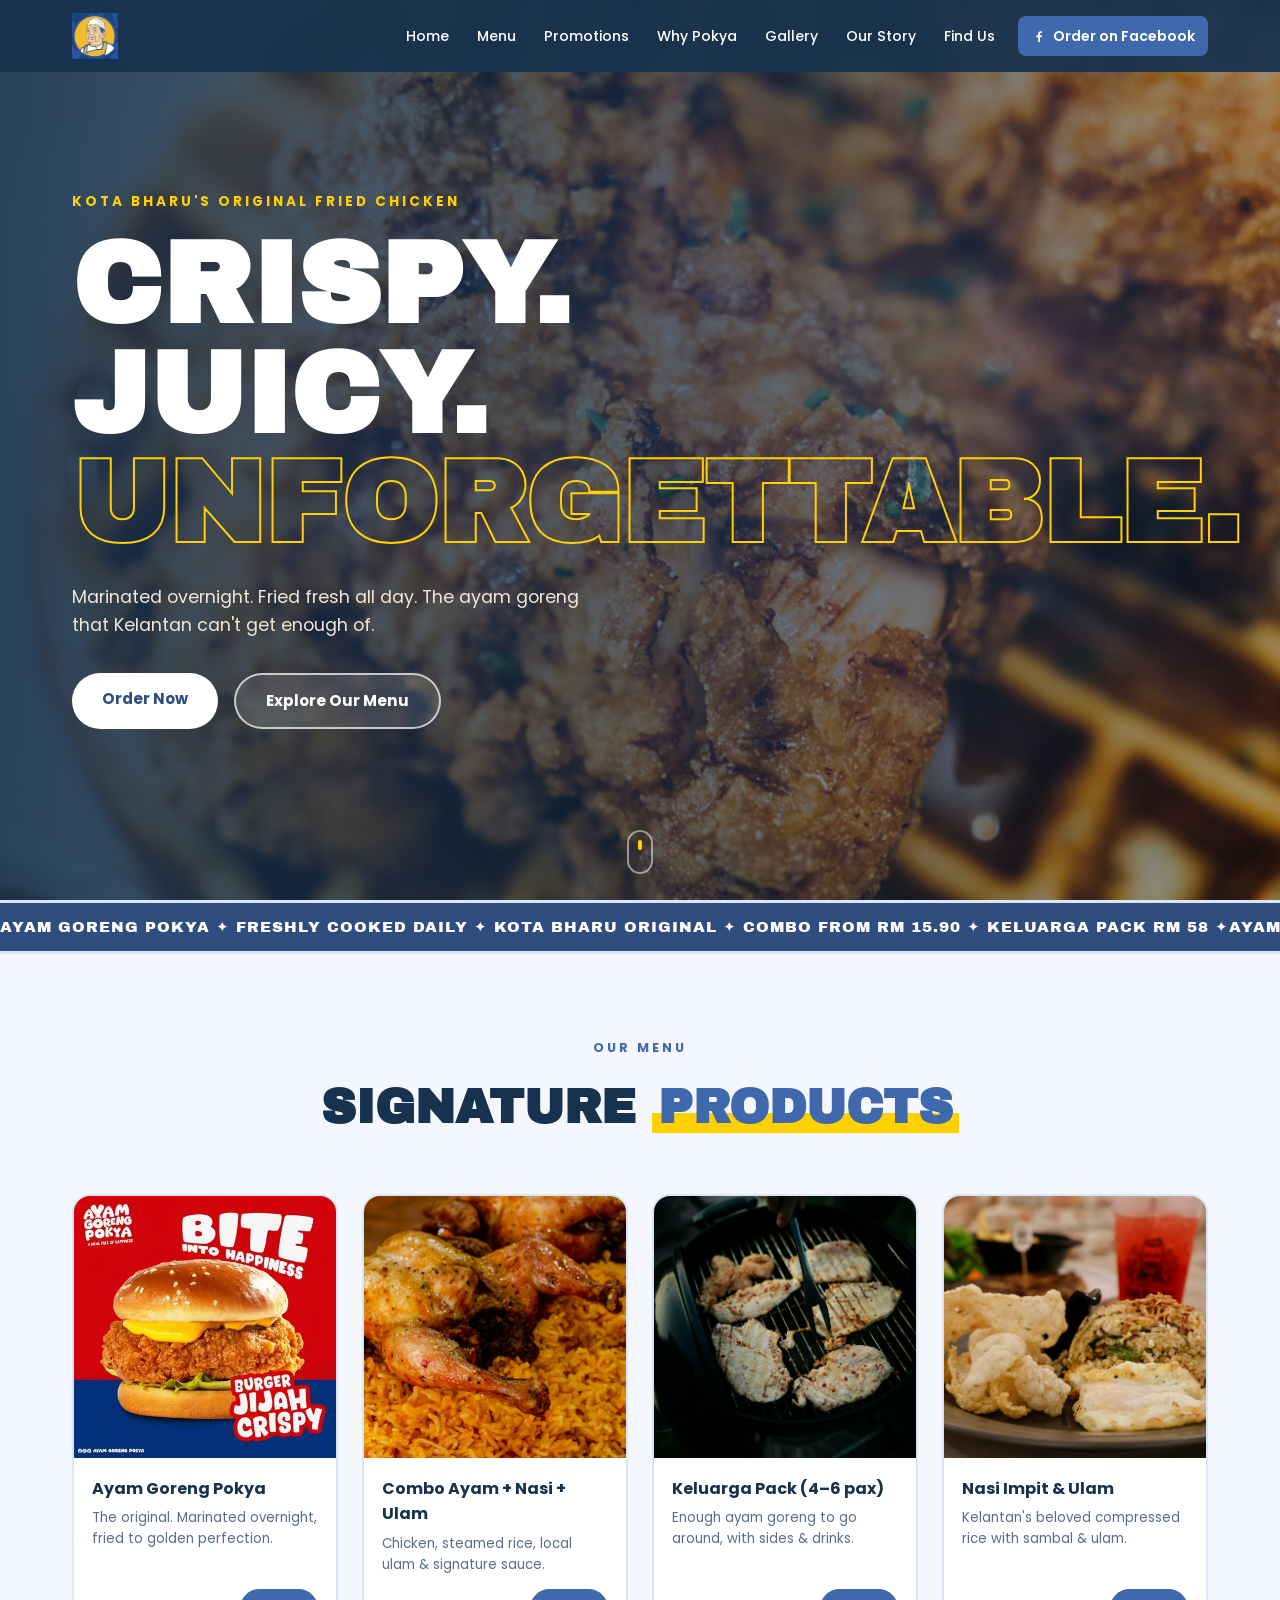
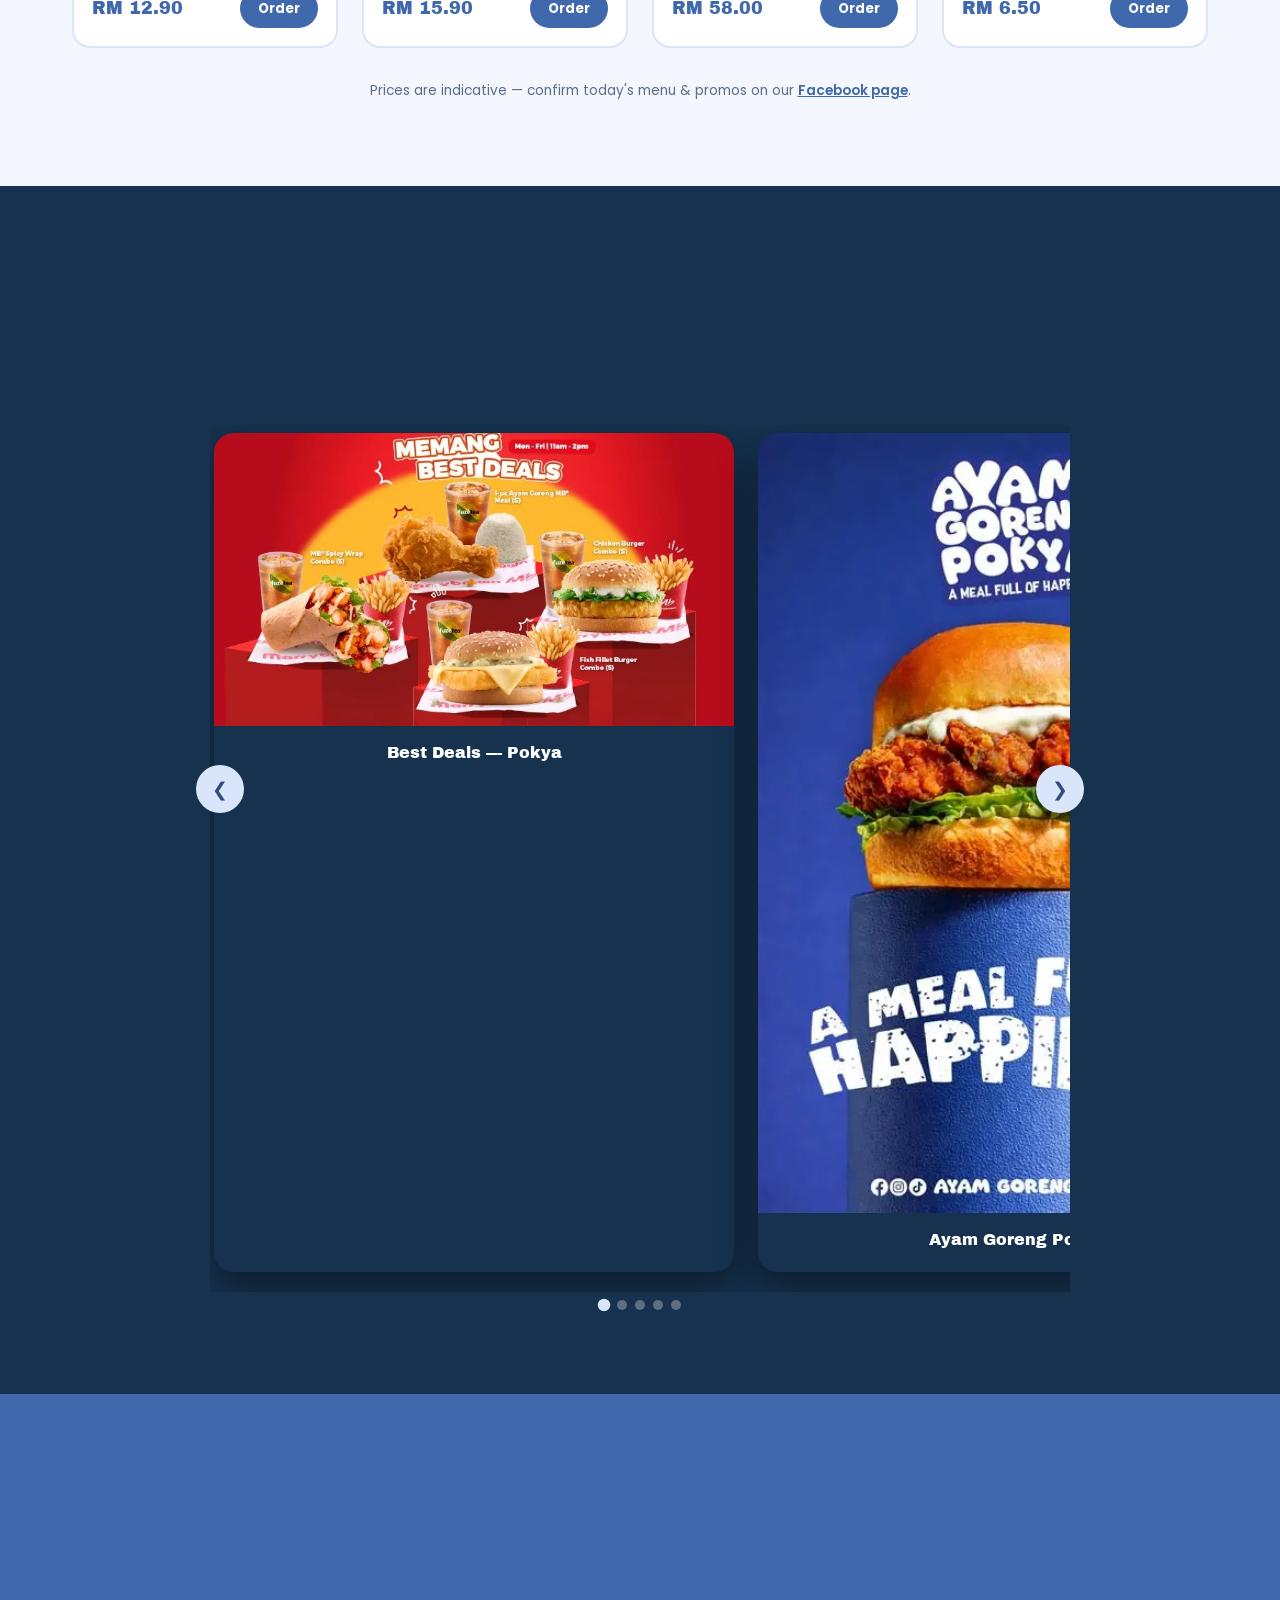
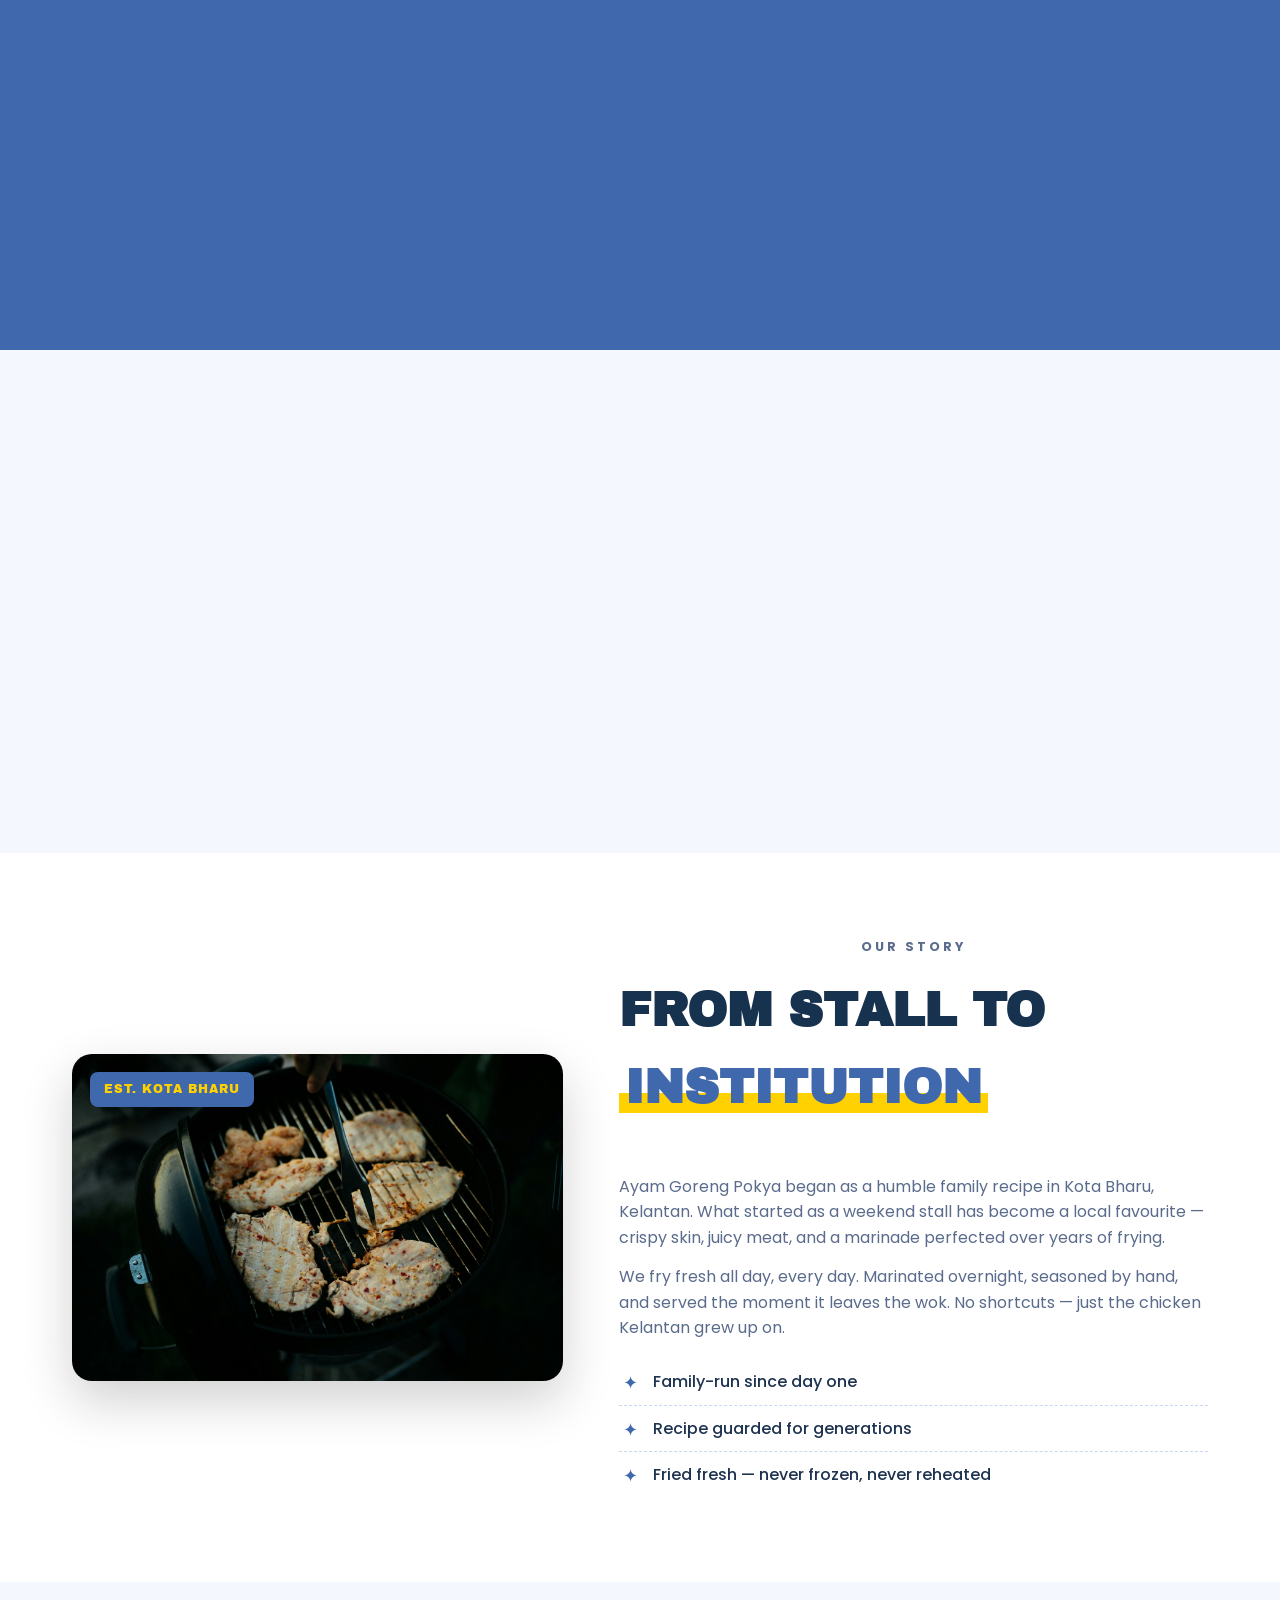
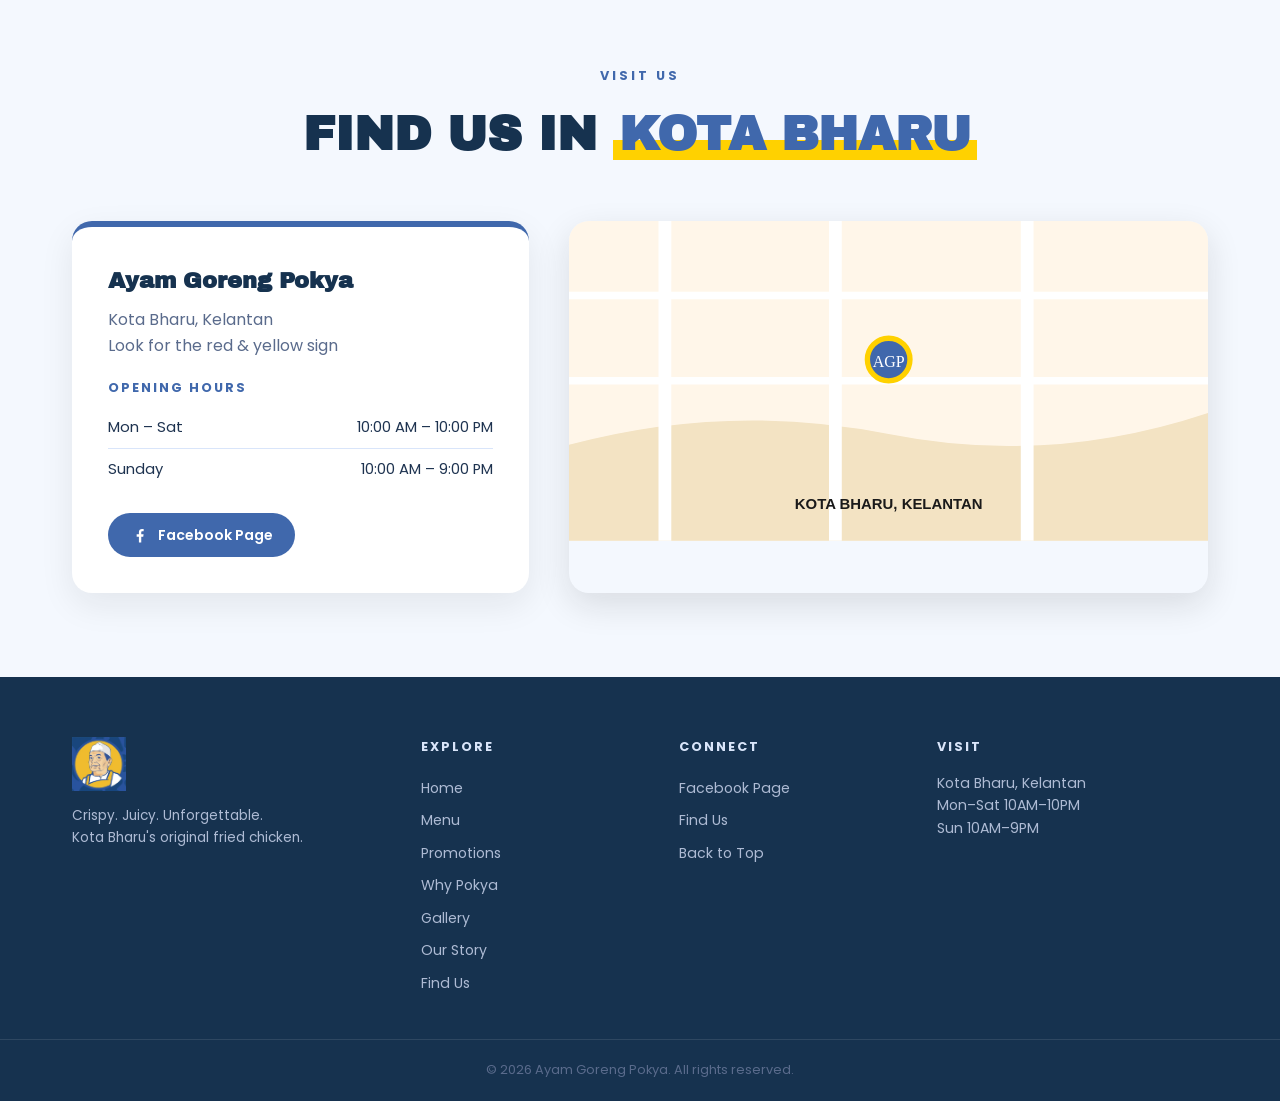
==== commit 4fb408ae: "Split site into dedicated pages per section - menu.html, promotions.html, why-pokya.html, gallery.ht" ====
--- a/index.html
+++ b/index.html
@@ -25,13 +25,13 @@
       </a>
       <button class="nav-toggle" id="navToggle" aria-label="Toggle menu" aria-expanded="false">&#9776;</button>
       <nav class="nav-menu" id="navMenu">
-        <a href="#home">Home</a>
-        <a href="#products">Menu</a>
-        <a href="#promos">Promotions</a>
-        <a href="#why">Why Pokya</a>
-        <a href="#gallery">Gallery</a>
-        <a href="#story">Our Story</a>
-        <a href="#findus">Find Us</a>
+        <a href="index.html">Home</a>
+        <a href="menu.html">Menu</a>
+        <a href="promotions.html">Promotions</a>
+        <a href="why-pokya.html">Why Pokya</a>
+        <a href="gallery.html">Gallery</a>
+        <a href="story.html">Our Story</a>
+        <a href="find-us.html">Find Us</a>
         <a href="https://www.facebook.com" target="_blank" rel="noopener" class="nav-fb">
           <svg viewBox="0 0 24 24" width="16" height="16" fill="currentColor"><path d="M13.5 21v-7h2.4l.4-3h-2.8V9.1c0-.9.3-1.5 1.6-1.5h1.3V4.9c-.3 0-1.1-.1-2.1-.1-2.1 0-3.6 1.3-3.6 3.7V11H8v3h2.7v7h2.8z"/></svg>
           Order on Facebook
@@ -247,13 +247,13 @@
       </div>
       <div class="footer-col">
         <h5>Explore</h5>
-        <a href="#products">Menu</a><a href="#promos">Promotions</a><a href="#why">Why Pokya</a><a href="#gallery">Gallery</a><a href="#story">Our Story</a>
+        <a href="index.html">Home</a><a href="menu.html">Menu</a><a href="promotions.html">Promotions</a><a href="why-pokya.html">Why Pokya</a><a href="gallery.html">Gallery</a><a href="story.html">Our Story</a><a href="find-us.html">Find Us</a>
       </div>
       <div class="footer-col">
         <h5>Connect</h5>
         <a href="https://www.facebook.com" target="_blank" rel="noopener">Facebook Page</a>
-        <a href="#findus">Find Us</a>
-        <a href="#home">Back to Top</a>
+        <a href="find-us.html">Find Us</a>
+        <a href="index.html">Back to Top</a>
       </div>
       <div class="footer-col">
         <h5>Visit</h5>
--- a/styles.css
+++ b/styles.css
@@ -25,6 +25,30 @@
 img { max-width: 100%; display: block; }
 .container { max-width: 1180px; margin: 0 auto; padding: 0 22px; }
 .section { padding: 84px 0; }
+
+/* ===== Inner page hero ===== */
+.page-hero {
+  position: relative; height: 56vh; min-height: 380px;
+  display: flex; align-items: flex-end; color: #fff; overflow: hidden;
+}
+.page-hero-img { position: absolute; inset: 0; width: 100%; height: 100%; object-fit: cover; }
+.page-hero-overlay {
+  position: absolute; inset: 0;
+  background: linear-gradient(180deg, rgba(22,50,79,.45) 0%, rgba(22,50,79,.92) 100%);
+}
+.page-hero-content { position: relative; z-index: 2; padding: 130px 22px 44px; width: 100%; }
+.page-hero-content h1 {
+  font-family: 'Archivo Black', sans-serif;
+  font-size: clamp(2rem, 5vw, 3.4rem); text-transform: uppercase; line-height: 1.05;
+}
+.page-hero-content p { color: var(--blue-light); margin-top: 10px; font-size: 1.05rem; max-width: 560px; }
+.page-hero-content .hl { color: var(--yellow); }
+
+/* ===== Promo grid (promotions page) ===== */
+.promo-grid { display: grid; grid-template-columns: repeat(3, 1fr); gap: 26px; }
+.promo-grid .promo-slide { flex: none; }
+@media (max-width: 900px) { .promo-grid { grid-template-columns: repeat(2, 1fr); } }
+@media (max-width: 560px) { .promo-grid { grid-template-columns: 1fr; } }
 
 /* ===== Buttons ===== */
 .btn {
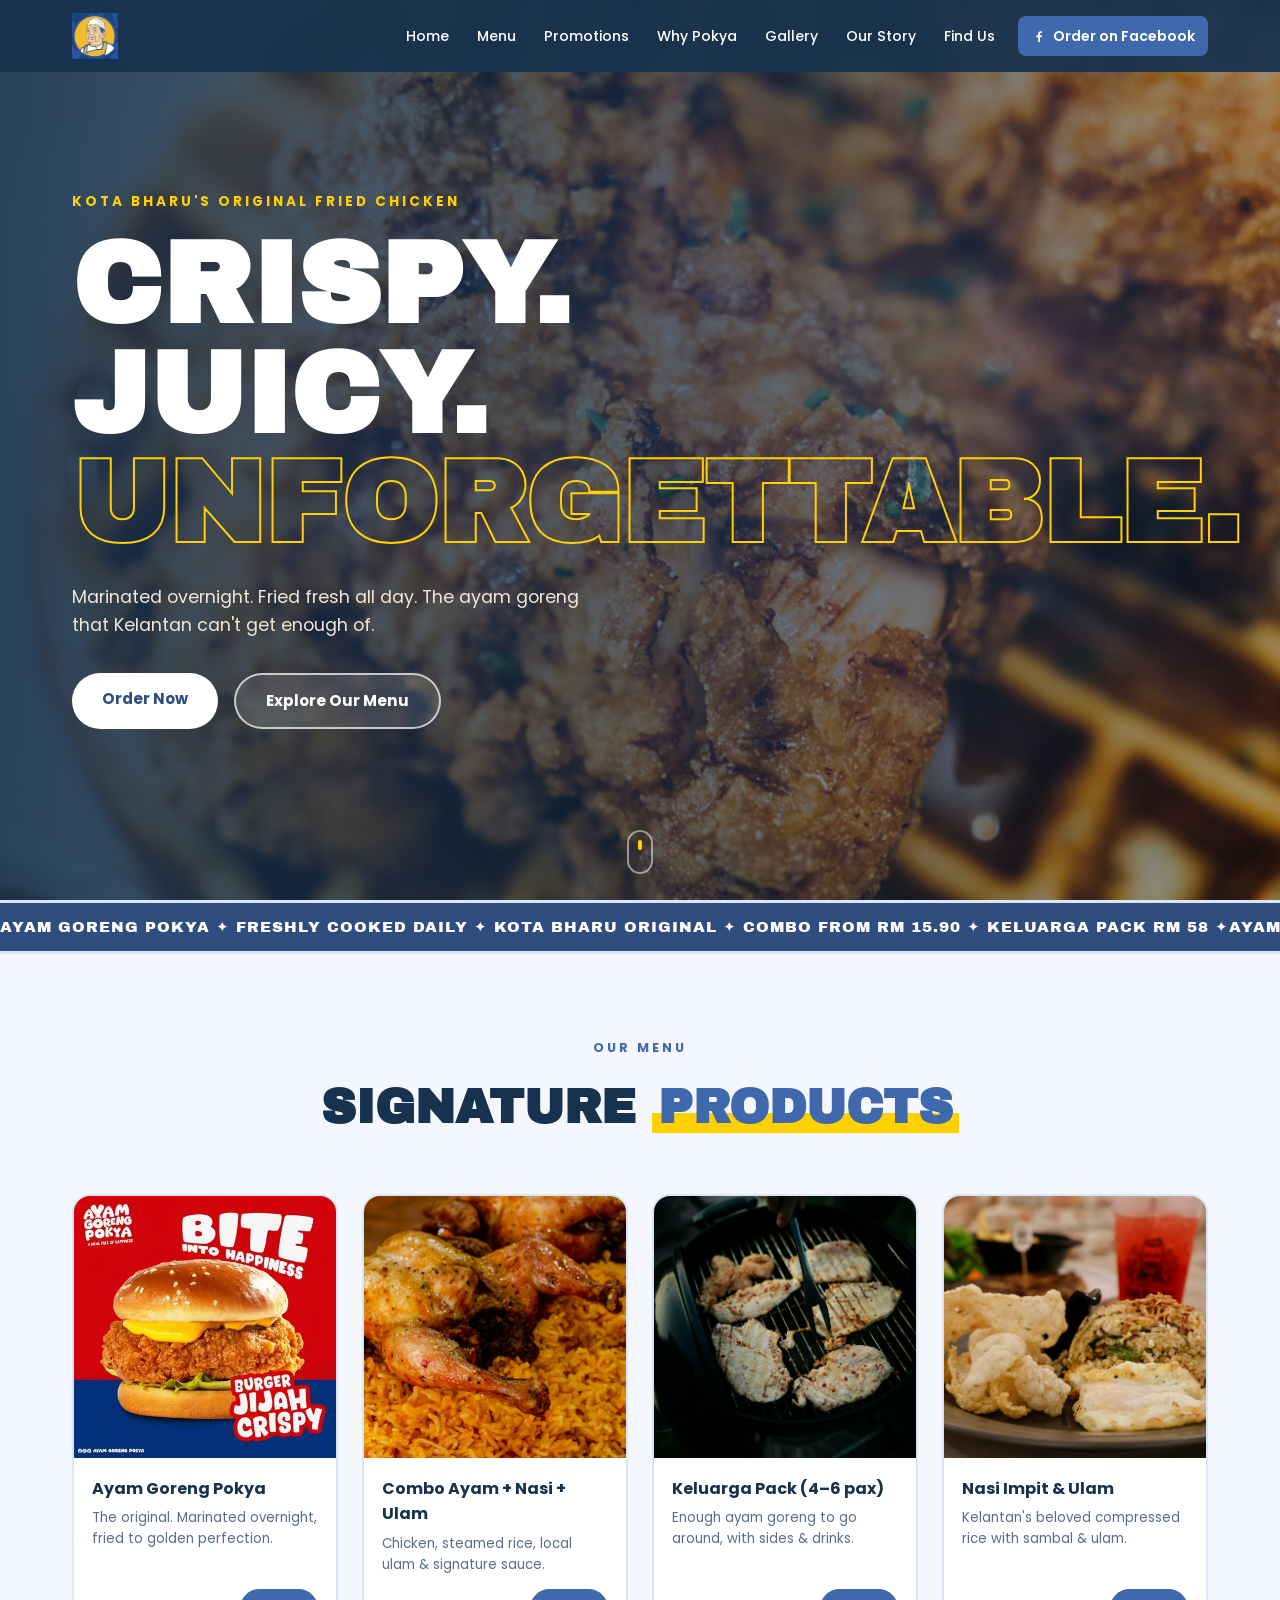
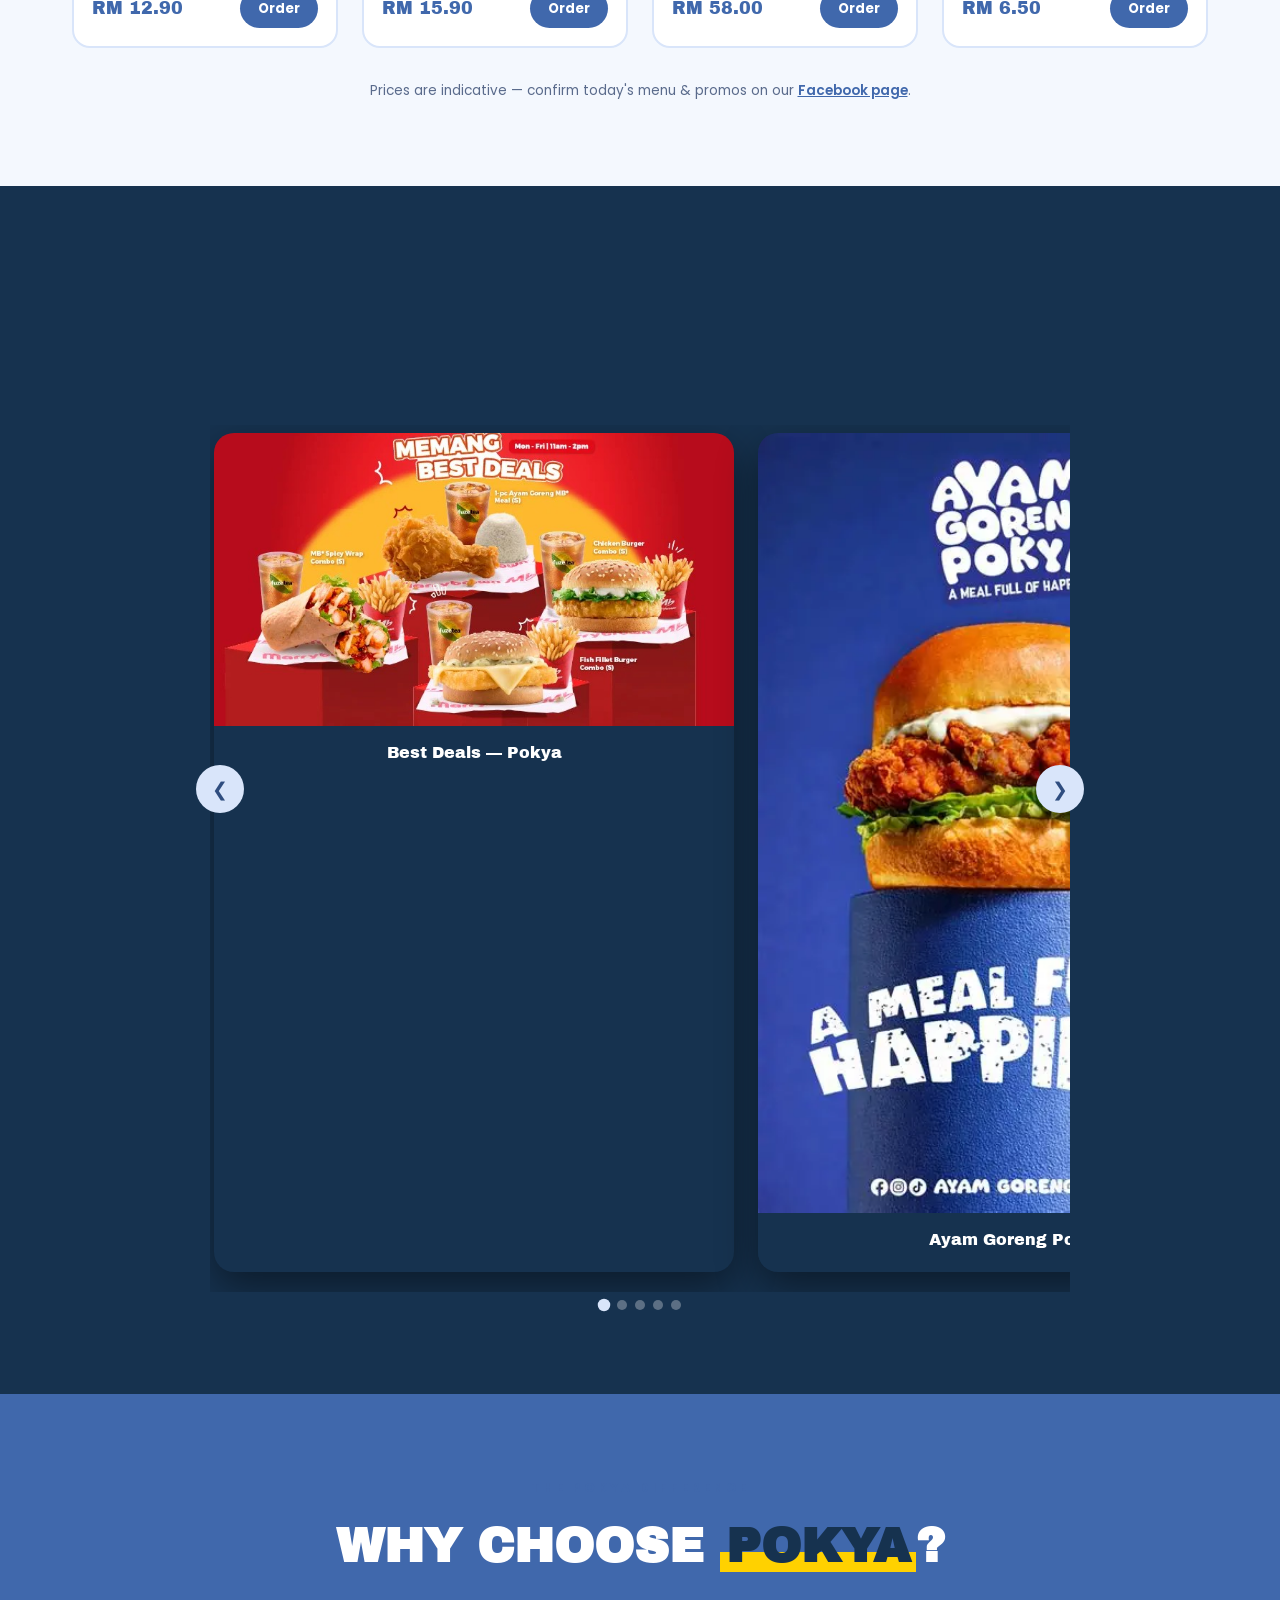
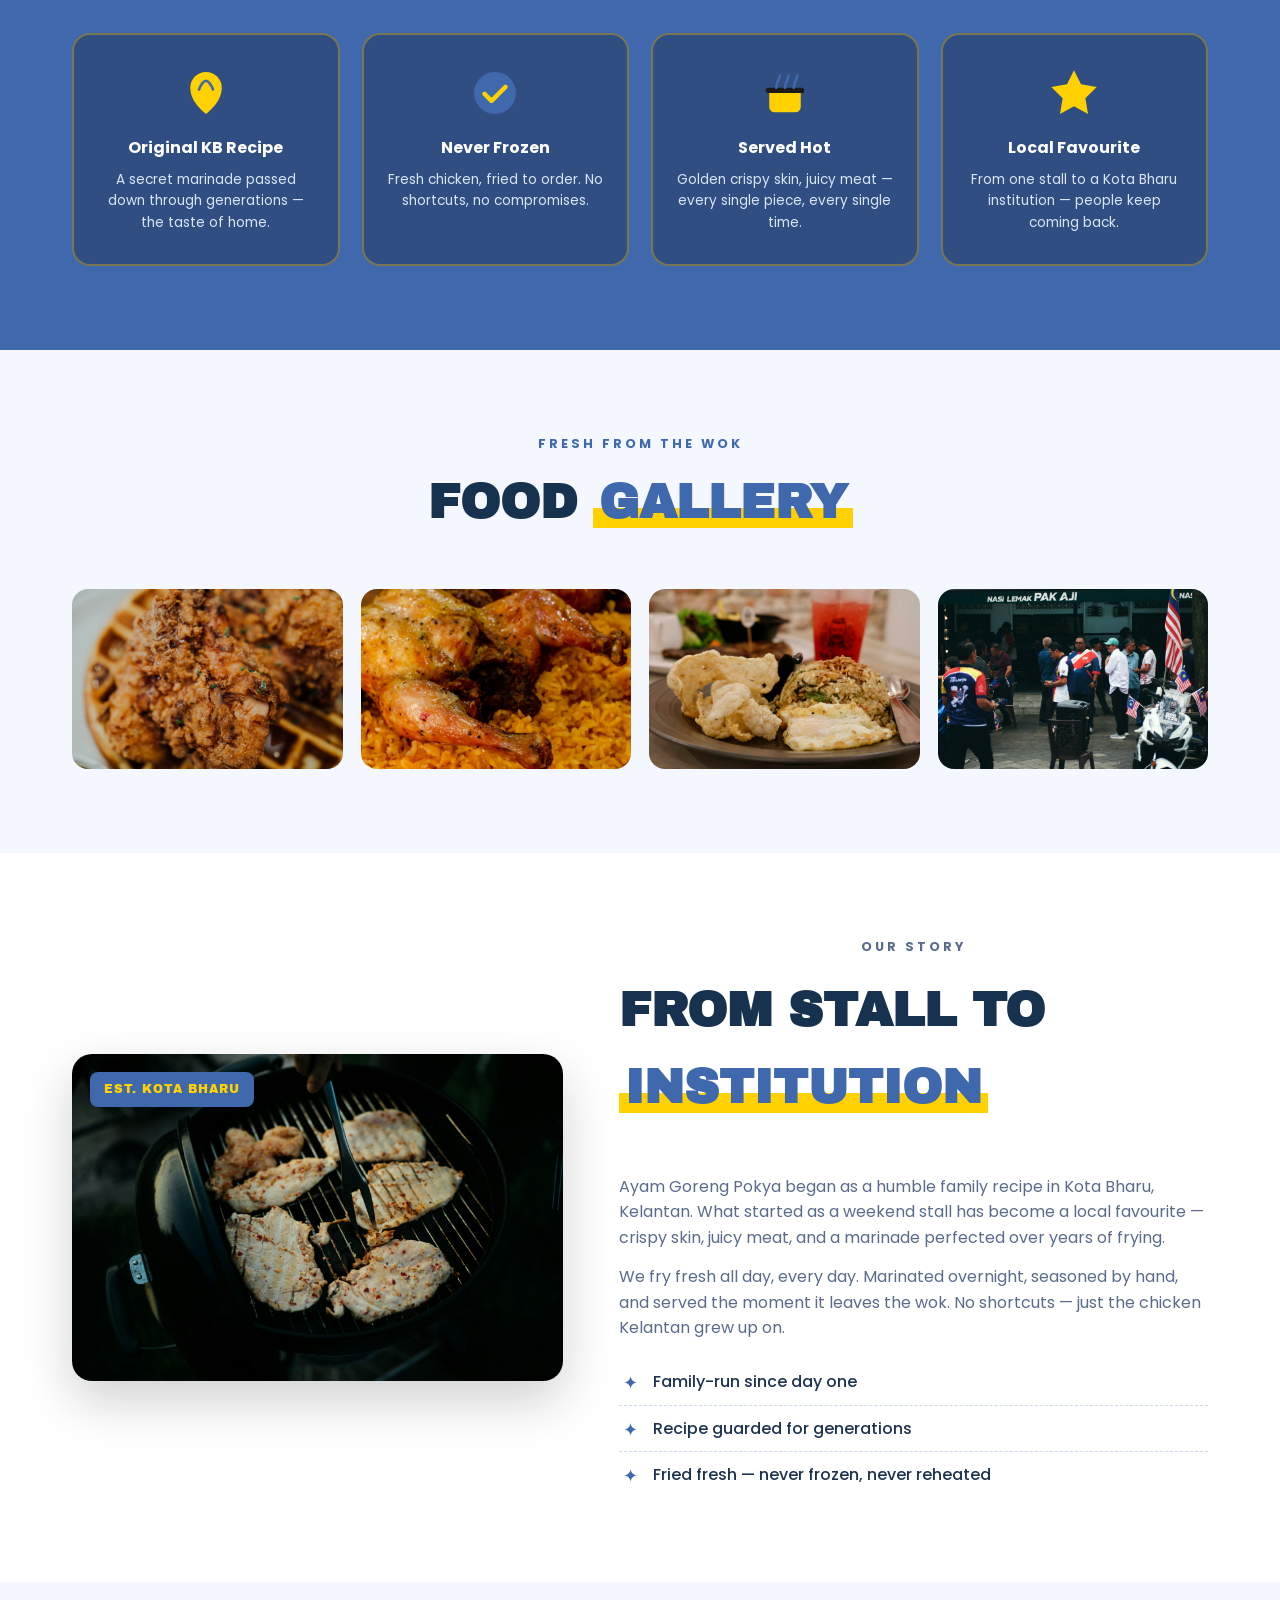
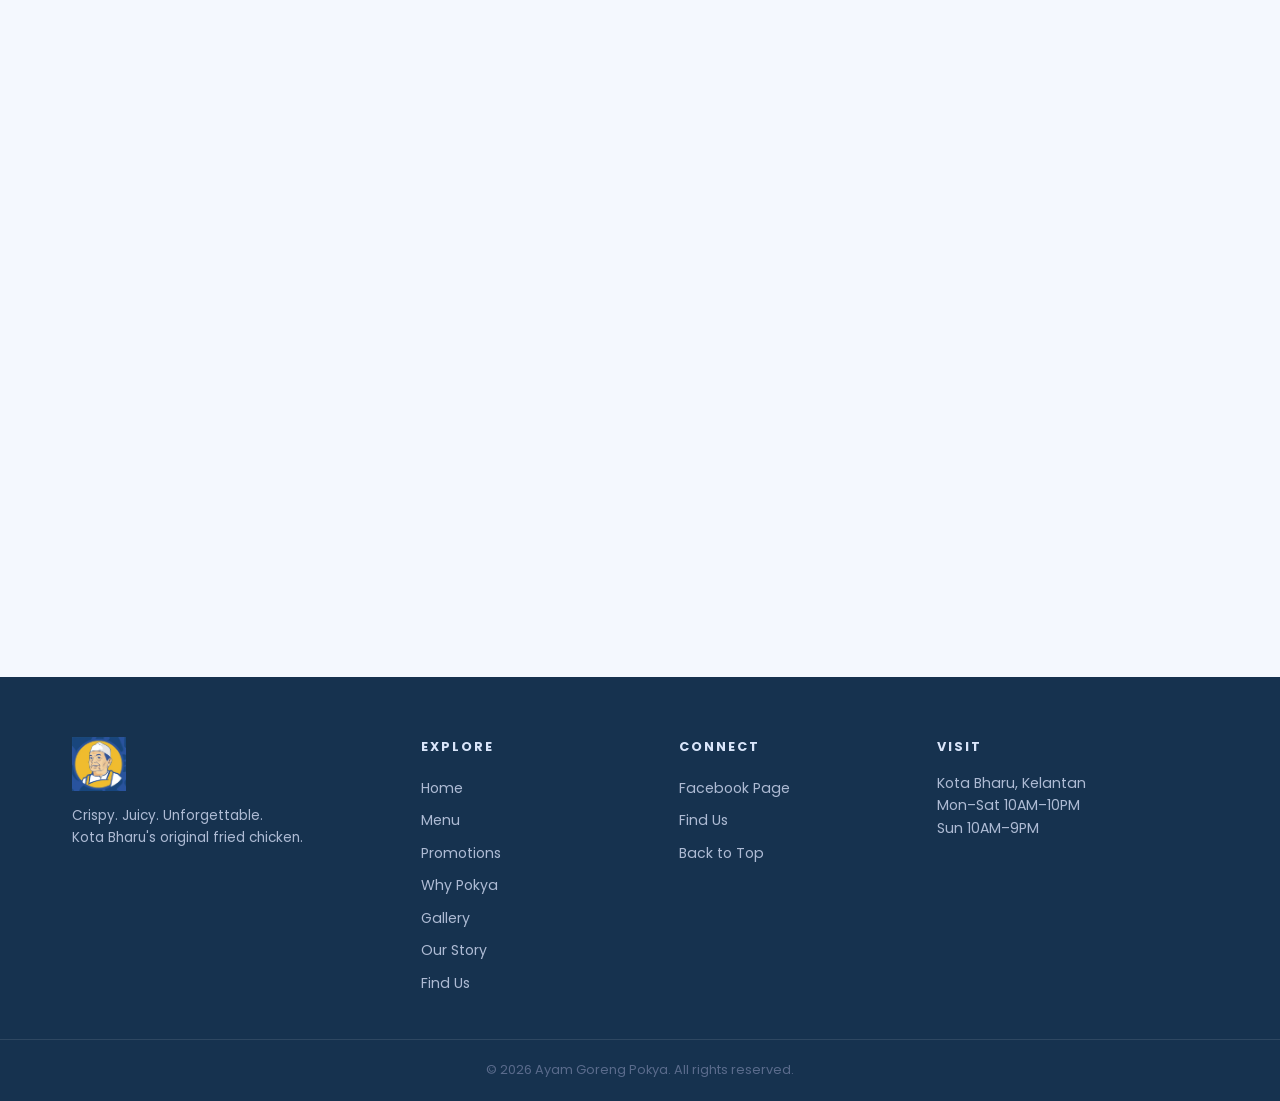
==== commit 9e8ea502: "Turn hero into promo video slider - Rotates between two fried chicken videos and deals poster every " ====
--- a/index.html
+++ b/index.html
@@ -42,11 +42,20 @@
 
   <!-- ===== Hero ===== -->
   <section class="hero" id="home">
-    <div class="hero-media">
-      <video id="heroVideo" autoplay muted loop playsinline
-             poster="images/banners/hero-poster.jpg">
-        <source src="images/videos/pokya-promo.mp4" type="video/mp4">
-      </video>
+    <div class="hero-media" id="heroMedia">
+      <div class="hero-slide active">
+        <video autoplay muted loop playsinline poster="images/banners/hero-poster.jpg">
+          <source src="images/videos/pokya-promo.mp4" type="video/mp4">
+        </video>
+      </div>
+      <div class="hero-slide">
+        <video muted loop playsinline poster="images/promotions/promo-lto.jpg">
+          <source src="images/videos/pokya-frying.mp4" type="video/mp4">
+        </video>
+      </div>
+      <div class="hero-slide">
+        <img src="images/promotions/promo-deals.jpg" alt="Ayam Goreng Pokya deals promotion">
+      </div>
       <img src="images/banners/hero-poster.jpg" alt="Ayam Goreng Pokya fried chicken" class="hero-fallback">
       <div class="hero-overlay"></div>
     </div>
--- a/styles.css
+++ b/styles.css
@@ -25,6 +25,19 @@
 img { max-width: 100%; display: block; }
 .container { max-width: 1180px; margin: 0 auto; padding: 0 22px; }
 .section { padding: 84px 0; }
+
+/* ===== Inline video block ===== */
+.video-wrap {
+  position: relative; border-radius: 20px; overflow: hidden;
+  box-shadow: 0 20px 50px rgba(22,50,79,.25);
+}
+.video-wrap video { width: 100%; display: block; max-height: 480px; object-fit: cover; }
+.video-caption {
+  position: absolute; bottom: 0; left: 0; right: 0;
+  background: linear-gradient(transparent, rgba(22,50,79,.9));
+  color: #fff; font-family: 'Archivo Black', sans-serif;
+  padding: 40px 22px 16px; font-size: 1.05rem;
+}
 
 /* ===== Inner page hero ===== */
 .page-hero {
@@ -118,10 +131,15 @@
   color: #fff; overflow: hidden;
 }
 .hero-media { position: absolute; inset: 0; background: var(--navy); }
-.hero-media video, .hero-fallback {
+.hero-media video, .hero-fallback, .hero-slide video, .hero-slide img {
   position: absolute; inset: 0; width: 100%; height: 100%;
   object-fit: cover;
 }
+.hero-slide {
+  position: absolute; inset: 0; opacity: 0;
+  transition: opacity .9s ease; z-index: 1;
+}
+.hero-slide.active { opacity: 1; z-index: 2; }
 .hero-fallback { z-index: 1; }
 .hero-media video { z-index: 2; }
 .hero-overlay {
@@ -433,3 +451,105 @@
   .promo-slide { flex-basis: 88%; }
   .footer-grid { grid-template-columns: 1fr; }
 }
+
+/* ===== Category tabs ===== */
+.cat-tabs { display: flex; gap: 10px; justify-content: center; flex-wrap: wrap; margin-bottom: 34px; }
+.cat-tab {
+  padding: 10px 24px; border-radius: 30px; border: 2px solid var(--blue);
+  background: #fff; color: var(--blue-dark); font-weight: 600; font-size: .9rem;
+  cursor: pointer; font-family: inherit; transition: all .25s;
+}
+.cat-tab:hover { background: var(--blue-light); }
+.cat-tab.active { background: var(--blue); color: #fff; border-color: var(--blue); }
+
+/* ===== Cart ===== */
+.cart-fab {
+  position: fixed; bottom: 22px; right: 22px; z-index: 250;
+  width: 60px; height: 60px; border-radius: 50%; border: none;
+  background: var(--blue); color: #fff; cursor: pointer;
+  display: flex; align-items: center; justify-content: center;
+  box-shadow: 0 8px 24px rgba(22,50,79,.45);
+  transition: transform .25s, background .25s;
+}
+.cart-fab:hover { transform: scale(1.08); background: var(--blue-dark); }
+.cart-count {
+  position: absolute; top: -4px; right: -4px;
+  background: var(--yellow); color: var(--blue-dark);
+  font-size: .72rem; font-weight: 800;
+  min-width: 22px; height: 22px; border-radius: 11px;
+  display: flex; align-items: center; justify-content: center; padding: 0 5px;
+  border: 2px solid #fff;
+}
+.cart-overlay {
+  position: fixed; inset: 0; z-index: 260;
+  background: rgba(22,50,79,.5); backdrop-filter: blur(3px);
+  opacity: 0; pointer-events: none; transition: opacity .3s;
+}
+.cart-overlay.open { opacity: 1; pointer-events: auto; }
+.cart-drawer {
+  position: fixed; top: 0; right: -420px; bottom: 0; z-index: 270;
+  width: min(420px, 100vw); background: #fff;
+  display: flex; flex-direction: column;
+  transition: right .35s cubic-bezier(.2,.7,.3,1);
+  box-shadow: -10px 0 40px rgba(0,0,0,.25);
+}
+.cart-drawer.open { right: 0; }
+.cart-head {
+  display: flex; justify-content: space-between; align-items: center;
+  padding: 20px 22px; border-bottom: 2px solid var(--blue-light);
+}
+.cart-head h3 { font-family: 'Archivo Black', sans-serif; color: var(--blue-dark); }
+.cart-close { background: none; border: none; font-size: 2rem; color: var(--muted); cursor: pointer; line-height: 1; }
+.cart-items { flex: 1; overflow-y: auto; padding: 14px 22px; }
+.cart-empty { text-align: center; color: var(--muted); padding: 50px 0; font-size: .95rem; }
+.cart-item {
+  display: flex; gap: 12px; align-items: center;
+  padding: 12px 0; border-bottom: 1px solid var(--blue-light);
+}
+.cart-item img { width: 56px; height: 56px; object-fit: cover; border-radius: 10px; }
+.cart-item-info { flex: 1; }
+.cart-item-info h4 { font-size: .88rem; color: var(--ink); }
+.cart-item-info .ci-price { font-size: .8rem; color: var(--blue); font-weight: 600; }
+.qty-ctrl { display: flex; align-items: center; gap: 8px; }
+.qty-ctrl button {
+  width: 28px; height: 28px; border-radius: 8px; border: 1px solid var(--blue);
+  background: #fff; color: var(--blue-dark); font-weight: 700; cursor: pointer;
+  display: flex; align-items: center; justify-content: center;
+}
+.qty-ctrl button:hover { background: var(--blue-light); }
+.qty-ctrl span { min-width: 22px; text-align: center; font-weight: 700; font-size: .9rem; }
+.cart-item .ci-remove { background: none; border: none; color: var(--muted); cursor: pointer; font-size: 1.1rem; padding: 4px; }
+.cart-foot { padding: 18px 22px; border-top: 2px solid var(--blue-light); }
+.cart-total-row { display: flex; justify-content: space-between; margin-bottom: 14px; font-size: 1.05rem; }
+.cart-total-row strong { color: var(--blue); font-family: 'Archivo Black', sans-serif; }
+.btn-outline-dark { background: transparent; color: var(--blue-dark); border: 2px solid var(--blue-dark); }
+.btn-outline-dark:hover { background: var(--blue-dark); color: #fff; }
+
+/* ===== Modal ===== */
+.modal-overlay {
+  position: fixed; inset: 0; z-index: 280;
+  background: rgba(22,50,79,.6); backdrop-filter: blur(4px);
+  display: flex; align-items: center; justify-content: center;
+  opacity: 0; pointer-events: none; transition: opacity .3s; padding: 20px;
+}
+.modal-overlay.open { opacity: 1; pointer-events: auto; }
+.modal {
+  background: #fff; border-radius: 20px; padding: 30px;
+  width: min(460px, 100%); max-height: 90vh; overflow-y: auto;
+  position: relative; transform: translateY(20px); transition: transform .3s;
+}
+.modal-overlay.open .modal { transform: none; }
+.modal h3 { font-family: 'Archivo Black', sans-serif; color: var(--blue-dark); margin-bottom: 16px; }
+.modal-close { position: absolute; top: 14px; right: 18px; background: none; border: none; font-size: 1.8rem; color: var(--muted); cursor: pointer; }
+.order-summary { background: var(--tint); border-radius: 12px; padding: 14px 16px; margin-bottom: 16px; max-height: 180px; overflow-y: auto; }
+.order-summary .os-row { display: flex; justify-content: space-between; font-size: .88rem; padding: 4px 0; }
+.order-summary .os-total { border-top: 1px solid var(--blue-light); margin-top: 8px; padding-top: 8px; font-weight: 700; }
+.field-label { display: block; font-size: .8rem; font-weight: 600; color: var(--muted); margin: 12px 0 5px; text-transform: uppercase; letter-spacing: 1px; }
+.field-input {
+  width: 100%; padding: 11px 14px; border: 2px solid var(--blue-light);
+  border-radius: 10px; font-family: inherit; font-size: .92rem; color: var(--ink);
+}
+.field-input:focus { outline: none; border-color: var(--blue); }
+.modal-actions { display: flex; flex-direction: column; gap: 10px; margin-top: 18px; }
+.modal-hint { font-size: .78rem; color: var(--muted); margin-top: 14px; text-align: center; }
+.modal-hint a { color: var(--blue); }
